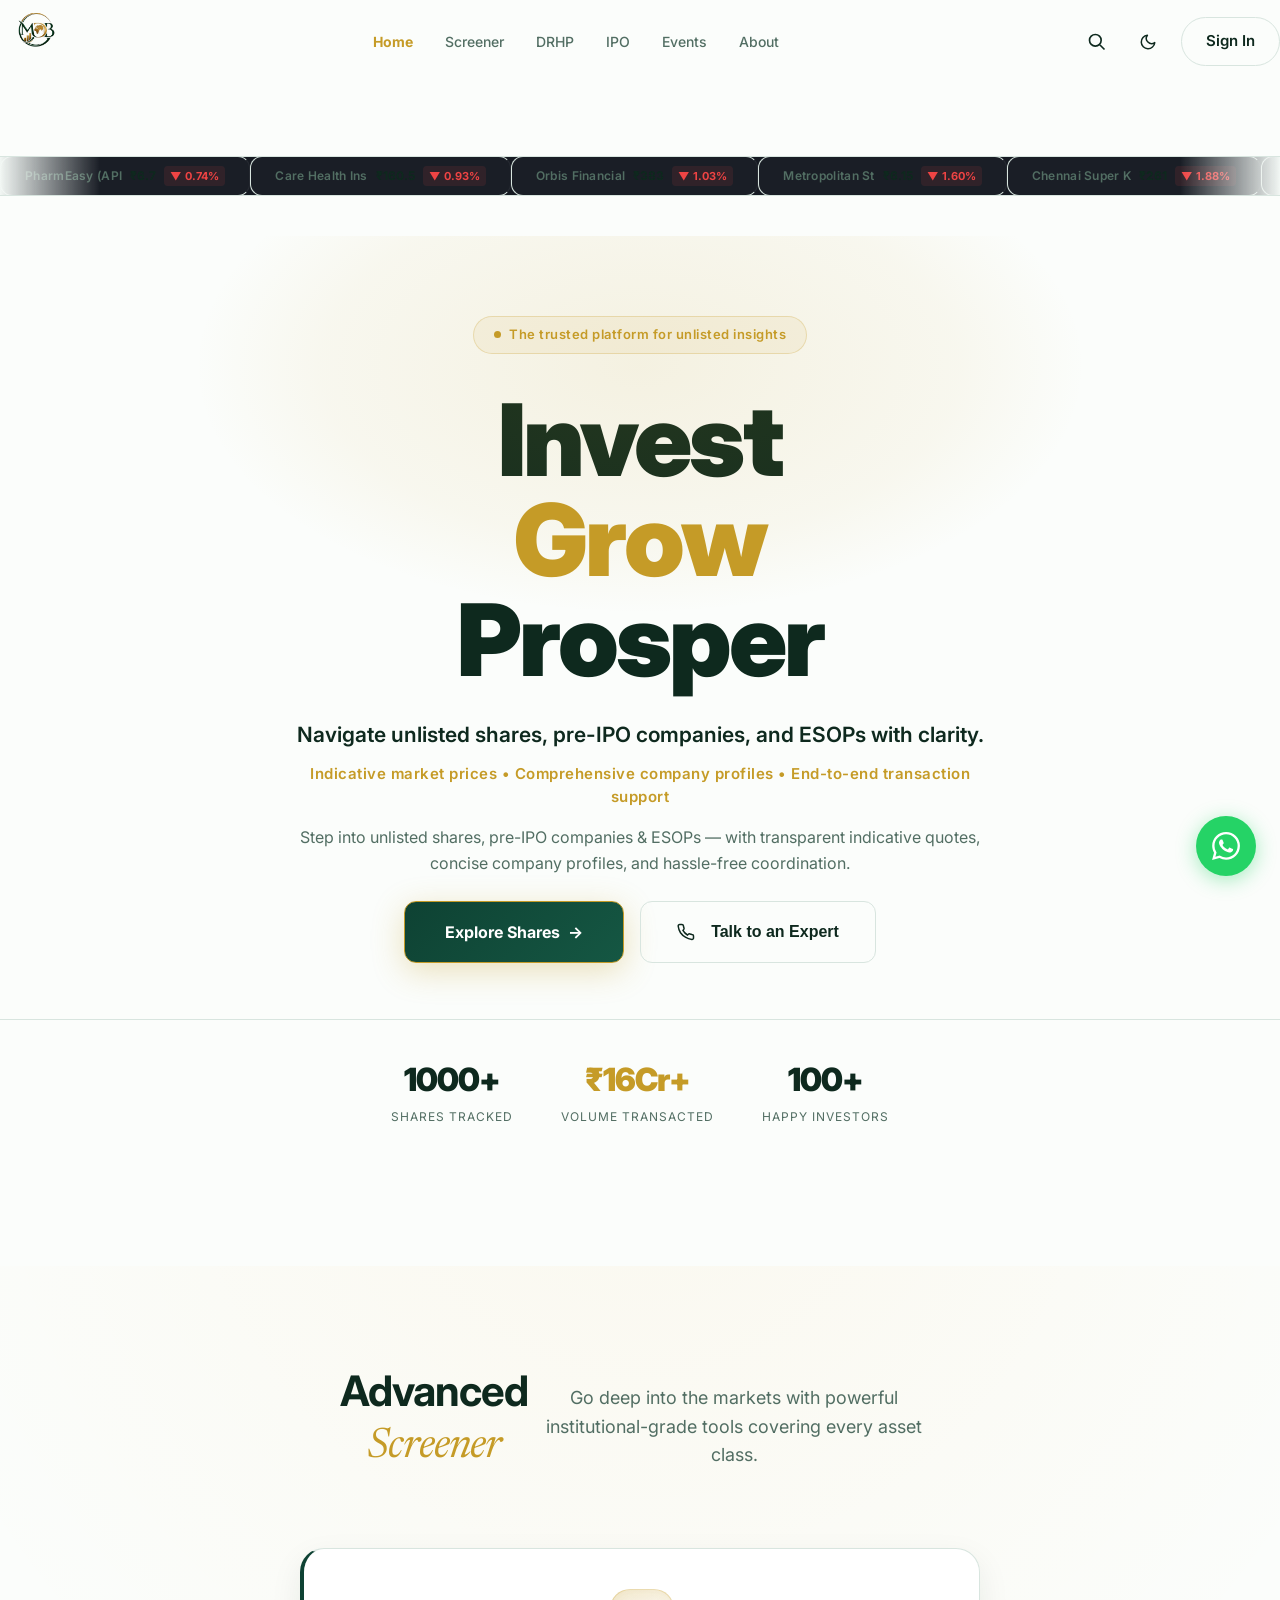
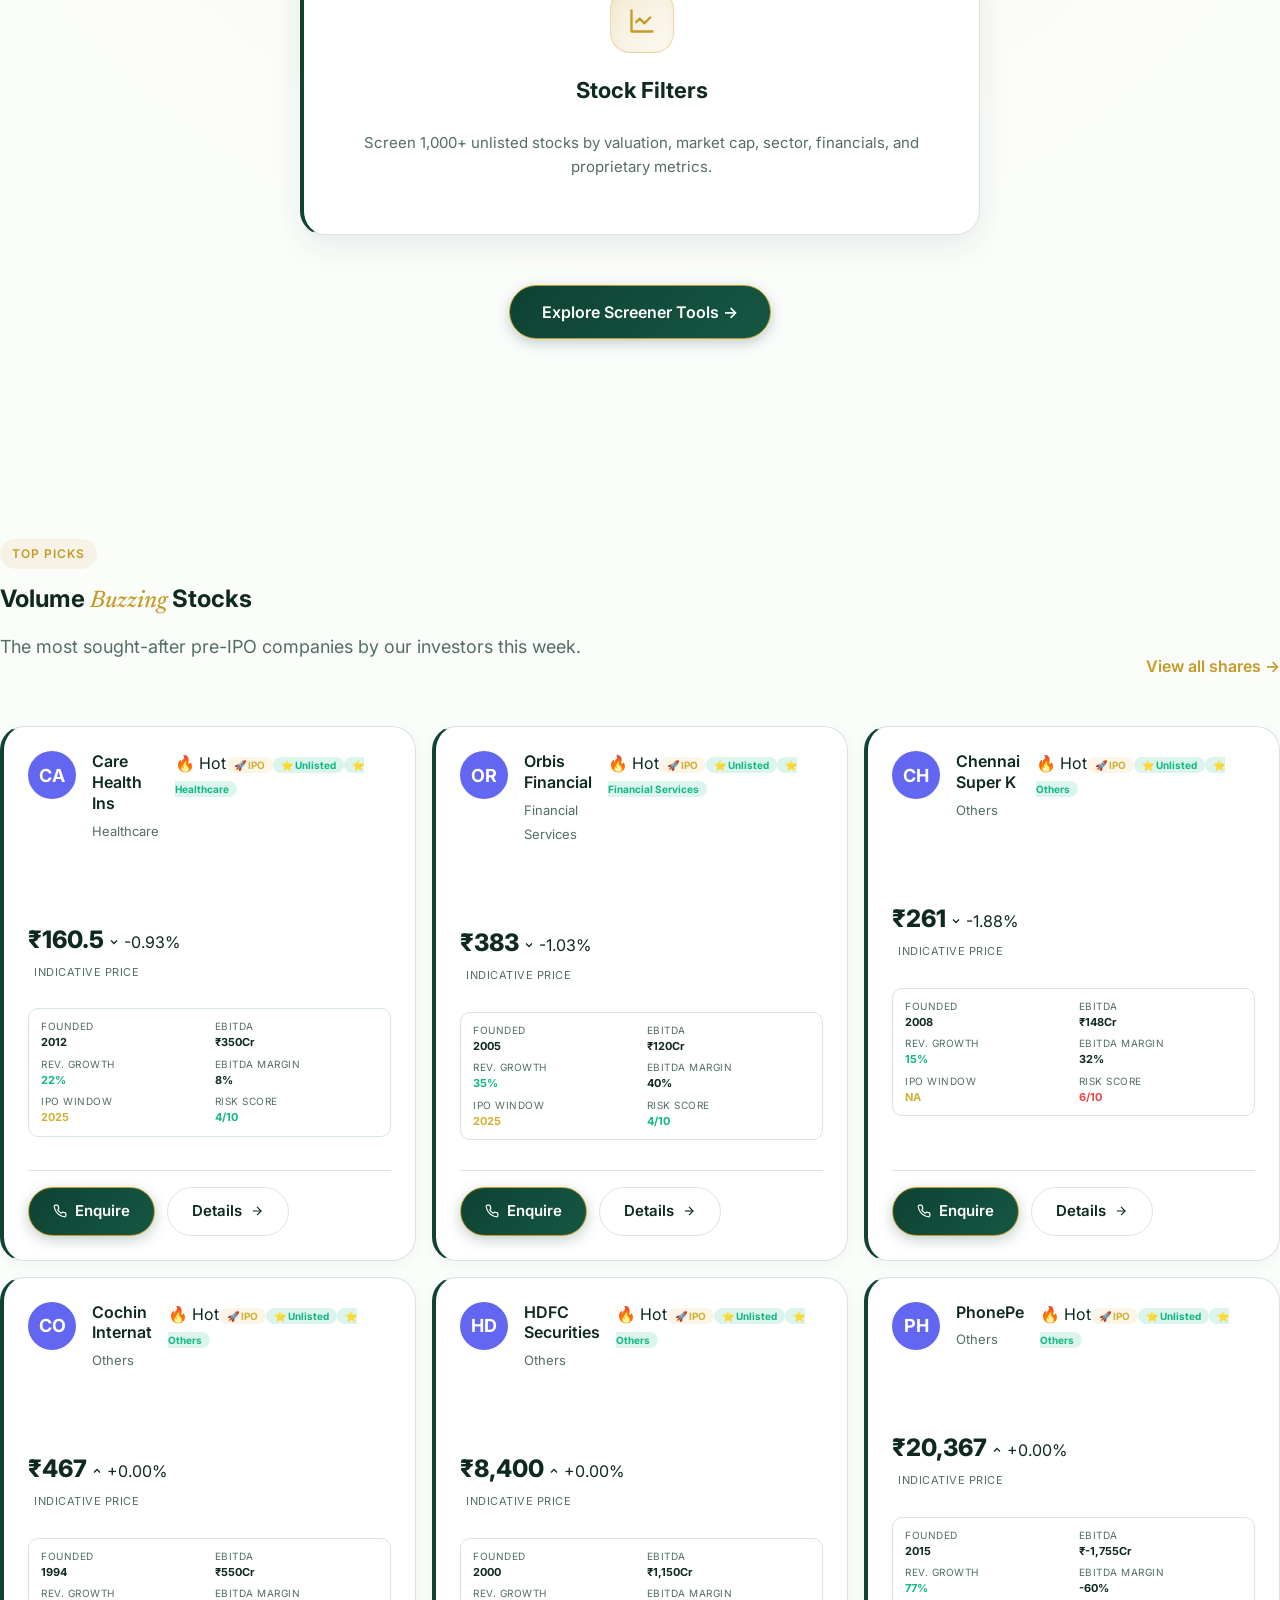
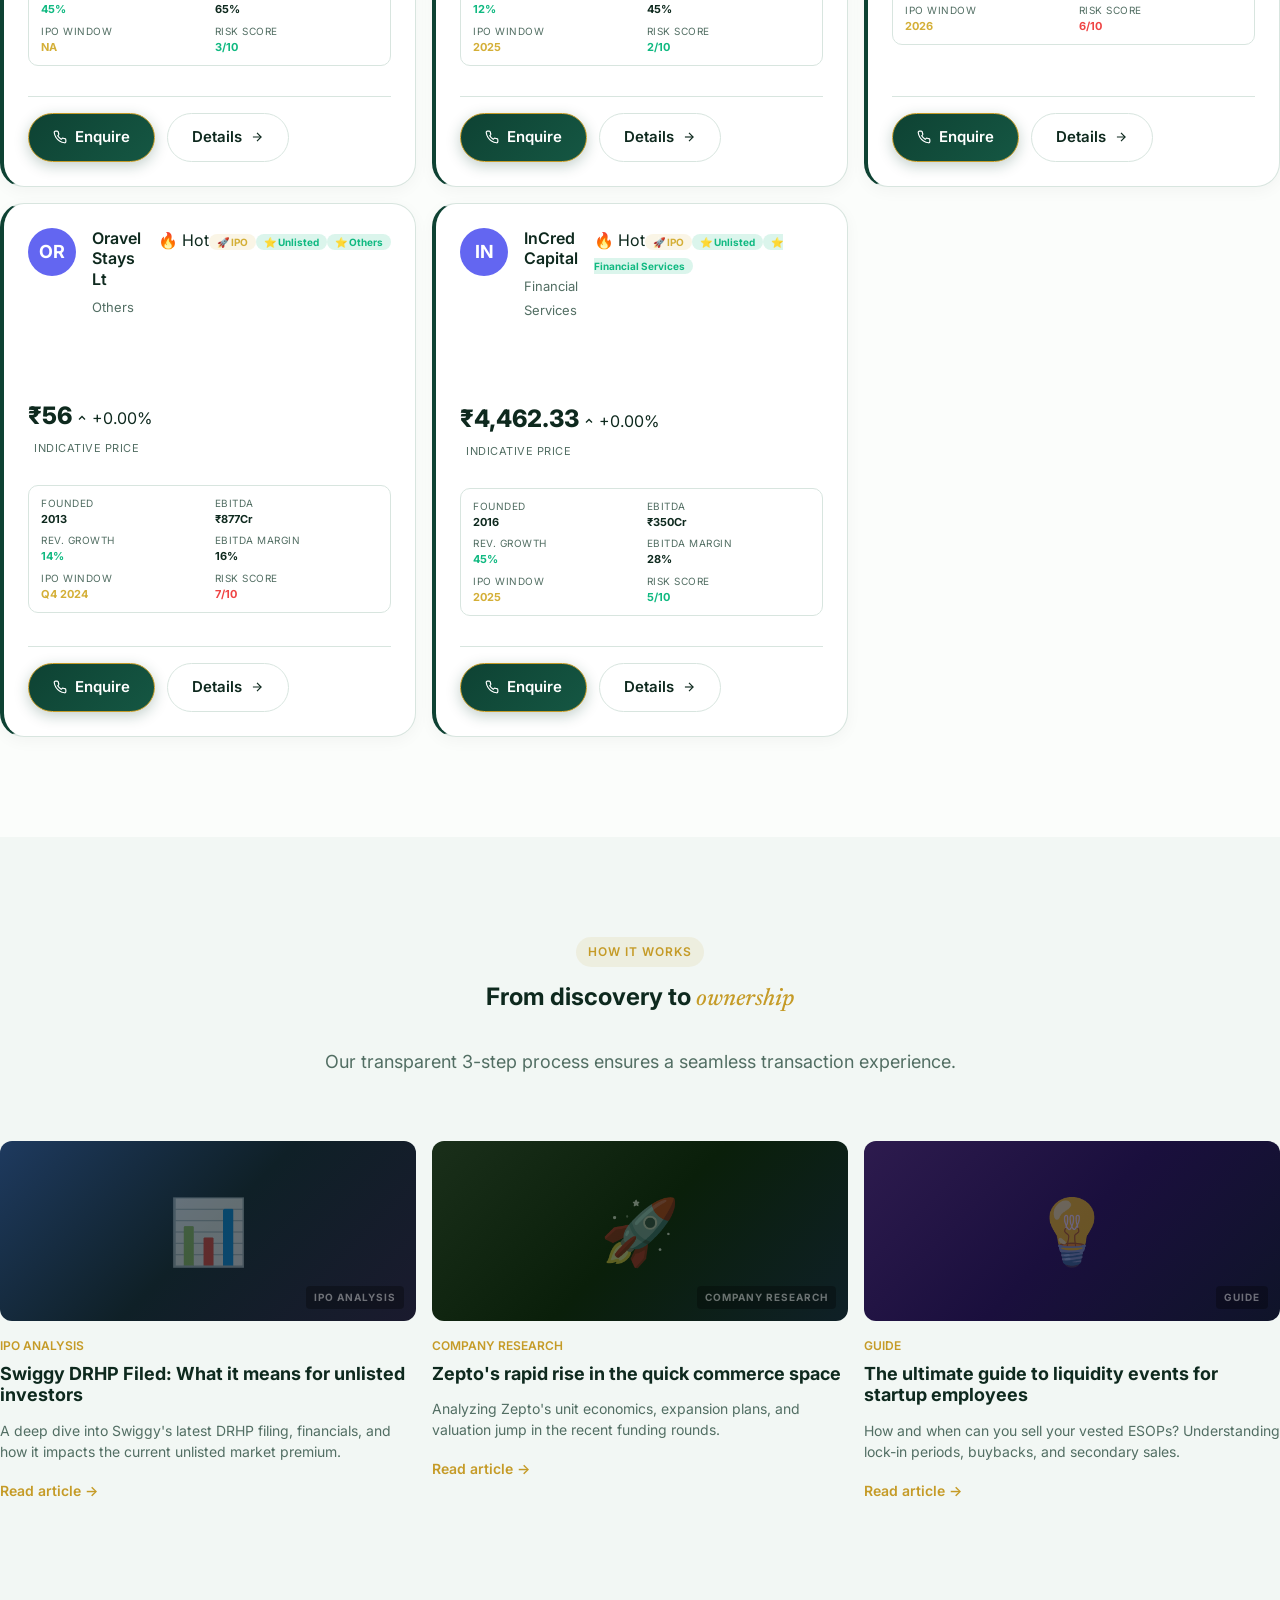
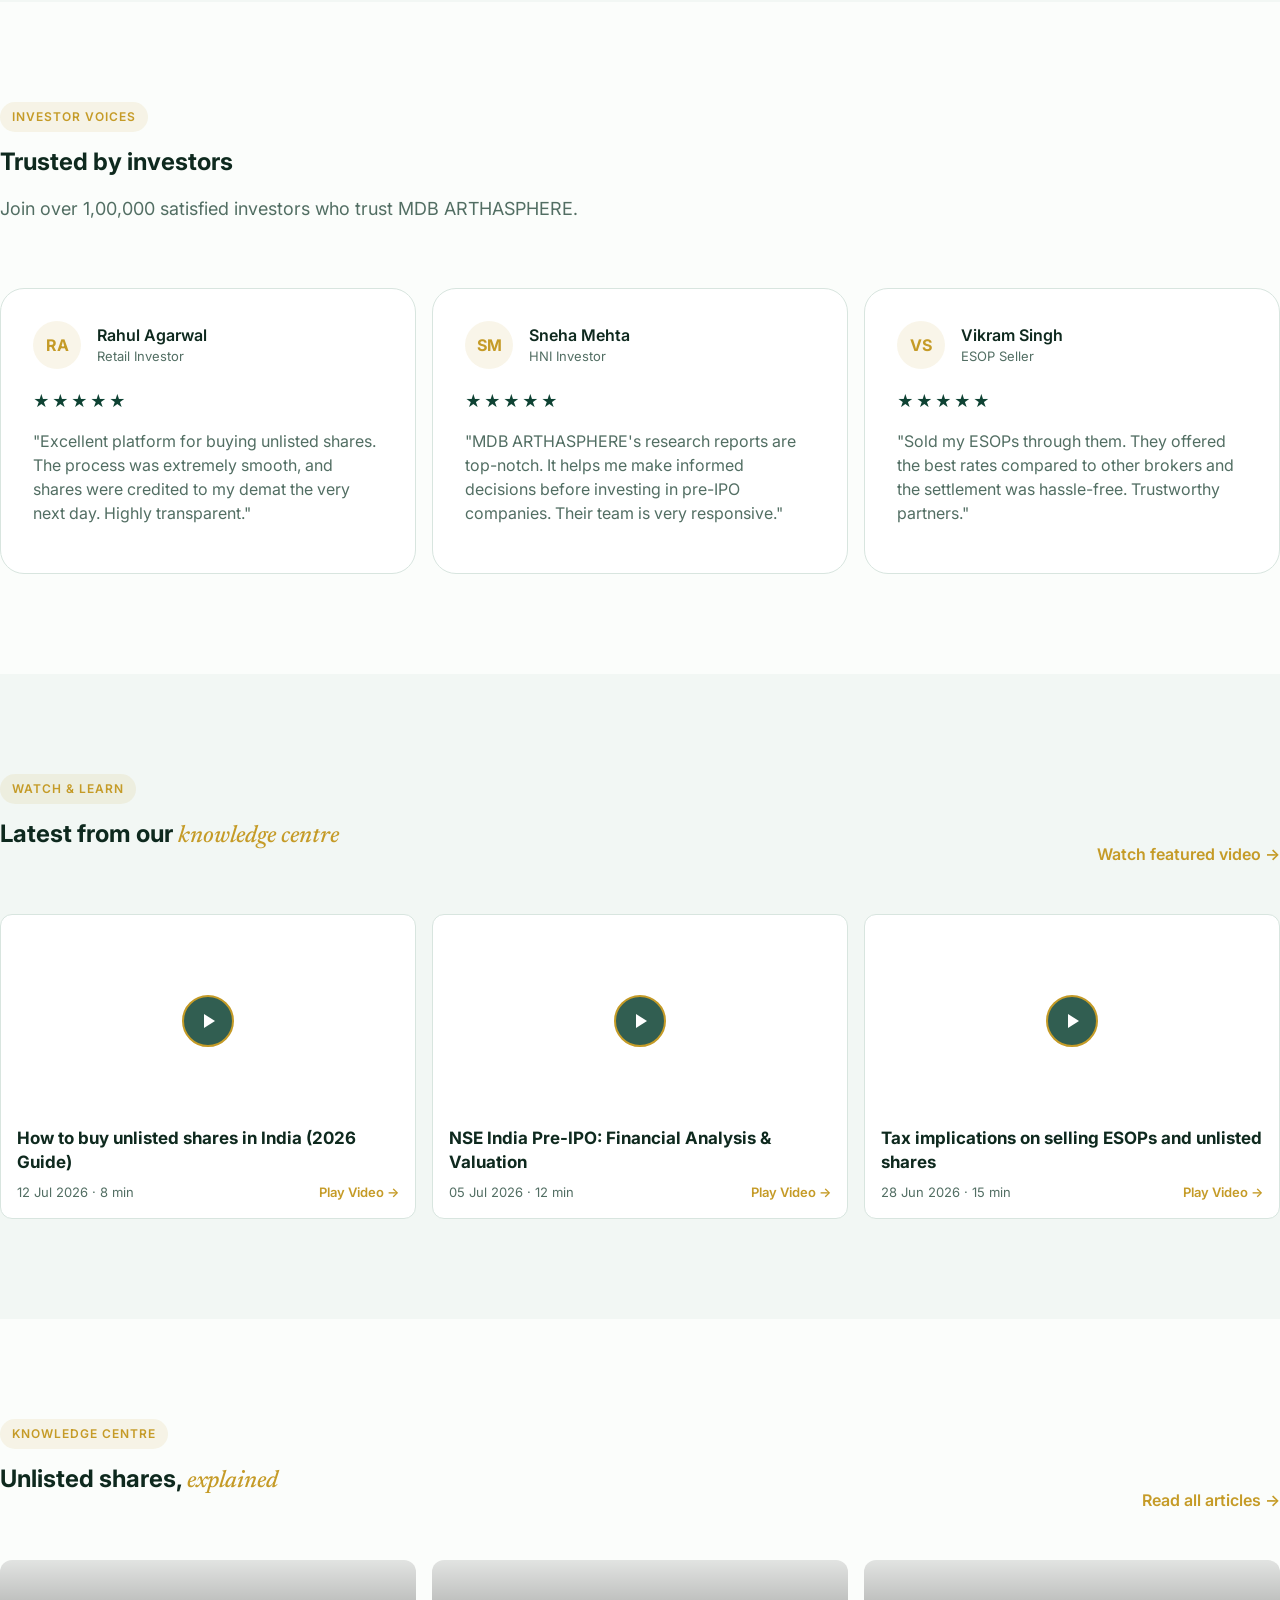
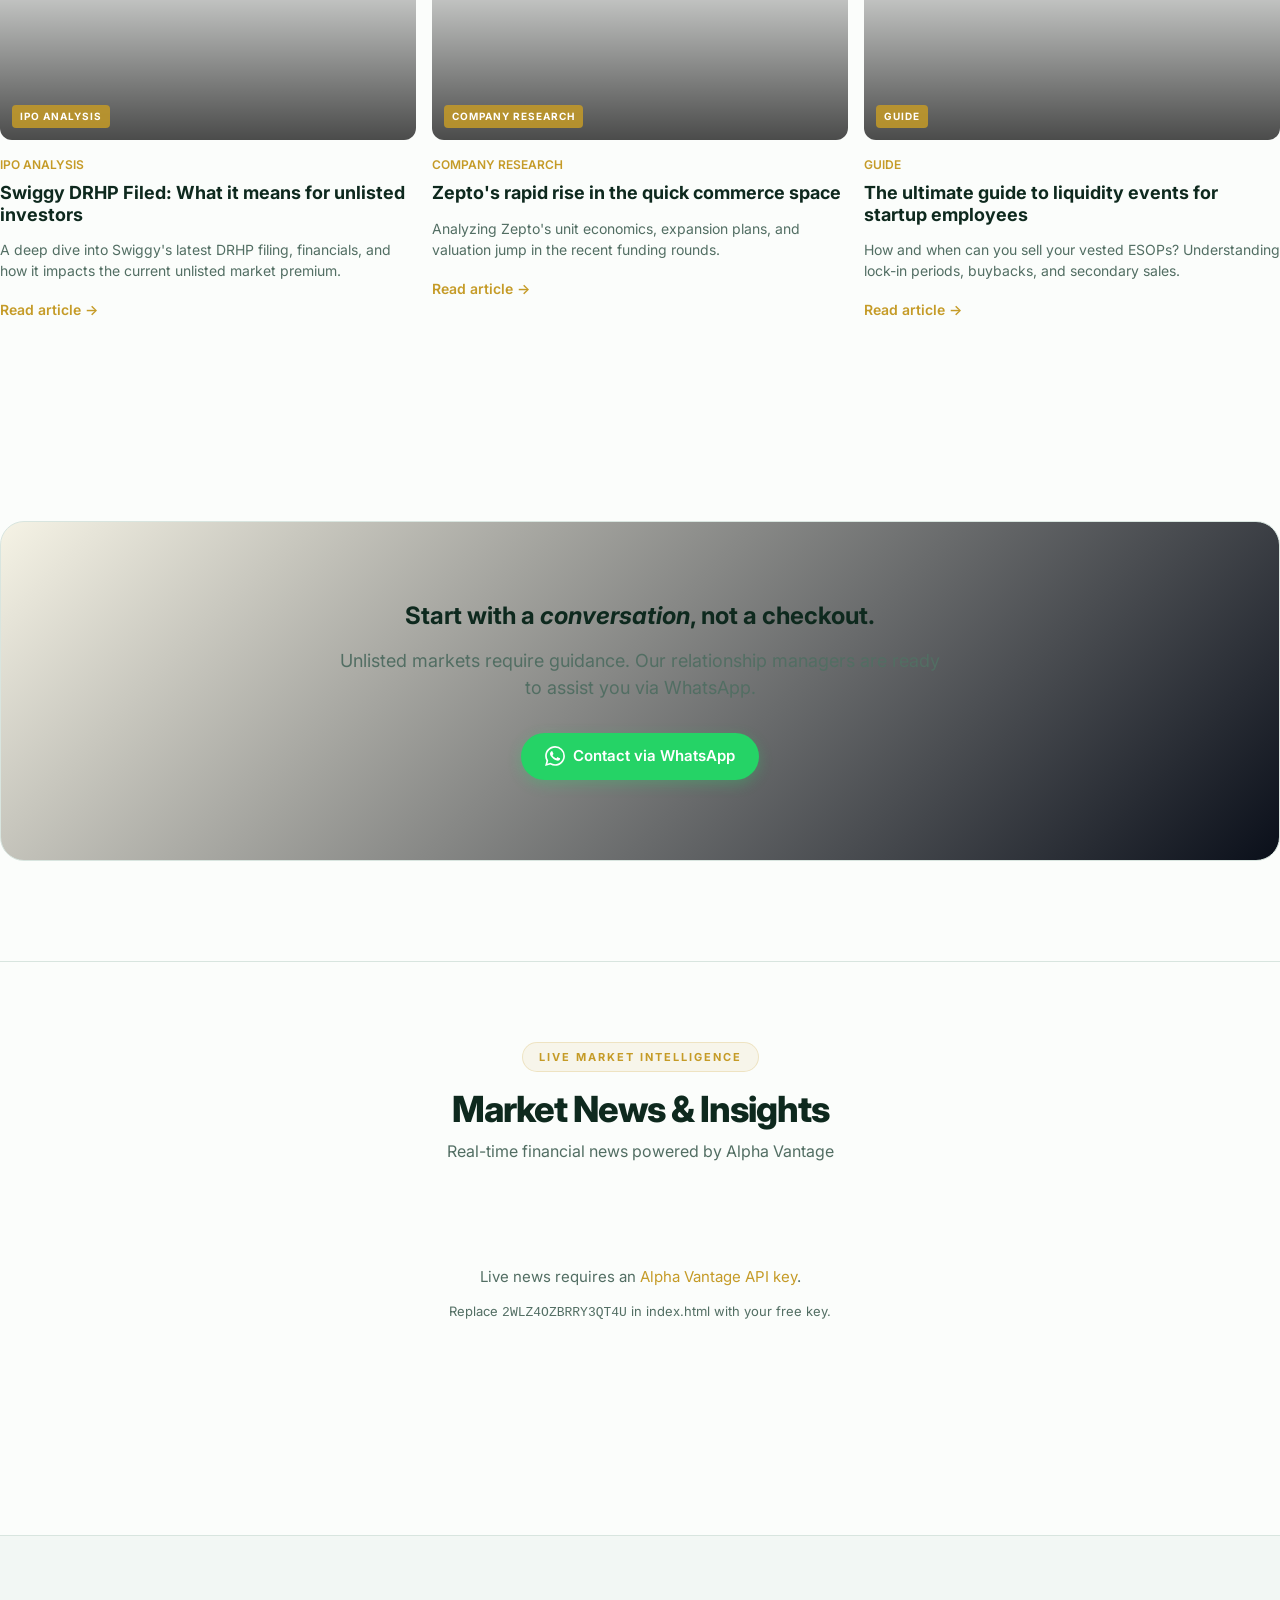
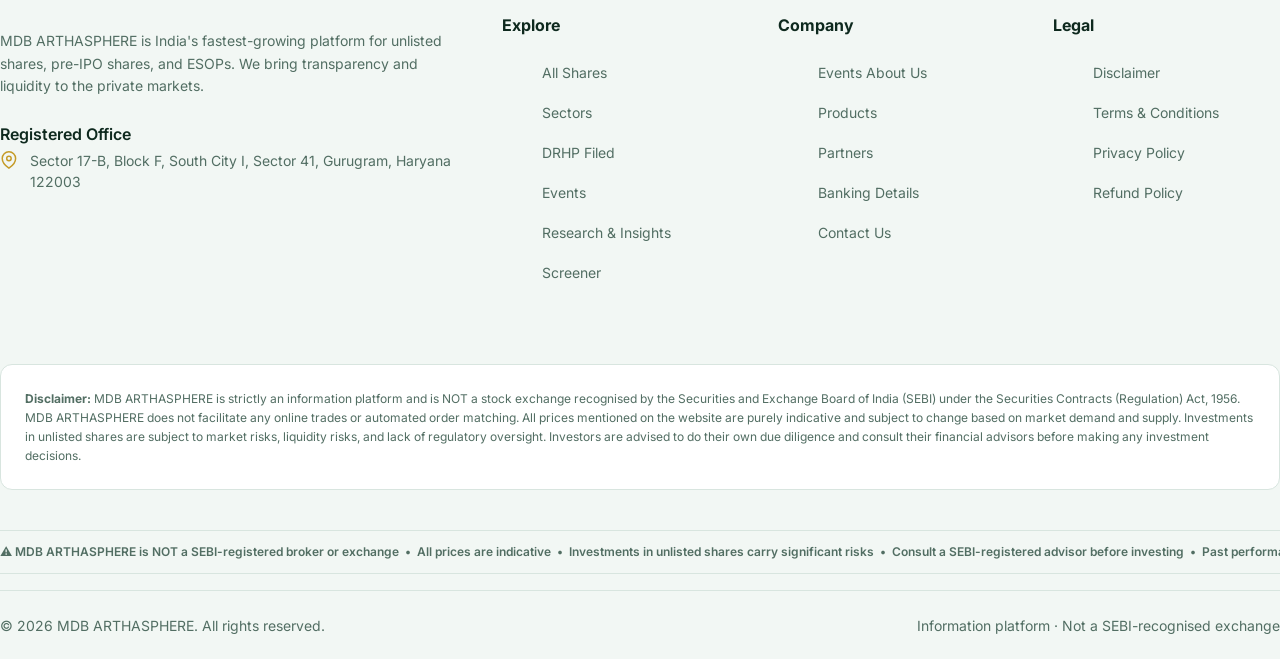
==== index.html @ 998af60c "feat: Color palette update (Emerald, Gold, White), revised taglines, video modal fix, about copy, re" ====
<!DOCTYPE html>
<html lang="en">
<head>
  
  
  <meta charset="UTF-8">
  <meta name="viewport" content="width=device-width, initial-scale=1.0">
  <title>MDB ARTHASPHERE | India's home for unlisted, pre-IPO & ESOP shares</title>
  <meta name="description" content="Track indicative prices, research, and buy/sell unlisted shares, pre-IPO shares, and ESOPs in India.">
  
  <link rel="preconnect" href="https://fonts.googleapis.com">
  <link rel="preconnect" href="https://fonts.gstatic.com" crossorigin>
  <link href="https://fonts.googleapis.com/css2?family=Inter:wght@300;400;500;600;700;800&family=Newsreader:ital,opsz,wght@0,6..72,400;0,6..72,500;0,6..72,600;0,6..72,700;1,6..72,400;1,6..72,500;1,6..72,600&display=swap" rel="stylesheet">
  
  <link rel="stylesheet" href="css/design-system.css?v=17">
  <link rel="stylesheet" href="css/layout.css?v=17">
  <link rel="stylesheet" href="css/components.css?v=17">
  <link rel="stylesheet" href="css/pages.css?v=17">
  <link rel="stylesheet" href="css/animations.css?v=17">
  <link rel="stylesheet" href="css/ticker.css?v=17">
</head>
<body>

  <!-- 2. Header -->
  <header class="header">
    <div class="wrap">
      <a href="index.html" class="brand" style="display:flex; align-items:center; text-decoration:none;">
        <img src="images/logo.png" alt="MDB Arthasphere" style="height:72px; width:auto; object-fit:contain;" />
      </a>
      
                  <nav class="nav-links" id="nav-links">
        <a href="index.html" style="color: var(--primary); font-weight: 700;">Home</a>
        <a href="screener.html">Screener</a>
        <a href="drhp.html">DRHP</a>
        <a href="ipo-gmp.html">IPO</a>
        <a href="events.html">Events</a>
        <a href="about.html">About</a>
      </nav>
      
      <div class="header-actions">
        <button class="search-trigger" aria-label="Search" title="Search (Ctrl+K)">
          <svg width="20" height="20" fill="none" stroke="currentColor" stroke-width="2" viewBox="0 0 24 24"><path d="M21 21l-6-6m2-5a7 7 0 11-14 0 7 7 0 0114 0z"></path></svg>
        </button>
        <button class="theme-toggle" id="theme-toggle" aria-label="Toggle Dark Mode">
          <svg width="20" height="20" fill="none" stroke="currentColor" stroke-width="2" viewBox="0 0 24 24"><path d="M20.354 15.354A9 9 0 018.646 3.646 9.003 9.003 0 0012 21a9.003 9.003 0 008.354-5.646z"></path></svg>
        </button>
        <a href="login.html" class="btn btn-ghost hide-sm" style="text-decoration:none;display:inline-flex;align-items:center;">Sign In</a>
        <button class="nav-toggle" id="nav-toggle">
          <span></span><span></span><span></span>
        </button>
      </div>
    </div>
  </header>

  <!-- Stock Ticker Ribbon — sits immediately below the fixed nav -->
  <div id="stock-ticker-ribbon" class="stock-ticker modern-ticker" style="margin-top: 72px; position: sticky; top: 72px; z-index: 99;"></div>

  <!-- MDB ARTHASPHERE Intro + Market Movers -->
  <section id="market-movers" class="market-movers-section">
    <div class="wrap">

      <!-- ── BIG HERO TYPOGRAPHY ─────────────────────────────── -->
      <div style="text-align:center; padding: 80px 0 60px; position:relative; overflow:hidden;">

        <!-- Ambient glow -->
        <div style="position:absolute;top:-120px;left:50%;transform:translateX(-50%);width:900px;height:500px;background:radial-gradient(ellipse at center,rgba(var(--primary-rgb),0.12) 0%,rgba(var(--primary-rgb),0.06) 50%,transparent 70%);pointer-events:none;"></div>

        <!-- Trust pill -->
        <div style="display:inline-flex;align-items:center;gap:8px;background:rgba(var(--primary-rgb),0.08);border:1px solid rgba(var(--primary-rgb),0.25);border-radius:99px;padding:8px 20px;font-size:13px;font-weight:600;color:var(--primary);margin-bottom:36px;letter-spacing:0.5px;">
          <span style="width:7px;height:7px;border-radius:50%;background:var(--primary);display:inline-block;animation:pulse 2s infinite;"></span>
          The trusted platform for unlisted insights
        </div>

        <!-- Main headline -->
        <h1 style="font-size:clamp(48px,8vw,100px);font-weight:900;line-height:1.0;letter-spacing:-3px;margin:0 auto 28px;max-width:900px;">
          <span style="display:block;color:var(--text);">Invest</span>
          <span style="display:block;background:linear-gradient(135deg,var(--primary) 0%,var(--primary) 50%,var(--primary) 100%);background-size:200% auto;-webkit-background-clip:text;-webkit-text-fill-color:transparent;background-clip:text;animation:shimmer 4s linear infinite;">Grow</span>
          <span style="display:block;color:var(--text);">Prosper</span>
        </h1>

        <!-- Sub headline -->
        <p style="font-size:clamp(17px,2.2vw,21px);color:var(--text);line-height:1.6;max-width:760px;margin:0 auto 12px;font-weight:600;">
          Navigate unlisted shares, pre-IPO companies, and ESOPs with clarity.
        </p>
        <p style="font-size:15px;color:var(--primary);letter-spacing:0.5px;font-weight:600;margin:0 auto 16px;max-width:720px;">
          Indicative market prices &bull; Comprehensive company profiles &bull; End-to-end transaction support
        </p>
        <p style="font-size:16px;color:var(--text-muted);line-height:1.65;max-width:720px;margin:0 auto 24px;font-weight:400;">
          Step into unlisted shares, pre-IPO companies &amp; ESOPs &mdash; with transparent indicative quotes, concise company profiles, and hassle-free coordination.
        </p>

        <!-- Gold tagline -->
        

        <!-- CTA Buttons -->
        <div style="display:flex;gap:16px;justify-content:center;flex-wrap:wrap;margin-bottom:56px;">
          <a href="shares.html" class="btn btn-primary" style="padding:18px 40px;font-size:16px;font-weight:700;border-radius:12px;box-shadow:0 8px 32px rgba(var(--primary-rgb),0.3);">
            Explore Shares &nbsp;&rarr;
          </a>
          <button onclick="document.getElementById('contact-modal').style.display='flex'" class="btn btn-ghost" style="padding:18px 36px;font-size:16px;font-weight:600;border-radius:12px;">
            <svg width="18" height="18" fill="none" stroke="currentColor" stroke-width="2" viewBox="0 0 24 24" style="margin-right:8px;"><path d="M22 16.92v3a2 2 0 0 1-2.18 2 19.79 19.79 0 0 1-8.63-3.07A19.5 19.5 0 0 1 4.69 13a19.79 19.79 0 0 1-3.07-8.67A2 2 0 0 1 3.6 2h3a2 2 0 0 1 2 1.72c.127.96.361 1.903.7 2.81a2 2 0 0 1-.45 2.11L7.91 9.91a16 16 0 0 0 6.08 6.08l1.08-.92a2 2 0 0 1 2.11-.45c.907.339 1.85.573 2.81.7A2 2 0 0 1 22 17.18z"/></svg>
            Talk to an Expert
          </button>

  <!-- ── Contact Modal ── -->
  <div id="contact-modal" style="display:none;position:fixed;inset:0;z-index:9999;background:rgba(0,0,0,0.6);backdrop-filter:blur(6px);align-items:center;justify-content:center;" onclick="if(event.target===this)this.style.display='none'">
    <div style="background:var(--bg-card);border:1px solid var(--border);border-radius:20px;padding:40px;max-width:520px;width:90%;position:relative;box-shadow:0 24px 64px rgba(0,0,0,0.4);">
      <button onclick="document.getElementById('contact-modal').style.display='none'" style="position:absolute;top:16px;right:16px;background:none;border:none;color:var(--text-muted);cursor:pointer;font-size:22px;line-height:1;">✕</button>
      <div style="text-align:center;margin-bottom:32px;">
        <div style="font-size:12px;font-weight:700;text-transform:uppercase;letter-spacing:2px;color:var(--primary);margin-bottom:12px;">Get in Touch</div>
        <h2 style="font-size:26px;font-weight:800;letter-spacing:-0.5px;margin:0;">Let's Connect</h2>
        <p style="color:var(--text-muted);margin-top:8px;font-size:15px;">Our team is ready to guide you.</p>
      </div>
      <div style="display:grid;grid-template-columns:1fr 1fr;gap:16px;">
        <a href="tel:+919891222800" style="display:flex;flex-direction:column;align-items:center;gap:10px;background:rgba(var(--primary-rgb),0.07);border:1px solid rgba(var(--primary-rgb),0.2);border-radius:14px;padding:24px 16px;text-decoration:none;transition:all 0.2s;" onmouseover="this.style.background='rgba(var(--primary-rgb),0.14)';this.style.transform='translateY(-2px)'" onmouseout="this.style.background='rgba(var(--primary-rgb),0.07)';this.style.transform=''">
          <div style="width:48px;height:48px;background:rgba(var(--primary-rgb),0.15);border-radius:50%;display:flex;align-items:center;justify-content:center;color:var(--primary);">
            <svg width="22" height="22" fill="none" stroke="currentColor" stroke-width="2" viewBox="0 0 24 24"><path d="M22 16.92v3a2 2 0 0 1-2.18 2 19.79 19.79 0 0 1-8.63-3.07A19.5 19.5 0 0 1 4.69 13a19.79 19.79 0 0 1-3.07-8.67A2 2 0 0 1 3.6 2h3a2 2 0 0 1 2 1.72c.127.96.361 1.903.7 2.81a2 2 0 0 1-.45 2.11L7.91 9.91a16 16 0 0 0 6.08 6.08l1.08-.92a2 2 0 0 1 2.11-.45c.907.339 1.85.573 2.81.7A2 2 0 0 1 22 17.18z"/></svg>
          </div>
          <div style="text-align:center;">
            <div style="font-size:11px;font-weight:700;text-transform:uppercase;letter-spacing:1px;color:var(--text-muted);margin-bottom:4px;">PHONE</div>
            <div style="font-size:14px;font-weight:700;color:var(--text);">+91 98912 22800</div>
          </div>
        </a>
        <a href="mailto:mdbarthasphere@gmail.com" style="display:flex;flex-direction:column;align-items:center;gap:10px;background:rgba(var(--primary-rgb),0.07);border:1px solid rgba(var(--primary-rgb),0.2);border-radius:14px;padding:24px 16px;text-decoration:none;transition:all 0.2s;" onmouseover="this.style.background='rgba(var(--primary-rgb),0.14)';this.style.transform='translateY(-2px)'" onmouseout="this.style.background='rgba(var(--primary-rgb),0.07)';this.style.transform=''">
          <div style="width:48px;height:48px;background:rgba(var(--primary-rgb),0.15);border-radius:50%;display:flex;align-items:center;justify-content:center;color:var(--primary);">
            <svg width="22" height="22" fill="none" stroke="currentColor" stroke-width="2" viewBox="0 0 24 24"><path d="M4 4h16c1.1 0 2 .9 2 2v12c0 1.1-.9 2-2 2H4c-1.1 0-2-.9-2-2V6c0-1.1.9-2 2-2z"/><polyline points="22,6 12,13 2,6"/></svg>
          </div>
          <div style="text-align:center;">
            <div style="font-size:11px;font-weight:700;text-transform:uppercase;letter-spacing:1px;color:var(--text-muted);margin-bottom:4px;">EMAIL</div>
            <div style="font-size:13px;font-weight:700;color:var(--text);">mdbarthasphere<br>@gmail.com</div>
          </div>
        </a>
      </div>
    </div>
  </div>
        </div>

        <!-- Trust stats bar -->
        <div style="display:flex;justify-content:center;gap:48px;flex-wrap:wrap;border-top:1px solid var(--border);padding-top:36px;position:relative;z-index:1;">
          <div style="text-align:center;">
            <div style="font-size:32px;font-weight:900;color:var(--text);letter-spacing:-1px;">1000+</div>
            <div style="font-size:12px;color:var(--text-muted);margin-top:4px;text-transform:uppercase;letter-spacing:1px;">Shares Tracked</div>
          </div>
          <div style="text-align:center;">
            <div style="font-size:32px;font-weight:900;color:var(--primary);letter-spacing:-1px;">&#8377;16Cr+</div>
            <div style="font-size:12px;color:var(--text-muted);margin-top:4px;text-transform:uppercase;letter-spacing:1px;">Volume Transacted</div>
          </div>
          <div style="text-align:center;">
            <div style="font-size:32px;font-weight:900;color:var(--text);letter-spacing:-1px;">100+</div>
            <div style="font-size:12px;color:var(--text-muted);margin-top:4px;text-transform:uppercase;letter-spacing:1px;">Happy Investors</div>
          </div>
          
        </div>

      </div>

    </div>

  <style>
    @keyframes shimmer { 0%{background-position:0% center} 100%{background-position:200% center} }
    @keyframes pulse { 0%,100%{opacity:1} 50%{opacity:0.4} }
  </style>

  </section>

    <!-- Screener Section on Homepage -->
  <section class="section" style="padding: 100px 0; background: radial-gradient(circle at 50% -20%, rgba(245,158,11,0.05), transparent 70%); position: relative;">
    <div class="wrap">
      <div class="section-header" style="text-align: center; max-width: 600px; margin: 0 auto 60px;">
        <h2 style="font-size: 42px; letter-spacing: -1px; margin-bottom: 16px;">Advanced <em style="color: var(--primary); font-family: var(--font-serif); font-style: italic; font-weight: 400;">Screener</em></h2>
        <p style="font-size: 18px; color: var(--text-muted); line-height: 1.6;">Go deep into the markets with powerful institutional-grade tools covering every asset class.</p>
      </div>
      
      <div style="display: grid; grid-template-columns: repeat(auto-fit, minmax(320px, 1fr)); max-width: 680px; margin: 0 auto; gap: 32px;">
        <!-- Card 1: Stock Filters -->
        <a href="screener.html" style="background: var(--bg-card); border: 1.5px solid var(--border); border-left: 4px solid var(--accent); border-radius: 24px; padding: 40px; text-decoration: none; backdrop-filter: blur(12px); -webkit-backdrop-filter: blur(12px); transition: all 0.4s cubic-bezier(0.4, 0, 0.2, 1); display: flex; flex-direction: column; align-items: center; text-align: center; box-shadow: var(--shadow);" onmouseover="this.style.transform='translateY(-8px)'; this.style.borderColor='var(--primary)'; this.style.boxShadow='0 20px 40px -10px rgba(197,155,39,0.2)';" onmouseout="this.style.transform='translateY(0)'; this.style.borderColor='var(--border)'; this.style.boxShadow='var(--shadow)';">
          <div style="width: 64px; height: 64px; background: linear-gradient(135deg, rgba(var(--primary-rgb),0.2), rgba(var(--primary-rgb),0.05)); border: 1px solid rgba(var(--primary-rgb),0.3); border-radius: 20px; display: flex; align-items: center; justify-content: center; color: var(--primary); margin-bottom: 24px; box-shadow: inset 0 2px 10px rgba(var(--primary-rgb),0.1);">
            <svg width="28" height="28" fill="none" stroke="currentColor" stroke-width="2" viewBox="0 0 24 24" stroke-linecap="round" stroke-linejoin="round"><path d="M3 3v18h18"/><path d="m19 9-5 5-4-4-3 3"/></svg>
          </div>
          <h3 style="font-size: 22px; font-weight: 700; margin-bottom: 12px; color: var(--text);">Stock Filters</h3>
          <p style="color: var(--text-muted); font-size: 15px; line-height: 1.6;">Screen 1,000+ unlisted stocks by valuation, market cap, sector, financials, and proprietary metrics.</p>
        </a>
      </div>
      
      <div style="text-align: center; margin-top: 50px;">
          <a href="screener.html" class="btn btn-primary" style="padding: 14px 32px; font-size: 16px; border-radius: 99px;">Explore Screener Tools &rarr;</a>
      </div>
    </div>
  </section>

  <main>
        
    
    <!-- 5. Volume Buzzing Stocks -->
    <section class="section">
      <div class="wrap">
        <div class="section-header reveal">
          <div class="l">
            <span class="pill">Top Picks</span>
            <h2>Volume <em>Buzzing</em> Stocks</h2>
            <p>The most sought-after pre-IPO companies by our investors this week.</p>
          </div>
          <a href="shares.html" class="more-link">View all shares &rarr;</a>
        </div>
        <div class="grid-4" id="popular-shares">
          <!-- JS will populate -->
        </div>
      </div>
    </section>

    <!-- 6. New Arrivals -->


    <!-- 8. How It Works -->
    <section class="section tint">
      <div class="wrap">
        <div class="section-header text-center reveal" style="align-items: center; justify-content: center; flex-direction: column;">
          <span class="pill">How It Works</span>
          <h2>From discovery to <em>ownership</em></h2>
          <p style="text-align: center;">Our transparent 3-step process ensures a seamless transaction experience.</p>
        </div>
                <div class="grid-3">
          <div class="blog-card reveal ">
            <div style="height: 180px; background: linear-gradient(135deg, #1e3a5f 0%, #0f2027 50%, #1a1a2e 100%); border-radius: var(--radius-md); margin-bottom: 16px; display:flex; align-items:center; justify-content:center; position:relative; overflow:hidden;">
              <span style="font-size:64px; opacity:0.35; user-select:none;">📊</span>
              <div style="position:absolute; bottom:12px; right:12px; font-size:10px; font-weight:700; text-transform:uppercase; letter-spacing:1px; color:rgba(255,255,255,0.4); background:rgba(0,0,0,0.3); padding:4px 8px; border-radius:4px;">IPO ANALYSIS</div>
            </div>
            <div style="font-size: 12px; color: var(--primary); font-weight: 600; margin-bottom: 8px;">IPO ANALYSIS</div>
            <h4 style="margin-bottom: 12px; font-size: 18px;">Swiggy DRHP Filed: What it means for unlisted investors</h4>
            <p class="text-muted" style="font-size: 14px; margin-bottom: 16px;">A deep dive into Swiggy's latest DRHP filing, financials, and how it impacts the current unlisted market premium.</p>
            <a href="#" class="more-link" style="font-size: 14px;">Read article &rarr;</a>
          </div>
          <div class="blog-card reveal reveal-delay-1">
            <div style="height: 180px; background: linear-gradient(135deg, #1a2f1a 0%, #0a1f0a 50%, #0f2027 100%); border-radius: var(--radius-md); margin-bottom: 16px; display:flex; align-items:center; justify-content:center; position:relative; overflow:hidden;">
              <span style="font-size:64px; opacity:0.35; user-select:none;">🚀</span>
              <div style="position:absolute; bottom:12px; right:12px; font-size:10px; font-weight:700; text-transform:uppercase; letter-spacing:1px; color:rgba(255,255,255,0.4); background:rgba(0,0,0,0.3); padding:4px 8px; border-radius:4px;">COMPANY RESEARCH</div>
            </div>
            <div style="font-size: 12px; color: var(--primary); font-weight: 600; margin-bottom: 8px;">COMPANY RESEARCH</div>
            <h4 style="margin-bottom: 12px; font-size: 18px;">Zepto's rapid rise in the quick commerce space</h4>
            <p class="text-muted" style="font-size: 14px; margin-bottom: 16px;">Analyzing Zepto's unit economics, expansion plans, and valuation jump in the recent funding rounds.</p>
            <a href="#" class="more-link" style="font-size: 14px;">Read article &rarr;</a>
          </div>
          <div class="blog-card reveal reveal-delay-2">
            <div style="height: 180px; background: linear-gradient(135deg, #2d1b4e 0%, #1a0f3d 50%, #0f1429 100%); border-radius: var(--radius-md); margin-bottom: 16px; display:flex; align-items:center; justify-content:center; position:relative; overflow:hidden;">
              <span style="font-size:64px; opacity:0.35; user-select:none;">💡</span>
              <div style="position:absolute; bottom:12px; right:12px; font-size:10px; font-weight:700; text-transform:uppercase; letter-spacing:1px; color:rgba(255,255,255,0.4); background:rgba(0,0,0,0.3); padding:4px 8px; border-radius:4px;">GUIDE</div>
            </div>
            <div style="font-size: 12px; color: var(--primary); font-weight: 600; margin-bottom: 8px;">GUIDE</div>
            <h4 style="margin-bottom: 12px; font-size: 18px;">The ultimate guide to liquidity events for startup employees</h4>
            <p class="text-muted" style="font-size: 14px; margin-bottom: 16px;">How and when can you sell your vested ESOPs? Understanding lock-in periods, buybacks, and secondary sales.</p>
            <a href="#" class="more-link" style="font-size: 14px;">Read article &rarr;</a>
          </div>
        </div>
      </div>
    </section>

    <!-- 9. Investor Reviews -->
    <section class="section">
      <div class="wrap">
        <div class="section-header reveal">
          <div class="l">
            <span class="pill">Investor Voices</span>
            <h2>Trusted by investors</h2>
            <p>Join over 1,00,000 satisfied investors who trust MDB ARTHASPHERE.</p>
          </div>
          
        </div>
        <div class="grid-3">
          <div class="review-card reveal">
            <div class="review-header">
              <div class="reviewer">
                <div class="avatar">RA</div>
                <div>
                  <div class="r-name">Rahul Agarwal</div>
                  <div class="r-role">Retail Investor</div>
                </div>
              </div>
            </div>
            <div class="stars">★★★★★</div>
            <p class="text-muted">"Excellent platform for buying unlisted shares. The process was extremely smooth, and shares were credited to my demat the very next day. Highly transparent."</p>
          </div>
          <div class="review-card reveal reveal-delay-1">
            <div class="review-header">
              <div class="reviewer">
                <div class="avatar">SM</div>
                <div>
                  <div class="r-name">Sneha Mehta</div>
                  <div class="r-role">HNI Investor</div>
                </div>
              </div>
            </div>
            <div class="stars">★★★★★</div>
            <p class="text-muted">"MDB ARTHASPHERE's research reports are top-notch. It helps me make informed decisions before investing in pre-IPO companies. Their team is very responsive."</p>
          </div>
          <div class="review-card reveal reveal-delay-2">
            <div class="review-header">
              <div class="reviewer">
                <div class="avatar">VS</div>
                <div>
                  <div class="r-name">Vikram Singh</div>
                  <div class="r-role">ESOP Seller</div>
                </div>
              </div>
            </div>
            <div class="stars">★★★★★</div>
            <p class="text-muted">"Sold my ESOPs through them. They offered the best rates compared to other brokers and the settlement was hassle-free. Trustworthy partners."</p>
          </div>
        </div>
      </div>
    </section>

    <!-- 10. Videos -->
    <section class="section tint" id="knowledge-centre">
      <div class="wrap">
        <div class="section-header reveal">
          <div class="l">
            <span class="pill">Watch & Learn</span>
            <h2>Latest from our <em>knowledge centre</em></h2>
          </div>
          <a href="#knowledge-centre" onclick="playVideoModal('s53B-3u8Z9g'); return false;" class="more-link">Watch featured video &rarr;</a>
        </div>
        <div class="grid-3">
          <!-- Video Card 1 -->
          <div class="video-card reveal" style="background: var(--bg-card); border: 1px solid var(--border); border-radius: var(--radius-md); padding: 16px; cursor: pointer; transition: transform 0.25s ease, box-shadow 0.25s ease;" onmouseover="this.style.transform='translateY(-4px)'; this.style.boxShadow='var(--shadow)';" onmouseout="this.style.transform='translateY(0)'; this.style.boxShadow='none';" onclick="playVideoModal('s53B-3u8Z9g')">
            <div style="background: url('https://images.unsplash.com/photo-1611974789855-9c2a0a7236a3?auto=format&fit=crop&q=80&w=800') center/cover; height: 180px; border-radius: var(--radius-sm); position: relative; display: flex; align-items: center; justify-content: center; margin-bottom: 16px;">
              <div style="width: 52px; height: 52px; background: rgba(14,66,51,0.85); border: 2px solid var(--primary); border-radius: 50%; display: flex; align-items: center; justify-content: center; color: white; backdrop-filter: blur(4px); transition: transform 0.2s;" onmouseover="this.style.transform='scale(1.1)'" onmouseout="this.style.transform='scale(1)'">
                <svg width="24" height="24" fill="currentColor" viewBox="0 0 24 24"><path d="M8 5v14l11-7z"></path></svg>
              </div>
            </div>
            <h4 style="margin-bottom: 8px; font-size: 17px; line-height: 1.4; color: var(--text);">How to buy unlisted shares in India (2026 Guide)</h4>
            <div style="display:flex; justify-content:space-between; align-items:center; font-size: 13px; color: var(--text-muted);">
              <span>12 Jul 2026 &middot; 8 min</span>
              <span style="color:var(--primary); font-weight:600;">Play Video &rarr;</span>
            </div>
          </div>
          
          <!-- Video Card 2 -->
          <div class="video-card reveal reveal-delay-1" style="background: var(--bg-card); border: 1px solid var(--border); border-radius: var(--radius-md); padding: 16px; cursor: pointer; transition: transform 0.25s ease, box-shadow 0.25s ease;" onmouseover="this.style.transform='translateY(-4px)'; this.style.boxShadow='var(--shadow)';" onmouseout="this.style.transform='translateY(0)'; this.style.boxShadow='none';" onclick="playVideoModal('R9_1k-sQc68')">
            <div style="background: url('https://images.unsplash.com/photo-1590283603385-17ffb3a7f29f?auto=format&fit=crop&q=80&w=800') center/cover; height: 180px; border-radius: var(--radius-sm); position: relative; display: flex; align-items: center; justify-content: center; margin-bottom: 16px;">
              <div style="width: 52px; height: 52px; background: rgba(14,66,51,0.85); border: 2px solid var(--primary); border-radius: 50%; display: flex; align-items: center; justify-content: center; color: white; backdrop-filter: blur(4px); transition: transform 0.2s;" onmouseover="this.style.transform='scale(1.1)'" onmouseout="this.style.transform='scale(1)'">
                <svg width="24" height="24" fill="currentColor" viewBox="0 0 24 24"><path d="M8 5v14l11-7z"></path></svg>
              </div>
            </div>
            <h4 style="margin-bottom: 8px; font-size: 17px; line-height: 1.4; color: var(--text);">NSE India Pre-IPO: Financial Analysis &amp; Valuation</h4>
            <div style="display:flex; justify-content:space-between; align-items:center; font-size: 13px; color: var(--text-muted);">
              <span>05 Jul 2026 &middot; 12 min</span>
              <span style="color:var(--primary); font-weight:600;">Play Video &rarr;</span>
            </div>
          </div>
          
          <!-- Video Card 3 -->
          <div class="video-card reveal reveal-delay-2" style="background: var(--bg-card); border: 1px solid var(--border); border-radius: var(--radius-md); padding: 16px; cursor: pointer; transition: transform 0.25s ease, box-shadow 0.25s ease;" onmouseover="this.style.transform='translateY(-4px)'; this.style.boxShadow='var(--shadow)';" onmouseout="this.style.transform='translateY(0)'; this.style.boxShadow='none';" onclick="playVideoModal('p49LwD6dJFs')">
            <div style="background: url('https://images.unsplash.com/photo-1551288049-bebda4e38f71?auto=format&fit=crop&q=80&w=800') center/cover; height: 180px; border-radius: var(--radius-sm); position: relative; display: flex; align-items: center; justify-content: center; margin-bottom: 16px;">
              <div style="width: 52px; height: 52px; background: rgba(14,66,51,0.85); border: 2px solid var(--primary); border-radius: 50%; display: flex; align-items: center; justify-content: center; color: white; backdrop-filter: blur(4px); transition: transform 0.2s;" onmouseover="this.style.transform='scale(1.1)'" onmouseout="this.style.transform='scale(1)'">
                <svg width="24" height="24" fill="currentColor" viewBox="0 0 24 24"><path d="M8 5v14l11-7z"></path></svg>
              </div>
            </div>
            <h4 style="margin-bottom: 8px; font-size: 17px; line-height: 1.4; color: var(--text);">Tax implications on selling ESOPs and unlisted shares</h4>
            <div style="display:flex; justify-content:space-between; align-items:center; font-size: 13px; color: var(--text-muted);">
              <span>28 Jun 2026 &middot; 15 min</span>
              <span style="color:var(--primary); font-weight:600;">Play Video &rarr;</span>
            </div>
          </div>
        </div>
      </div>
    </section>

    <!-- ── Interactive Video Player Modal ── -->
    <div id="video-modal" style="display:none; position:fixed; inset:0; z-index:99999; background:rgba(0,0,0,0.85); backdrop-filter:blur(8px); align-items:center; justify-content:center; padding:20px;" onclick="if(event.target===this)closeVideoModal()">
      <div style="position:relative; width:100%; max-width:880px; background:#000; border:1px solid var(--primary); border-radius:16px; overflow:hidden; box-shadow:0 24px 64px rgba(0,0,0,0.7);">
        <button onclick="closeVideoModal()" style="position:absolute; top:12px; right:12px; z-index:10; background:rgba(0,0,0,0.6); border:1px solid rgba(255,255,255,0.2); border-radius:50%; width:36px; height:36px; color:#fff; font-size:18px; cursor:pointer; display:flex; align-items:center; justify-content:center;">&times;</button>
        <div style="position:relative; padding-bottom:56.25%; height:0; overflow:hidden;">
          <iframe id="video-iframe" style="position:absolute; top:0; left:0; width:100%; height:100%; border:0;" allow="accelerometer; autoplay; clipboard-write; encrypted-media; gyroscope; picture-in-picture" allowfullscreen></iframe>
        </div>
      </div>
    </div>

    <!-- 11. Blog -->
    <section class="section">
      <div class="wrap">
        <div class="section-header reveal">
          <div class="l">
            <span class="pill">Knowledge Centre</span>
            <h2>Unlisted shares, <em>explained</em></h2>
          </div>
          <a href="#" class="more-link">Read all articles &rarr;</a>
        </div>
        <div class="grid-3">
          <!-- Blog Cards with beautiful images & real links -->
          <div class="blog-card reveal">
            <a href="https://www.moneycontrol.com/news/business/ipo/swiggys-ipo-everything-you-need-to-know-about-the-drhp-12830231.html" target="_blank" rel="noopener" style="text-decoration:none; color:inherit;">
              <div style="background: linear-gradient(to bottom, rgba(0,0,0,0.1), rgba(0,0,0,0.7)), url('https://images.unsplash.com/photo-1543002588-bfa74002ed7e?auto=format&fit=crop&q=80&w=800') center/cover; height: 180px; border-radius: var(--radius-md); margin-bottom: 16px; position:relative; overflow:hidden;">
                <div style="position:absolute; bottom:12px; left:12px; font-size:10px; font-weight:700; text-transform:uppercase; letter-spacing:1px; color:#fff; background:rgba(var(--primary-rgb),0.85); padding:4px 8px; border-radius:4px;">IPO ANALYSIS</div>
              </div>
            </a>
            <div style="font-size: 12px; color: var(--primary); font-weight: 600; margin-bottom: 8px;">IPO ANALYSIS</div>
            <h4 style="margin-bottom: 12px; font-size: 18px;"><a href="https://www.moneycontrol.com/news/business/ipo/swiggys-ipo-everything-you-need-to-know-about-the-drhp-12830231.html" target="_blank" rel="noopener" style="text-decoration:none; color:inherit; transition:color 0.2s;" onmouseover="this.style.color='var(--primary)'" onmouseout="this.style.color=''">Swiggy DRHP Filed: What it means for unlisted investors</a></h4>
            <p class="text-muted" style="font-size: 14px; margin-bottom: 16px;">A deep dive into Swiggy's latest DRHP filing, financials, and how it impacts the current unlisted market premium.</p>
            <a href="https://www.moneycontrol.com/news/business/ipo/swiggys-ipo-everything-you-need-to-know-about-the-drhp-12830231.html" target="_blank" rel="noopener" class="more-link" style="font-size: 14px;">Read article &rarr;</a>
          </div>
          
          <div class="blog-card reveal reveal-delay-1">
            <a href="https://inc42.com/features/zepto-quick-commerce-playbook-decoding-the-path-to-profitability/" target="_blank" rel="noopener" style="text-decoration:none; color:inherit;">
              <div style="background: linear-gradient(to bottom, rgba(0,0,0,0.1), rgba(0,0,0,0.7)), url('https://images.unsplash.com/photo-1579621970563-ebec7560ff3e?auto=format&fit=crop&q=80&w=800') center/cover; height: 180px; border-radius: var(--radius-md); margin-bottom: 16px; position:relative; overflow:hidden;">
                <div style="position:absolute; bottom:12px; left:12px; font-size:10px; font-weight:700; text-transform:uppercase; letter-spacing:1px; color:#fff; background:rgba(var(--primary-rgb),0.85); padding:4px 8px; border-radius:4px;">COMPANY RESEARCH</div>
              </div>
            </a>
            <div style="font-size: 12px; color: var(--primary); font-weight: 600; margin-bottom: 8px;">COMPANY RESEARCH</div>
            <h4 style="margin-bottom: 12px; font-size: 18px;"><a href="https://inc42.com/features/zepto-quick-commerce-playbook-decoding-the-path-to-profitability/" target="_blank" rel="noopener" style="text-decoration:none; color:inherit; transition:color 0.2s;" onmouseover="this.style.color='var(--primary)'" onmouseout="this.style.color=''">Zepto's rapid rise in the quick commerce space</a></h4>
            <p class="text-muted" style="font-size: 14px; margin-bottom: 16px;">Analyzing Zepto's unit economics, expansion plans, and valuation jump in the recent funding rounds.</p>
            <a href="https://inc42.com/features/zepto-quick-commerce-playbook-decoding-the-path-to-profitability/" target="_blank" rel="noopener" class="more-link" style="font-size: 14px;">Read article &rarr;</a>
          </div>
          
          <div class="blog-card reveal reveal-delay-2">
            <a href="https://www.livemint.com/money/personal-finance/esop-liquidity-events-how-employees-can-cash-out-of-startups-11681283629471.html" target="_blank" rel="noopener" style="text-decoration:none; color:inherit;">
              <div style="background: linear-gradient(to bottom, rgba(0,0,0,0.1), rgba(0,0,0,0.7)), url('https://images.unsplash.com/photo-1454165804606-c3d57bc86b40?auto=format&fit=crop&q=80&w=800') center/cover; height: 180px; border-radius: var(--radius-md); margin-bottom: 16px; position:relative; overflow:hidden;">
                <div style="position:absolute; bottom:12px; left:12px; font-size:10px; font-weight:700; text-transform:uppercase; letter-spacing:1px; color:#fff; background:rgba(var(--primary-rgb),0.85); padding:4px 8px; border-radius:4px;">GUIDE</div>
              </div>
            </a>
            <div style="font-size: 12px; color: var(--primary); font-weight: 600; margin-bottom: 8px;">GUIDE</div>
            <h4 style="margin-bottom: 12px; font-size: 18px;"><a href="https://www.livemint.com/money/personal-finance/esop-liquidity-events-how-employees-can-cash-out-of-startups-11681283629471.html" target="_blank" rel="noopener" style="text-decoration:none; color:inherit; transition:color 0.2s;" onmouseover="this.style.color='var(--primary)'" onmouseout="this.style.color=''">The ultimate guide to liquidity events for startup employees</a></h4>
            <p class="text-muted" style="font-size: 14px; margin-bottom: 16px;">How and when can you sell your vested ESOPs? Understanding lock-in periods, buybacks, and secondary sales.</p>
            <a href="https://www.livemint.com/money/personal-finance/esop-liquidity-events-how-employees-can-cash-out-of-startups-11681283629471.html" target="_blank" rel="noopener" class="more-link" style="font-size: 14px;">Read article &rarr;</a>
          </div>
        </div>
      </div>
    </section>

    <!-- 12. CTA Band -->
    <section class="section padding-0">
      <div class="wrap">
        <div class="cta-band reveal" style="background: linear-gradient(135deg, rgba(var(--primary-rgb),0.1), rgba(10,15,26,1)); border: 1px solid var(--border); border-radius: var(--radius-lg); padding: 80px 40px; text-align: center;">
          <h2 style="margin-bottom: 16px;">Start with a <em>conversation</em>, not a checkout.</h2>
          <p class="text-muted" style="font-size: 18px; max-width: 600px; margin: 0 auto 32px;">Unlisted markets require guidance. Our relationship managers are ready to assist you via WhatsApp.</p>
          <a href="https://wa.me/919354082477" class="btn btn-wa" target="_blank">
            <svg width="20" height="20" fill="currentColor" viewBox="0 0 24 24"><path d="M17.472 14.382c-.297-.149-1.758-.867-2.03-.967-.273-.099-.471-.148-.67.15-.197.297-.767.966-.94 1.164-.173.199-.347.223-.644.075-.297-.15-1.255-.463-2.39-1.475-.883-.788-1.48-1.761-1.653-2.059-.173-.297-.018-.458.13-.606.134-.133.298-.347.446-.52.149-.174.198-.298.298-.497.099-.198.05-.371-.025-.52-.075-.149-.669-1.612-.916-2.207-.242-.579-.487-.5-.669-.51a12.8 12.8 0 00-.57-.01c-.198 0-.52.074-.792.372-.272.297-1.04 1.016-1.04 2.479 0 1.462 1.065 2.875 1.213 3.074.149.198 2.096 3.2 5.077 4.487.709.306 1.262.489 1.694.625.712.227 1.36.195 1.871.118.571-.085 1.758-.719 2.006-1.413.248-.694.248-1.289.173-1.413-.074-.124-.272-.198-.57-.347m-5.421 7.403h-.004a9.87 9.87 0 01-5.031-1.378l-.361-.214-3.741.982.998-3.648-.235-.374a9.86 9.86 0 01-1.51-5.26c.001-5.45 4.436-9.884 9.888-9.884 2.64 0 5.122 1.03 6.988 2.898a9.825 9.825 0 012.893 6.994c-.003 5.45-4.437 9.884-9.885 9.884m8.413-18.297A11.815 11.815 0 0012.05 0C5.495 0 .16 5.335.157 11.892c0 2.096.547 4.142 1.588 5.945L.057 24l6.305-1.654a11.882 11.882 0 005.683 1.448h.005c6.554 0 11.89-5.335 11.893-11.893a11.821 11.821 0 00-3.48-8.413z"></path></svg>
            Contact via WhatsApp
          </a>
        </div>
      </div>
    </section>

    
    

  </main>

  <!-- 14. Footer -->
  

  <!-- ── Live Market News (Alpha Vantage) ──────────────────── -->
  <section id="market-news" style="padding: 80px 0; background: rgba(255,255,255,0.015); border-top: 1px solid var(--border);">
    <div class="wrap">
      <div style="text-align:center; margin-bottom: 48px;">
        <div style="display:inline-block; font-size:11px; font-weight:700; letter-spacing:2px; text-transform:uppercase; color:var(--primary); background:rgba(var(--primary-rgb),0.08); border:1px solid rgba(var(--primary-rgb),0.2); border-radius:99px; padding:6px 16px; margin-bottom:16px;">
          Live Market Intelligence
        </div>
        <h2 style="font-size:36px; font-weight:800; letter-spacing:-1px;">Market News & Insights</h2>
        <p style="color:var(--text-muted); margin-top:8px;">Real-time financial news powered by Alpha Vantage</p>
      </div>

      <div id="news-grid" style="display:grid; grid-template-columns: repeat(auto-fit, minmax(300px, 1fr)); gap:24px;">
        <!-- Loading skeleton -->
        <div class="news-skeleton" style="background:var(--bg-surface); border:1px solid var(--border); border-radius:12px; padding:24px; animation: pulse 2s infinite;">
          <div style="height:12px; background:var(--border); border-radius:4px; width:60%; margin-bottom:12px;"></div>
          <div style="height:18px; background:var(--border); border-radius:4px; width:100%; margin-bottom:8px;"></div>
          <div style="height:18px; background:var(--border); border-radius:4px; width:80%;"></div>
        </div>
        <div class="news-skeleton" style="background:var(--bg-surface); border:1px solid var(--border); border-radius:12px; padding:24px; animation: pulse 2s infinite;">
          <div style="height:12px; background:var(--border); border-radius:4px; width:60%; margin-bottom:12px;"></div>
          <div style="height:18px; background:var(--border); border-radius:4px; width:100%; margin-bottom:8px;"></div>
          <div style="height:18px; background:var(--border); border-radius:4px; width:80%;"></div>
        </div>
        <div class="news-skeleton" style="background:var(--bg-surface); border:1px solid var(--border); border-radius:12px; padding:24px; animation: pulse 2s infinite;">
          <div style="height:12px; background:var(--border); border-radius:4px; width:60%; margin-bottom:12px;"></div>
          <div style="height:18px; background:var(--border); border-radius:4px; width:100%; margin-bottom:8px;"></div>
          <div style="height:18px; background:var(--border); border-radius:4px; width:80%;"></div>
        </div>
      </div>
    </div>
  </section>

  <script>
    // ── Alpha Vantage News Loader ──────────────────────────────────
    (function() {
      const AV_KEY = '2WLZ4OZBRRY3QT4U'; // Replace with real key from alphavantage.co
      const newsGrid = document.getElementById('news-grid');

      const topics = 'ipo,financial_markets,mergers_and_acquisitions,economy_fiscal';
      const url = 'https://www.alphavantage.co/query?function=NEWS_SENTIMENT&topics=' + topics + '&limit=6&apikey=' + AV_KEY;

      function renderNews(articles) {
        if (!articles || articles.length === 0) {
          newsGrid.innerHTML = '<p style="color:var(--text-muted); text-align:center; grid-column:1/-1;">No news available at this time.</p>';
          return;
        }

        const sentimentColor = (score) => {
          if (score >= 0.35) return 'var(--primary)';
          if (score <= -0.35) return '#ef4444';
          return '#f59e0b';
        };

        const sentimentLabel = (score) => {
          if (score >= 0.35) return 'Bullish';
          if (score <= -0.35) return 'Bearish';
          return 'Neutral';
        };

        newsGrid.innerHTML = articles.slice(0, 6).map(a => {
          const score = parseFloat(a.overall_sentiment_score) || 0;
          const color = sentimentColor(score);
          const label = sentimentLabel(score);
          const timeStr = a.time_published ? a.time_published.slice(0,4) + '-' + a.time_published.slice(4,6) + '-' + a.time_published.slice(6,8) : '';

          return `<a href="${a.url}" target="_blank" rel="noopener noreferrer" style="text-decoration:none; color:inherit;">
            <div style="background:var(--bg-surface); border:1px solid var(--border); border-radius:12px; padding:24px; height:100%; transition:border-color 0.2s, transform 0.2s; cursor:pointer;" onmouseover="this.style.borderColor=color;this.style.transform='translateY(-2px)'" onmouseout="this.style.borderColor='';this.style.transform=''">
              <div style="display:flex; justify-content:space-between; align-items:center; margin-bottom:12px;">
                <span style="font-size:11px; font-weight:700; text-transform:uppercase; letter-spacing:1px; color:var(--text-muted);">${a.source || ''}</span>
                <span style="font-size:11px; font-weight:700; padding:3px 8px; border-radius:99px; background:${color}22; color:${color};">${label}</span>
              </div>
              <h3 style="font-size:15px; font-weight:600; line-height:1.4; margin-bottom:12px; color:var(--text);">${a.title}</h3>
              <p style="font-size:13px; color:var(--text-muted); line-height:1.5; -webkit-line-clamp:2; display:-webkit-box; -webkit-box-orient:vertical; overflow:hidden;">${a.summary || ''}</p>
              <div style="margin-top:12px; font-size:11px; color:var(--text-muted);">${timeStr}</div>
            </div>
          </a>`;
        }).join('');
      }

      // Try to load news (will fail gracefully if no API key or rate limited)
      fetch(url)
        .then(r => r.json())
        .then(data => {
          if (data.feed && data.feed.length > 0) {
            renderNews(data.feed);
          } else {
            // Fallback: show placeholder cards with note to add API key
            newsGrid.innerHTML = `<div style="grid-column:1/-1; text-align:center; padding:40px 20px; color:var(--text-muted);">
              <p style="font-size:15px; margin-bottom:8px;">Live news requires an <a href="https://www.alphavantage.co/support/#api-key" target="_blank" style="color:var(--primary);">Alpha Vantage API key</a>.</p>
              <p style="font-size:13px;">Replace <code>2WLZ4OZBRRY3QT4U</code> in index.html with your free key.</p>
            </div>`;
          }
        })
        .catch(() => {
          newsGrid.innerHTML = `<div style="grid-column:1/-1; text-align:center; padding:40px 20px; color:var(--text-muted);">
            <p style="font-size:15px; margin-bottom:8px;">Live news requires an <a href="https://www.alphavantage.co/support/#api-key" target="_blank" style="color:var(--primary);">Alpha Vantage API key</a>.</p>
            <p style="font-size:13px;">Replace <code>2WLZ4OZBRRY3QT4U</code> in index.html with your free key.</p>
          </div>`;
        });
    })();
  </script>

  <footer>
    <div class="wrap">
      <div class="footer-cols">
        <div>
          <p class="ab">MDB ARTHASPHERE is India's fastest-growing platform for unlisted shares, pre-IPO shares, and ESOPs. We bring transparency and liquidity to the private markets.</p>
          <div class="fl">Registered Office</div>
          <div class="faddr">
            <svg width="20" height="20" fill="none" stroke="var(--primary)" stroke-width="2" viewBox="0 0 24 24"><path d="M21 10c0 7-9 13-9 13s-9-6-9-13a9 9 0 0118 0z"></path><circle cx="12" cy="10" r="3"></circle></svg>
            <span>Sector 17-B, Block F, South City I, Sector 41, Gurugram, Haryana 122003</span>
          </div>
        </div>
        
        <div>
          <h4>Explore</h4>
          <ul>
            <li><a href="shares.html">All Shares</a></li>
            <li><a href="#sectors">Sectors</a></li>
            <li><a href="#drhp">DRHP Filed</a></li>
            <li><a href="#events">Events</a></li>
            <li><a href="#research">Research & Insights</a></li>
            <li><a href="#screener">Screener</a></li>
          </ul>
        </div>
        
        <div>
          <h4>Company</h4>
          <ul>
            <li><a href="events.html">Events</a>
        <a href="about.html">About Us</a></li>
            <li><a href="#products">Products</a></li>
            <li><a href="#partners">Partners</a></li>
            <li><a href="#banking">Banking Details</a></li>
            <li><a href="contact.html">Contact Us</a></li>
          </ul>
        </div>
        
        <div>
          <h4>Legal</h4>
          <ul>
            <li><a href="#disclaimer">Disclaimer</a></li>
            <li><a href="#terms">Terms & Conditions</a></li>
            <li><a href="#privacy">Privacy Policy</a></li>
            <li><a href="#refund">Refund Policy</a></li>
          </ul>
        </div>
      </div>
      
      <div class="disclaimer">
        <strong>Disclaimer:</strong> MDB ARTHASPHERE is strictly an information platform and is NOT a stock exchange recognised by the Securities and Exchange Board of India (SEBI) under the Securities Contracts (Regulation) Act, 1956. MDB ARTHASPHERE does not facilitate any online trades or automated order matching. All prices mentioned on the website are purely indicative and subject to change based on market demand and supply. Investments in unlisted shares are subject to market risks, liquidity risks, and lack of regulatory oversight. Investors are advised to do their own due diligence and consult their financial advisors before making any investment decisions.
      </div>
      

      <!-- ── Scrolling marquee text above SEBI line ── -->
      <div style="overflow:hidden; padding: 12px 0; border-top: 1px solid var(--border); border-bottom: 1px solid var(--border); margin-bottom: 16px;">
        <div style="display:flex; gap:0; animation: marquee-scroll 30s linear infinite; width: max-content;">
          <span style="white-space:nowrap; font-size:12px; font-weight:600; color:var(--text-muted); padding-right:60px;">
            ⚠️ MDB ARTHASPHERE is NOT a SEBI-registered broker or exchange &nbsp;•&nbsp;
            All prices are indicative &nbsp;•&nbsp;
            Investments in unlisted shares carry significant risks &nbsp;•&nbsp;
            Consult a SEBI-registered advisor before investing &nbsp;•&nbsp;
            Past performance is NOT a guarantee of future returns &nbsp;•&nbsp;
            We are an information platform only &nbsp;•&nbsp;
          </span>
          <span style="white-space:nowrap; font-size:12px; font-weight:600; color:var(--text-muted); padding-right:60px;" aria-hidden="true">
            ⚠️ MDB ARTHASPHERE is NOT a SEBI-registered broker or exchange &nbsp;•&nbsp;
            All prices are indicative &nbsp;•&nbsp;
            Investments in unlisted shares carry significant risks &nbsp;•&nbsp;
            Consult a SEBI-registered advisor before investing &nbsp;•&nbsp;
            Past performance is NOT a guarantee of future returns &nbsp;•&nbsp;
            We are an information platform only &nbsp;•&nbsp;
          </span>
        </div>
      </div>
      <div class="fbottom">
        <div>&copy; 2026 MDB ARTHASPHERE. All rights reserved.</div>
        <div>Information platform &middot; Not a SEBI-recognised exchange</div>
      </div>
    </div>
  </footer>

  <!-- 15. WhatsApp FAB -->
  <a href="https://wa.me/919354082477" class="wa-fab" target="_blank" aria-label="Contact on WhatsApp">
    <svg width="28" height="28" fill="currentColor" viewBox="0 0 24 24"><path d="M17.472 14.382c-.297-.149-1.758-.867-2.03-.967-.273-.099-.471-.148-.67.15-.197.297-.767.966-.94 1.164-.173.199-.347.223-.644.075-.297-.15-1.255-.463-2.39-1.475-.883-.788-1.48-1.761-1.653-2.059-.173-.297-.018-.458.13-.606.134-.133.298-.347.446-.52.149-.174.198-.298.298-.497.099-.198.05-.371-.025-.52-.075-.149-.669-1.612-.916-2.207-.242-.579-.487-.5-.669-.51a12.8 12.8 0 00-.57-.01c-.198 0-.52.074-.792.372-.272.297-1.04 1.016-1.04 2.479 0 1.462 1.065 2.875 1.213 3.074.149.198 2.096 3.2 5.077 4.487.709.306 1.262.489 1.694.625.712.227 1.36.195 1.871.118.571-.085 1.758-.719 2.006-1.413.248-.694.248-1.289.173-1.413-.074-.124-.272-.198-.57-.347m-5.421 7.403h-.004a9.87 9.87 0 01-5.031-1.378l-.361-.214-3.741.982.998-3.648-.235-.374a9.86 9.86 0 01-1.51-5.26c.001-5.45 4.436-9.884 9.888-9.884 2.64 0 5.122 1.03 6.988 2.898a9.825 9.825 0 012.893 6.994c-.003 5.45-4.437 9.884-9.885 9.884m8.413-18.297A11.815 11.815 0 0012.05 0C5.495 0 .16 5.335.157 11.892c0 2.096.547 4.142 1.588 5.945L.057 24l6.305-1.654a11.882 11.882 0 005.683 1.448h.005c6.554 0 11.89-5.335 11.893-11.893a11.821 11.821 0 00-3.48-8.413z"></path></svg>
  </a>

  <!-- 16. Search Overlay -->
  <div class="search-overlay" id="search-overlay">
    <div class="search-container">
      <div class="search-input-wrap">
        <svg fill="none" stroke="currentColor" stroke-width="2" viewBox="0 0 24 24"><path d="M21 21l-6-6m2-5a7 7 0 11-14 0 7 7 0 0114 0z"></path></svg>
        <input type="text" id="search-input" placeholder="Search for shares (e.g. NSE India, Swiggy)..." autocomplete="off">
        <div class="search-hint">ESC to close</div>
      </div>
      <div id="search-results">
        <!-- JS will populate -->
      </div>
    </div>
  </div>

  <script src="js/shares-data.js"></script>
  <script src="js/animations.js"></script>
  <script src="js/search.js"></script>
  <script src="js/components.js"></script>
  <script src="js/app.js"></script>
  <script src="js/ribbon.js"></script>

  <script>
    function playVideoModal(videoId) {
      var modal = document.getElementById('video-modal');
      var iframe = document.getElementById('video-iframe');
      if (modal && iframe) {
        iframe.src = 'https://www.youtube-nocookie.com/embed/' + videoId + '?autoplay=1&rel=0';
        modal.style.display = 'flex';
        document.body.style.overflow = 'hidden';
      }
    }

    function closeVideoModal() {
      var modal = document.getElementById('video-modal');
      var iframe = document.getElementById('video-iframe');
      if (modal && iframe) {
        iframe.src = '';
        modal.style.display = 'none';
        document.body.style.overflow = '';
      }
    }

    document.addEventListener('keydown', function(e) {
      if (e.key === 'Escape') {
        closeVideoModal();
      }
    });
  </script>

  <!-- Schema.org JSON-LD -->
  <script type="application/ld+json">
  {
    "@context": "https://schema.org",
    "@type": "WebSite",
    "name": "MDB ARTHASPHERE",
    "url": "https://unlistedzone.placeholder",
    "potentialAction": {
      "@type": "SearchAction",
      "target": "https://unlistedzone.placeholder/shares.html?q={search_term_string}",
      "query-input": "required name=search_term_string"
    }
  }
  </script>
</body>
</html>
---- css/design-system.css ----
@import url('https://fonts.googleapis.com/css2?family=Inter:wght@300;400;500;600;700;800&family=Newsreader:ital,opsz,wght@0,6..72,400;0,6..72,500;0,6..72,600;0,6..72,700;1,6..72,400;1,6..72,500;1,6..72,600&display=swap');

:root {
  /* Theme: Pearl White, Deep Forest Green & Rich Gold (Based on MDB Arthasphere identity) */
  --bg: #FBFDFB;
  --bg-surface: #F2F7F4;
  --bg-card: #FFFFFF;
  --text: #0E291E;
  --text-muted: #526E63;
  --primary-rgb: 197, 155, 39;
  --primary: #C59B27; /* Rich Gold */
  --primary-dark: #A98218;
  --primary-glow: rgba(197, 155, 39, 0.25);
  --btn-text: #FFFFFF;
  --accent: #0E4233; /* Deep Forest Green */
  --border: #D8E5DF;
  --glass-bg: rgba(251, 253, 251, 0.92);
  --glass-border: rgba(197, 155, 39, 0.25);
  --shadow: 0 12px 32px rgba(14, 41, 30, 0.08);

  /* Typography */
  --font-sans: 'Inter', -apple-system, BlinkMacSystemFont, 'Segoe UI', Roboto, Helvetica, Arial, sans-serif;
  --font-serif: 'Newsreader', serif;

  /* Spacing & Radii */
  --radius-sm: 8px;
  --radius-md: 12px;
  --radius-lg: 24px;
  --radius-full: 9999px;
  
  --nav-height: 72px;
}

[data-theme='dark'] {
  /* Theme 2: Deep Emerald Night & Gold */
  --bg: #071E17;
  --bg-surface: #0C2E24;
  --bg-card: #0F382C;
  --text: #F8FAF9;
  --text-muted: #9BB8AE;
  --primary-rgb: 212, 175, 55;
  --primary: #D4AF37; /* Gold */
  --primary-dark: #B5952F;
  --primary-glow: rgba(212, 175, 55, 0.3);
  --btn-text: #071E17; /* Dark Emerald text on Gold button */
  --accent: #E8CA58;
  --border: rgba(212, 175, 55, 0.22);
  --glass-bg: rgba(7, 30, 23, 0.88);
  --glass-border: rgba(212, 175, 55, 0.3);
  --shadow: 0 12px 32px rgba(0, 0, 0, 0.45);
}

*, *::before, *::after {
  box-sizing: border-box;
}

html, body {
  margin: 0;
  padding: 0;
  font-family: var(--font-sans);
  background-color: var(--bg);
  color: var(--text);
  line-height: 1.5;
  -webkit-font-smoothing: antialiased;
  transition: background-color 0.3s ease, color 0.3s ease;
}

h1, h2, h3, h4, h5, h6 {
  margin: 0;
  color: var(--text);
  line-height: 1.2;
}

a {
  color: var(--primary);
  text-decoration: none;
}

.text-muted {
  color: var(--text-muted);
}
---- css/layout.css ----
/* Layout CSS */

/* Marquee */
.compliance-bar {
  position: fixed;
  top: 0;
  left: 0;
  right: 0;
  height: 36px;
  background-color: rgba(10, 15, 26, 0.95);
  backdrop-filter: blur(8px);
  color: #fff;
  z-index: 1001;
  display: flex;
  align-items: center;
  overflow: hidden;
  font-size: 13px;
  border-bottom: 1px solid var(--border);
}

.marquee-track {
  display: flex;
  white-space: nowrap;
  animation: marquee-scroll 30s linear infinite;
}

.marquee-track span {
  padding: 0 16px;
}

.marquee-track .dot {
  color: var(--primary);
  font-weight: bold;
}

/* Header */
.header {
  position: sticky;
  top: 0;
  z-index: 1000;
  height: 84px;
  background: var(--bg);
  
  border-bottom: 1px solid rgba(255,255,255,0.05);
  transition: all 0.3s ease;
}

.header.scrolled {
  height: 72px;
  background: var(--glass-bg);
  box-shadow: var(--shadow);
}



.header .wrap {
  display: flex;
  align-items: center;
  justify-content: space-between;
  height: 100%;
}

.brand {
  display: flex;
  align-items: center;
  gap: 12px;
  font-weight: 700;
  font-size: 20px;
  letter-spacing: -0.5px;
}

.logo-wrap {
  width: 36px;
  height: 36px;
  background: var(--primary);
  color: white;
  border-radius: 50%;
  display: flex;
  align-items: center;
  justify-content: center;
  font-size: 16px;
  font-weight: 800;
}

.nav-links {
  display: flex;
  gap: 32px;
}

.nav-links a {
  font-size: 14px;
  font-weight: 500;
  color: var(--text-muted);
}

.nav-links a:hover {
  color: var(--primary);
}

.header-actions {
  display: flex;
  align-items: center;
  gap: 16px;
}

.search-trigger, .theme-toggle {
  color: var(--text);
  background: transparent;
  border: none;
  outline: none;
  cursor: pointer;
  display: flex;
  padding: 8px;
  border-radius: var(--radius-full);
  transition: background 0.2s;
}

.search-trigger:hover, .theme-toggle:hover {
  background: var(--border);
}

.nav-toggle {
  display: none;
  flex-direction: column;
  gap: 5px;
  padding: 8px;
}

.nav-toggle span {
  display: block;
  width: 24px;
  height: 2px;
  background: var(--text);
  transition: 0.3s;
}

main {
  min-height: calc(100vh - 108px);
}

/* Footer */
footer {
  background-color: var(--bg-surface);
  padding: 80px 0 24px;
  border-top: 1px solid var(--border);
  margin-top: 80px;
}

.ftop {
  display: flex;
  justify-content: space-between;
  align-items: center;
  margin-bottom: 64px;
}

.fbrand {
  display: flex;
  align-items: center;
  gap: 16px;
}

.fmono-img {
  width: 48px;
  height: 48px;
  background: var(--primary);
  border-radius: 50%;
  color: white;
  display: flex;
  align-items: center;
  justify-content: center;
  font-weight: 800;
  font-size: 20px;
}

.fbn {
  font-weight: 700;
  font-size: 24px;
}

.ftag {
  color: var(--text-muted);
  font-size: 14px;
}

.fcta {
  display: flex;
  gap: 16px;
}

.footer-cols {
  display: grid;
  grid-template-columns: 2fr 1fr 1fr 1fr;
  gap: 48px;
  margin-bottom: 64px;
}

.footer-cols h4 {
  font-size: 16px;
  margin-bottom: 24px;
  color: var(--text);
}

.footer-cols ul {
  list-style: none;
  display: flex;
  flex-direction: column;
  gap: 16px;
}

.footer-cols a {
  color: var(--text-muted);
  font-size: 14px;
}

.footer-cols a:hover {
  color: var(--primary);
}

.ab {
  color: var(--text-muted);
  font-size: 14px;
  margin-bottom: 24px;
  line-height: 1.6;
}

.faddr {
  display: flex;
  gap: 12px;
  color: var(--text-muted);
  font-size: 14px;
}

.fpin {
  color: var(--primary);
}

.fl {
  font-weight: 600;
  color: var(--text);
  margin-bottom: 4px;
}

.disclaimer {
  font-size: 12px;
  color: var(--text-muted);
  line-height: 1.6;
  margin-bottom: 40px;
  padding: 24px;
  background: var(--bg-card);
  border-radius: var(--radius-md);
  border: 1px solid var(--border);
}

.fbottom {
  display: flex;
  justify-content: space-between;
  padding-top: 24px;
  border-top: 1px solid var(--border);
  font-size: 14px;
  color: var(--text-muted);
}

/* Responsive */
@media (max-width: 1024px) {
  .nav-links { display: none; }
  .nav-toggle { display: flex; }
  .hide-sm { display: none; }
  .footer-cols { grid-template-columns: 1fr 1fr; }
}

@media (max-width: 640px) {
  .ftop { flex-direction: column; align-items: flex-start; gap: 24px; }
  .footer-cols { grid-template-columns: 1fr; }
  .fbottom { flex-direction: column; gap: 16px; align-items: center; text-align: center; }
}
---- css/components.css ----
/* Components CSS */

/* Buttons */
.btn {
  display: inline-flex;
  align-items: center;
  justify-content: center;
  gap: 8px;
  padding: 12px 24px;
  border-radius: var(--radius-full);
  font-size: 15px;
  font-weight: 600;
  transition: all 0.2s ease;
  white-space: nowrap;
}

.btn-primary {
  background: linear-gradient(135deg, var(--accent) 0%, #155743 100%);
  color: #FFFFFF;
  border: 1px solid var(--primary);
  box-shadow: 0 4px 14px rgba(14, 66, 51, 0.25);
}

.btn-primary:hover {
  transform: translateY(-2px);
  box-shadow: 0 8px 24px rgba(197, 155, 39, 0.35);
  background: linear-gradient(135deg, #155743 0%, var(--primary-dark) 100%);
  border-color: var(--primary);
  color: #FFFFFF;
}

.btn-ghost {
  background: transparent;
  color: var(--text);
  border: 1px solid var(--border);
}

.btn-ghost:hover {
  background: var(--bg-card);
  border-color: var(--text-muted);
}

.btn-wa {
  background: #25D366;
  color: white;
  box-shadow: 0 4px 14px rgba(37, 211, 102, 0.3);
}

.btn-wa:hover {
  transform: translateY(-2px);
  background: #1ebc5a;
}

/* Share Cards */
.share-card {
  background: var(--bg-card);
  border: 1.5px solid var(--border);
  border-left: 4px solid var(--accent);
  border-radius: var(--radius-lg);
  padding: 24px;
  display: flex;
  flex-direction: column;
  gap: 16px;
  transition: all 0.3s ease;
  position: relative;
  overflow: hidden;
  box-shadow: 0 4px 16px rgba(0, 0, 0, 0.04);
}

.share-card:hover {
  transform: translateY(-4px);
  border-color: var(--primary);
  border-left-color: var(--primary);
  box-shadow: 0 12px 36px rgba(var(--primary-rgb), 0.2);
}

.card-top {
  display: flex;
  gap: 16px;
  align-items: flex-start;
}

.logo-circle {
  width: 48px;
  height: 48px;
  border-radius: 50%;
  display: flex;
  align-items: center;
  justify-content: center;
  font-weight: 700;
  font-size: 18px;
  color: white;
  flex-shrink: 0;
}

.card-info {
  flex: 1;
}

.card-name {
  font-weight: 600;
  font-size: 16px;
  line-height: 1.3;
  margin-bottom: 4px;
  color: var(--text);
}

.card-sector {
  font-size: 13px;
  color: var(--text-muted);
}

.card-price {
  display: flex;
  flex-direction: column;
}

.price-value {
  font-size: 24px;
  font-weight: 800;
  font-family: var(--font-sans);
}

.rupee {
  font-size: 18px;
  margin-right: 2px;
  color: var(--text-muted);
}

.tag-indicative {
  font-size: 11px;
  text-transform: uppercase;
  letter-spacing: 0.5px;
  color: var(--text-muted);
  background: rgba(255,255,255,0.05);
  padding: 2px 6px;
  border-radius: 4px;
  display: inline-block;
  width: fit-content;
  margin-top: 4px;
}

.card-sparkline {
  height: 40px;
  width: 100%;
  margin-top: 8px;
}

.card-actions {
  display: flex;
  gap: 12px;
  margin-top: auto;
  padding-top: 16px;
  border-top: 1px solid var(--border);
}

.card-actions .enq {
  flex: 1;
  background: rgba(var(--primary-rgb), 0.1);
  color: var(--primary);
  border: none;
  padding: 10px;
  border-radius: var(--radius-md);
  font-weight: 600;
  transition: 0.2s;
}

.card-actions .enq:hover {
  background: var(--primary);
  color: white;
}

.card-actions .det {
  padding: 10px 16px;
  color: var(--text-muted);
  font-size: 14px;
  font-weight: 500;
}

.card-actions .det:hover {
  color: var(--text);
}

/* Badges */
.pill {
  display: inline-block;
  padding: 6px 12px;
  background: rgba(var(--primary-rgb), 0.1);
  color: var(--primary);
  border-radius: var(--radius-full);
  font-size: 12px;
  font-weight: 600;
  text-transform: uppercase;
  letter-spacing: 1px;
  margin-bottom: 16px;
}

/* Sector Card */
.sector-card {
  display: flex;
  align-items: center;
  justify-content: space-between;
  padding: 24px;
  background: var(--bg-card);
  border: 1px solid var(--glass-border);
  border-radius: var(--radius-md);
  transition: 0.3s;
}

.sector-card:hover {
  border-color: var(--text-muted);
  transform: translateX(4px);
}

.sector-info {
  display: flex;
  align-items: center;
  gap: 16px;
}

.sector-icon {
  color: var(--primary);
  padding: 12px;
  background: rgba(var(--primary-rgb), 0.1);
  border-radius: var(--radius-md);
}

.sector-name {
  font-weight: 600;
  font-size: 16px;
  margin-bottom: 4px;
}

.sector-count {
  font-size: 13px;
  color: var(--text-muted);
}

.sector-arrow {
  color: var(--text-muted);
  transition: 0.2s;
}

.sector-card:hover .sector-arrow {
  color: var(--primary);
  transform: translateX(4px);
}

/* Step Card */
.step-card {
  text-align: center;
  padding: 32px 24px;
  position: relative;
}

.step-icon {
  width: 64px;
  height: 64px;
  background: var(--bg-card);
  border: 1px solid var(--border);
  border-radius: 50%;
  display: flex;
  align-items: center;
  justify-content: center;
  margin: 0 auto 24px;
  color: var(--primary);
  position: relative;
}

.step-num {
  position: absolute;
  top: -4px;
  right: -4px;
  width: 24px;
  height: 24px;
  background: var(--primary);
  color: white;
  border-radius: 50%;
  font-size: 12px;
  font-weight: 700;
  display: flex;
  align-items: center;
  justify-content: center;
}

.step-card h3 {
  font-size: 20px;
  margin-bottom: 12px;
}

.step-card p {
  color: var(--text-muted);
  font-size: 15px;
}

/* Review Card */
.review-card {
  background: var(--bg-card);
  border: 1px solid var(--border);
  border-radius: var(--radius-lg);
  padding: 32px;
}

.review-header {
  display: flex;
  align-items: center;
  justify-content: space-between;
  margin-bottom: 20px;
}

.reviewer {
  display: flex;
  align-items: center;
  gap: 16px;
}

.avatar {
  width: 48px;
  height: 48px;
  background: rgba(var(--primary-rgb), 0.1);
  color: var(--primary);
  border-radius: 50%;
  display: flex;
  align-items: center;
  justify-content: center;
  font-weight: 700;
}

.r-name {
  font-weight: 600;
  font-size: 16px;
}

.r-role {
  font-size: 13px;
  color: var(--text-muted);
}

.stars {
  color: var(--accent);
  margin-bottom: 16px;
  letter-spacing: 2px;
}

/* Search Overlay */
.search-overlay {
  position: fixed;
  inset: 0;
  background: rgba(10, 15, 26, 0.95);
  backdrop-filter: blur(16px);
  z-index: 9999;
  display: flex;
  flex-direction: column;
  padding: 10vh 24px 24px;
  opacity: 0;
  visibility: hidden;
  transition: 0.3s ease;
}

.search-overlay.active {
  opacity: 1;
  visibility: visible;
}

.search-container {
  width: 100%;
  max-width: 680px;
  margin: 0 auto;
}

.search-input-wrap {
  position: relative;
  margin-bottom: 24px;
}

.search-input-wrap svg {
  position: absolute;
  left: 20px;
  top: 50%;
  transform: translateY(-50%);
  color: var(--text-muted);
  width: 24px;
  height: 24px;
}

#search-input {
  width: 100%;
  height: 64px;
  background: var(--bg-surface);
  border: 1px solid var(--primary);
  border-radius: var(--radius-lg);
  padding: 0 60px;
  font-size: 20px;
  color: var(--text);
  box-shadow: 0 0 0 4px rgba(var(--primary-rgb), 0.1);
  outline: none;
}

.search-hint {
  position: absolute;
  right: 20px;
  top: 50%;
  transform: translateY(-50%);
  font-size: 12px;
  color: var(--text-muted);
  background: var(--bg);
  padding: 4px 8px;
  border-radius: 4px;
  border: 1px solid var(--border);
}

#search-results {
  background: var(--bg-surface);
  border: 1px solid var(--border);
  border-radius: var(--radius-lg);
  overflow: hidden;
}

.search-result-item {
  display: flex;
  align-items: center;
  justify-content: space-between;
  padding: 16px 20px;
  border-bottom: 1px solid var(--border);
  cursor: pointer;
  transition: 0.2s;
}

.search-result-item:hover, .search-result-item.active {
  background: var(--bg-card);
}

.search-result-item:last-child {
  border-bottom: none;
}

.sr-info {
  display: flex;
  align-items: center;
  gap: 16px;
}

.sr-name {
  font-weight: 600;
}

.sr-sector {
  font-size: 13px;
  color: var(--text-muted);
}

.sr-price {
  font-weight: 600;
  color: var(--primary);
}

/* FAB */
.wa-fab {
  position: fixed;
  bottom: 24px;
  right: 24px;
  width: 60px;
  height: 60px;
  background: #25D366;
  border-radius: 50%;
  display: flex;
  align-items: center;
  justify-content: center;
  color: white;
  box-shadow: 0 4px 20px rgba(37, 211, 102, 0.4);
  z-index: 900;
  transition: 0.3s;
  animation: pulse-glow 2s infinite;
}

.wa-fab:hover {
  transform: scale(1.1);
}

/* Skeleton */
.skeleton {
  background: linear-gradient(90deg, var(--bg-card) 25%, var(--border) 50%, var(--bg-card) 75%);
  background-size: 200% 100%;
  animation: shimmer 1.5s infinite;
  border-radius: 4px;
}
---- css/pages.css ----
/* Pages CSS */

.section {
  padding: 100px 0;
}

.section.tint {
  background-color: var(--bg-surface);
}

.section-header {
  display: flex;
  justify-content: space-between;
  align-items: flex-end;
  margin-bottom: 48px;
}

.section-header .l {
  max-width: 650px;
}

.section-header h2 {
  margin-bottom: 16px;
}

.section-header h2 em {
  font-family: var(--font-serif);
  font-style: italic;
  font-weight: 500;
  color: var(--primary);
}

.section-header p {
  color: var(--text-muted);
  font-size: 18px;
}

.more-link {
  color: var(--primary);
  font-weight: 600;
  display: inline-flex;
  align-items: center;
  gap: 4px;
}

.more-link:hover {
  text-decoration: underline;
}

/* Hero Section */
.hero {
  position: relative;
  padding: 120px 0 60px;
  overflow: hidden;
  min-height: 90vh;
  display: flex;
  flex-direction: column;
}

.hero-gradient {
  position: absolute;
  inset: 0;
  background: linear-gradient(120deg, rgba(var(--primary-rgb), 0.15) 0%, rgba(10, 15, 26, 0) 50%, rgba(212, 168, 83, 0.05) 100%);
  z-index: -2;
  animation: gradient-shift 15s ease infinite;
  background-size: 200% 200%;
}

#hero-particles {
  position: absolute;
  inset: 0;
  z-index: -1;
  opacity: 0.5;
}

.hero-content {
  flex: 1;
  display: flex;
  flex-direction: column;
}

.hero-top {
  max-width: 800px;
  margin-bottom: 80px;
}

.hero-eyebrow {
  display: inline-flex;
  align-items: center;
  gap: 12px;
  color: var(--text-muted);
  font-size: 14px;
  text-transform: uppercase;
  letter-spacing: 1px;
  margin-bottom: 32px;
}

.hero-eyebrow::before {
  content: '';
  width: 40px;
  height: 2px;
  background: var(--primary);
}

.hero h1 {
  margin-bottom: 24px;
  letter-spacing: -1px;
}

.hero h1 em {
  font-family: var(--font-serif);
  font-style: italic;
  font-weight: 500;
  color: var(--primary);
}

.typewriter-text {
  display: inline-block;
  border-right: 2px solid var(--primary);
  padding-right: 4px;
  animation: typewriter-blink 0.8s infinite;
}

.hero .lede {
  font-size: 20px;
  color: var(--text-muted);
  line-height: 1.6;
  margin-bottom: 48px;
  max-width: 650px;
}

.hero-cta {
  display: flex;
  gap: 16px;
  margin-bottom: 64px;
}

.hero-stats {
  display: flex;
  gap: 48px;
}

.stat-item .num {
  font-size: 36px;
  font-weight: 800;
  margin-bottom: 4px;
  display: flex;
  align-items: baseline;
}

.stat-item .num em {
  font-style: normal;
  color: var(--primary);
  font-size: 24px;
}

.stat-item .label {
  color: var(--text-muted);
  font-size: 14px;
  text-transform: uppercase;
  letter-spacing: 1px;
}

.hero-ticker {
  background: var(--bg-card);
  backdrop-filter: blur(12px);
  border: 1px solid var(--glass-border);
  border-radius: var(--radius-lg);
  padding: 24px;
  margin-top: auto;
}

.ticker-header {
  display: flex;
  justify-content: space-between;
  margin-bottom: 24px;
  font-size: 14px;
  color: var(--text-muted);
}

.live-dot {
  display: inline-block;
  width: 8px;
  height: 8px;
  background: #ef4444;
  border-radius: 50%;
  margin-right: 8px;
  animation: pulse-glow 2s infinite;
}

.ticker-grid {
  display: grid;
  grid-template-columns: repeat(3, 1fr);
  gap: 16px;
}

.ticker-item {
  display: flex;
  align-items: center;
  justify-content: space-between;
  padding: 12px;
  background: rgba(255,255,255,0.02);
  border-radius: var(--radius-md);
  border: 1px solid var(--border);
}

.ticker-item:hover {
  background: var(--bg-card);
  border-color: var(--text-muted);
}

/* Grids */
.grid-4 { display: grid; grid-template-columns: repeat(3, 1fr); gap: 16px; }
.grid-3 { display: grid; grid-template-columns: repeat(3, 1fr); gap: 16px; }
.grid-2 { display: grid; grid-template-columns: repeat(2, 1fr); gap: 16px; }

/* USP */
.usp-strip {
  border-top: 1px solid var(--border);
  border-bottom: 1px solid var(--border);
  padding: 32px 0;
  background: var(--bg-surface);
}

.usp-item {
  display: flex;
  align-items: center;
  gap: 16px;
}

.usp-icon {
  color: var(--primary);
  width: 40px;
  height: 40px;
  display: flex;
  align-items: center;
  justify-content: center;
  background: rgba(var(--primary-rgb), 0.1);
  border-radius: 50%;
}

.usp-title {
  font-weight: 600;
  font-size: 15px;
  margin-bottom: 2px;
}

.usp-desc {
  font-size: 13px;
  color: var(--text-muted);
}

/* Shares Page */
.shares-hero {
  padding: 60px 0;
  text-align: center;
  background: var(--bg-surface);
  border-bottom: 1px solid var(--border);
}

.shares-hero h1 { margin-bottom: 16px; }

.search-bar {
  max-width: 650px;
  margin: 40px auto 0;
  position: relative;
}

.search-bar input {
  width: 100%;
  padding: 16px 24px 16px 56px;
  border-radius: var(--radius-full);
  border: 1px solid var(--border);
  background: var(--bg);
  color: var(--text);
  font-size: 16px;
}

.search-bar input:focus {
  outline: none;
  border-color: var(--primary);
  box-shadow: 0 0 0 3px rgba(var(--primary-rgb), 0.1);
}

.search-bar svg {
  position: absolute;
  left: 20px;
  top: 50%;
  transform: translateY(-50%);
  color: var(--text-muted);
}

.filter-chips {
  display: flex;
  gap: 12px;
  overflow-x: auto;
  padding-bottom: 16px;
  margin-bottom: 32px;
}

.filter-chips::-webkit-scrollbar { height: 4px; }

.chip-btn {
  padding: 8px 16px;
  border-radius: var(--radius-full);
  border: 1px solid var(--border);
  background: var(--bg-card);
  color: var(--text-muted);
  white-space: nowrap;
  font-size: 14px;
  transition: 0.2s;
}

.chip-btn:hover, .chip-btn.active {
  background: var(--primary);
  color: white;
  border-color: var(--primary);
}

.pagination {
  display: flex;
  justify-content: center;
  gap: 8px;
  margin-top: 64px;
}

.page-btn {
  width: 40px;
  height: 40px;
  border-radius: var(--radius-md);
  border: 1px solid var(--border);
  background: var(--bg-card);
  color: var(--text);
  display: flex;
  align-items: center;
  justify-content: center;
  font-weight: 500;
  transition: 0.2s;
}

.page-btn:hover:not(:disabled) {
  background: var(--border);
}

.page-btn.active {
  background: var(--primary);
  color: white;
  border-color: var(--primary);
}

.page-btn:disabled {
  opacity: 0.5;
  cursor: not-allowed;
}

/* About Page */
.story-row {
  display: grid;
  grid-template-columns: 1fr 1fr;
  gap: 64px;
  align-items: center;
  margin-bottom: 100px;
}

.story-row.rev {
  direction: rtl;
}

.story-row.rev > * {
  direction: ltr;
}

.story-year {
  color: var(--primary);
  font-weight: 600;
  margin-bottom: 16px;
  display: block;
}

.story-text h3 {
  font-size: 32px;
  margin-bottom: 24px;
}

.story-text h3 em {
  font-family: var(--font-serif);
  color: var(--primary);
}

.story-text p {
  color: var(--text-muted);
  font-size: 18px;
  margin-bottom: 16px;
}

.story-vis {
  background: var(--bg-surface);
  border: 1px solid var(--border);
  border-radius: var(--radius-lg);
  padding: 40px;
  height: 100%;
}

.founder-card {
  text-align: center;
  padding: 40px 24px;
  background: var(--bg-card);
  border-radius: var(--radius-lg);
  border: 1px solid var(--border);
}

.founder-img {
  width: 120px;
  height: 120px;
  border-radius: 50%;
  margin: 0 auto 24px;
  background: var(--border);
  object-fit: cover;
}

/* Contact Page */
.contact-grid {
  display: grid;
  grid-template-columns: 3fr 2fr;
  gap: 64px;
}

.contact-form {
  background: var(--bg-surface);
  padding: 40px;
  border-radius: var(--radius-lg);
  border: 1px solid var(--border);
}

.form-group {
  margin-bottom: 24px;
}

.form-group label {
  display: block;
  margin-bottom: 8px;
  font-weight: 500;
  font-size: 14px;
}

.form-control {
  width: 100%;
  padding: 12px 16px;
  background: var(--bg);
  border: 1px solid var(--border);
  border-radius: var(--radius-md);
  color: var(--text);
  font-family: inherit;
  font-size: 16px;
  transition: 0.2s;
}

.form-control:focus {
  outline: none;
  border-color: var(--primary);
  box-shadow: 0 0 0 3px rgba(var(--primary-rgb), 0.1);
}

textarea.form-control {
  min-height: 120px;
  resize: vertical;
}

/* App Promo */
.app-promo {
  background: var(--bg-surface);
  border-top: 1px solid var(--border);
  overflow: hidden;
}

.app-band {
  display: grid;
  grid-template-columns: 1fr 1fr;
  gap: 64px;
  align-items: center;
}

.store-badges {
  display: flex;
  gap: 16px;
  margin-top: 32px;
}

.store-badges img {
  height: 40px;
}

.phone-mockup-wrap {
  display: flex;
  justify-content: center;
  position: relative;
  padding-top: 60px;
}

.phone {
  width: 300px;
  height: 600px;
  background: var(--bg);
  border: 12px solid #222;
  border-radius: 40px;
  position: relative;
  overflow: hidden;
  box-shadow: 0 20px 50px rgba(0,0,0,0.5);
  transform: translateY(40px);
}

.notch {
  position: absolute;
  top: 0;
  left: 50%;
  transform: translateX(-50%);
  width: 120px;
  height: 24px;
  background: #222;
  border-bottom-left-radius: 16px;
  border-bottom-right-radius: 16px;
  z-index: 10;
}

.phone-screen {
  padding: 40px 16px 16px;
  height: 100%;
  background: var(--bg-surface);
}

/* Responsive Overrides */
@media (max-width: 1024px) {
  .grid-4 { grid-template-columns: repeat(2, 1fr); }
  .grid-3 { grid-template-columns: repeat(2, 1fr); }
  .hero-stats { gap: 16px; }
  .ticker-grid { grid-template-columns: repeat(2, 1fr); }
  .contact-grid { grid-template-columns: 1fr; }
  .story-row { grid-template-columns: 1fr; gap: 32px; }
  .story-row.rev { direction: ltr; }
  .story-row.rev > * { direction: ltr; }
  .app-band { grid-template-columns: 1fr; text-align: center; }
  .store-badges { justify-content: center; }
}

@media (max-width: 640px) {
  .grid-4, .grid-3, .grid-2 { grid-template-columns: 1fr; }
  .section-header { flex-direction: column; align-items: flex-start; gap: 16px; }
  .hero-stats { flex-direction: column; }
  .ticker-grid { grid-template-columns: 1fr; }
  .hero h1 { font-size: 32px; }
  .usp-strip .grid-4 { grid-template-columns: 1fr; }
}

.hero-split {
  display: flex;
  align-items: center;
  justify-content: space-between;
  min-height: 90vh;
  padding-top: 120px;
  padding-bottom: 60px;
  gap: 40px;
}
.hero-left {
  flex: 1;
  max-width: 650px;
}
.hero-right {
  flex: 1.2;
  position: relative;
  display: flex;
  justify-content: flex-end;
}

.hero-pill {
  display: inline-flex;
  align-items: center;
  gap: 8px;
  padding: 6px 16px;
  border-radius: 999px;
  border: 1px solid rgba(255,255,255,0.1);
  background: rgba(255,255,255,0.03);
  font-size: 13px;
  font-weight: 500;
  margin-bottom: 32px;
}
.hero-pill svg {
  color: var(--primary);
}

.hero-title {
  font-size: clamp(48px, 6vw, 72px);
  line-height: 1.1;
  font-weight: 700;
  margin-bottom: 24px;
}
.hero-title em {
  font-family: var(--font-serif);
  color: var(--primary);
  font-weight: 600;
}

.hero-tags {
  display: flex;
  gap: 16px;
  margin-top: 48px;
}
.hero-tag {
  display: flex;
  align-items: center;
  gap: 12px;
}
.hero-tag-icon {
  width: 32px;
  height: 32px;
  border-radius: 50%;
  border: 1px solid rgba(0, 230, 118, 0.2);
  display: flex;
  align-items: center;
  justify-content: center;
  color: var(--primary);
  font-size: 14px;
}
.hero-tag-text {
  font-size: 14px;
  font-weight: 600;
}
.hero-tag-sub {
  font-size: 12px;
  color: var(--text-muted);
}

.dashboard-card {
  color: #f1f5f9; /* Force white text */
  width: 600px;
  background: #061219;
  border: 1px solid rgba(255,255,255,0.06);
  border-radius: 20px;
  padding: 24px;
  box-shadow: 0 24px 64px rgba(0,0,0,0.4);
}
.dash-header {
  display: flex;
  justify-content: space-between;
  align-items: center;
  margin-bottom: 24px;
}
.dash-stats-grid {
  display: grid;
  grid-template-columns: repeat(4, 1fr);
  gap: 16px;
  margin-bottom: 32px;
}
.dash-stat {
  background: rgba(255,255,255,0.02);
  border: 1px solid rgba(255,255,255,0.05);
  border-radius: 12px;
  padding: 12px;
}
.dash-stat-label {
  font-size: 12px;
  color: var(--text-muted);
  margin-bottom: 8px;
}
.dash-stat-val {
  font-size: 18px;
  font-weight: 700;
  margin-bottom: 4px;
}
.dash-stat-chg {
  font-size: 11px;
  color: var(--primary);
}

.dash-tabs {
  display: flex;
  gap: 16px;
  border-bottom: 1px solid rgba(255,255,255,0.05);
  margin-bottom: 16px;
}
.dash-tab {
  font-size: 14px;
  color: var(--text-muted);
  padding-bottom: 12px;
  cursor: pointer;
}
.dash-tab.active {
  color: var(--text);
  border-bottom: 2px solid var(--primary);
  font-weight: 500;
}

.dash-table-header {
  display: grid;
  grid-template-columns: 2fr 1fr 1fr 1fr;
  font-size: 12px;
  color: var(--text-muted);
  padding-bottom: 12px;
  border-bottom: 1px solid rgba(255,255,255,0.05);
  margin-bottom: 12px;
}
.dash-row {
  display: grid;
  grid-template-columns: 2fr 1fr 1fr 1fr;
  align-items: center;
  padding: 12px 0;
  border-bottom: 1px solid rgba(255,255,255,0.03);
}
.dash-row:last-child {
  border-bottom: none;
}

.mobile-mockup {
  position: absolute;
  right: -30px;
  top: 60px;
  width: 240px;
  height: 480px;
  background: #041016;
  border: 8px solid #1a2228;
  border-radius: 32px;
  box-shadow: -20px 20px 60px rgba(0,0,0,0.5);
  padding: 12px;
  z-index: 10;
  display: flex;
  flex-direction: column;
}

.trusted-strip {
  border-top: 1px solid rgba(255,255,255,0.05);
  border-bottom: 1px solid rgba(255,255,255,0.05);
  padding: 40px 0;
  margin-bottom: 80px;
}
.trusted-grid {
  display: flex;
  align-items: center;
  justify-content: space-between;
  flex-wrap: wrap;
  gap: 32px;
}
.trusted-logos {
  display: flex;
  gap: 32px;
  opacity: 0.5;
  filter: grayscale(100%) brightness(200%);
}

.feature-strip {
  display: grid;
  grid-template-columns: repeat(4, 1fr);
  gap: 16px;
  margin-bottom: 80px;
}
.feature-card-hz {
  background: rgba(255,255,255,0.02);
  border: 1px solid rgba(255,255,255,0.05);
  border-radius: 16px;
  padding: 24px;
  display: flex;
  align-items: center;
  gap: 16px;
}
.feature-card-hz .icon {
  width: 40px;
  height: 40px;
  border-radius: 50%;
  background: rgba(0,230,118,0.1);
  color: var(--primary);
  display: flex;
  align-items: center;
  justify-content: center;
}

.hero {
  min-height: auto;
}

.dashboard-card * {
  --text: #f1f5f9;
  --text-muted: #94a3b8;
}
.mobile-mockup * {
  --text: #f1f5f9;
  --text-muted: #94a3b8;
}

/* BENTO GRID STYLES */
.bento-grid {
  display: grid;
  grid-template-columns: repeat(4, 1fr);
  grid-template-rows: auto auto;
  gap: 24px;
  max-width: 1200px;
  margin: 0 auto;
}

.bento-card {
  background: var(--bg-card);
  border: 1px solid var(--border);
  border-radius: 24px;
  padding: 32px;
  backdrop-filter: blur(16px);
  -webkit-backdrop-filter: blur(16px);
  transition: transform 0.3s cubic-bezier(0.4, 0, 0.2, 1), box-shadow 0.3s cubic-bezier(0.4, 0, 0.2, 1);
  box-shadow: 0 4px 24px rgba(0,0,0,0.1);
}

.bento-card:hover {
  transform: translateY(-4px) scale(1.01);
  box-shadow: 0 12px 48px rgba(0,0,0,0.2), 0 0 0 1px rgba(245, 158, 11, 0.2);
}

.bento-main {
  grid-column: span 2;
  grid-row: span 2;
  display: flex;
  flex-direction: column;
  justify-content: center;
}

.bento-dash {
  grid-column: span 1;
  grid-row: span 2;
}

.bento-stats {
  grid-column: span 1;
  grid-row: span 1;
}

.bento-mobile {
  grid-column: span 1;
  grid-row: span 1;
  padding: 0;
}

@media (max-width: 1024px) {
  .bento-grid {
    grid-template-columns: repeat(2, 1fr);
  }
  .bento-main {
    grid-column: span 2;
    grid-row: span 1;
  }
  .bento-dash {
    grid-column: span 1;
  }
  .bento-stats {
    grid-column: span 1;
  }
  .bento-mobile {
    grid-column: span 1;
  }
}

@media (max-width: 768px) {
  .bento-grid {
    grid-template-columns: 1fr;
  }
  .bento-main, .bento-dash, .bento-stats, .bento-mobile {
    grid-column: span 1;
    grid-row: auto;
  }
}

/* Hero Full Styles */
.hero-full {
  background: var(--bg);
  position: relative;
}
.hero-full::before {
  content: "";
  position: absolute;
  top: 0; left: 0; right: 0; bottom: 0;
  background: radial-gradient(circle at 50% 0%, rgba(245, 158, 11, 0.15) 0%, transparent 60%);
  pointer-events: none;
}

/* Modern Ticker styles */
.modern-ticker {
  background: var(--bg-surface);
  border-bottom: 1px solid var(--border);
  overflow: hidden;
  padding: 12px 0;
  display: flex;
  align-items: center;
  position: relative;
}

.modern-ticker::before, .modern-ticker::after {
  content: '';
  position: absolute;
  top: 0;
  bottom: 0;
  width: 100px;
  z-index: 2;
  pointer-events: none;
}

.modern-ticker::before {
  left: 0;
  background: linear-gradient(to right, var(--bg-surface), transparent);
}

.modern-ticker::after {
  right: 0;
  background: linear-gradient(to left, var(--bg-surface), transparent);
}

.ticker-content {
  display: flex;
  gap: 16px;
  width: max-content;
  animation: modern-marquee 180s linear infinite;
}

.ticker-content:hover {
  animation-play-state: paused;
}

.modern-pill {
  display: flex;
  align-items: center;
  gap: 12px;
  padding: 8px 16px;
  background: var(--bg-card);
  border: 1px solid var(--border);
  border-radius: 999px;
  font-size: 13px;
  white-space: nowrap;
  transition: all 0.2s;
  cursor: pointer;
}

.modern-pill:hover {
  border-color: var(--primary);
  background: rgba(245, 158, 11, 0.05);
}

.modern-pill .symbol {
  font-weight: 600;
  color: var(--text);
}

.modern-pill .price {
  color: var(--text-muted);
}

.modern-pill .change {
  display: flex;
  align-items: center;
  gap: 4px;
  font-weight: 600;
}

.modern-pill.positive .change { color: var(--primary); }
.modern-pill.negative .change { color: #ef4444; }

@keyframes modern-marquee {
  0% { transform: translateX(0); }
  100% { transform: translateX(-50%); }
}

/* Hero Full Styles */
.hero-full {
  background: var(--bg);
  position: relative;
}
.hero-full::before {
  content: '';
  position: absolute;
  top: 0; left: 0; right: 0; bottom: 0;
  background: radial-gradient(circle at 50% 0%, rgba(245, 158, 11, 0.15) 0%, transparent 60%);
  pointer-events: none;
}

/* Market Movers Grid */
.market-movers-section {
  padding: 40px 0 80px;
}
.movers-header {
  display: flex;
  justify-content: space-between;
  align-items: center;
  margin-bottom: 24px;
}
.movers-title {
  font-size: 24px;
  font-weight: 700;
}
.movers-toggle {
  display: flex;
  background: rgba(255,255,255,0.05);
  border-radius: 99px;
  padding: 4px;
}
.mover-tab {
  padding: 6px 16px;
  font-size: 14px;
  font-weight: 600;
  color: var(--text-muted);
  border-radius: 99px;
  transition: 0.3s;
}
.mover-tab.active {
  background: var(--bg-surface);
  color: var(--text);
  box-shadow: var(--shadow);
}
.movers-grid {
  display: grid;
  grid-template-columns: repeat(auto-fill, minmax(280px, 1fr));
  gap: 16px;
}
.mover-card {
  background: var(--bg-card);
  border: 1px solid var(--border);
  border-radius: 16px;
  padding: 20px;
  display: flex;
  flex-direction: column;
  transition: transform 0.2s, border-color 0.2s;
}
.mover-card:hover {
  transform: translateY(-2px);
  border-color: var(--primary);
}
.mover-header-row {
  display: flex;
  justify-content: space-between;
  align-items: flex-start;
  margin-bottom: 12px;
}
.mover-symbol {
  font-weight: 700;
  font-size: 16px;
  color: var(--text);
}
.mover-name {
  font-size: 13px;
  color: var(--text-muted);
  margin-top: 4px;
}
.mover-price-row {
  display: flex;
  justify-content: space-between;
  align-items: flex-end;
}
.mover-price {
  font-size: 18px;
  font-weight: 700;
}
.mover-change {
  font-size: 14px;
  font-weight: 600;
  display: flex;
  align-items: center;
  gap: 4px;
}
.mover-change.positive { color: var(--primary); }
.mover-change.negative { color: #ef4444; }

/* Market Movers Coloring */
.mover-card.gainer {
  background: rgba(var(--primary-rgb),0.08);
  border-color: rgba(var(--primary-rgb),0.3);
}
.mover-card.gainer:hover {
  background: rgba(var(--primary-rgb),0.15);
  border-color: rgba(var(--primary-rgb),0.6);
  box-shadow: 0 8px 24px rgba(var(--primary-rgb),0.1);
}
.mover-card.loser {
  background: rgba(239,68,68,0.08);
  border-color: rgba(239,68,68,0.3);
}
.mover-card.loser:hover {
  background: rgba(239,68,68,0.15);
  border-color: rgba(239,68,68,0.6);
  box-shadow: 0 8px 24px rgba(239,68,68,0.1);
}
.mover-card.gainer .mover-card-symbol, .mover-card.gainer .mover-card-price, .mover-card.gainer .mover-card-change {
  color: var(--primary);
}
.mover-card.loser .mover-card-symbol, .mover-card.loser .mover-card-price, .mover-card.loser .mover-card-change {
  color: #ef4444;
}
.mover-card.gainer .mover-card-bar {
  background: var(--primary);
  height: 4px; border-radius: 2px; margin-top: 12px;
}
.mover-card.loser .mover-card-bar {
  background: #ef4444;
  height: 4px; border-radius: 2px; margin-top: 12px;
}
---- css/animations.css ----
/* Animations CSS */

/* Scroll Reveal */
.reveal {
  opacity: 0;
  transform: translateY(30px);
  transition: all 0.8s cubic-bezier(0.16, 1, 0.3, 1);
}

.reveal.visible {
  opacity: 1;
  transform: translateY(0);
}

.reveal-delay-1 { transition-delay: 0.1s; }
.reveal-delay-2 { transition-delay: 0.2s; }
.reveal-delay-3 { transition-delay: 0.3s; }
.reveal-delay-4 { transition-delay: 0.4s; }

/* Keyframes */
@keyframes marquee-scroll {
  0% { transform: translateX(0); }
  100% { transform: translateX(-50%); }
}

@keyframes fade-in {
  from { opacity: 0; }
  to { opacity: 1; }
}

@keyframes fade-up {
  from { 
    opacity: 0;
    transform: translateY(30px);
  }
  to { 
    opacity: 1;
    transform: translateY(0);
  }
}

@keyframes slide-in-right {
  from { transform: translateX(100%); }
  to { transform: translateX(0); }
}

@keyframes pulse-glow {
  0% { box-shadow: 0 0 0 0 rgba(var(--primary-rgb), 0.4); }
  70% { box-shadow: 0 0 0 15px rgba(var(--primary-rgb), 0); }
  100% { box-shadow: 0 0 0 0 rgba(var(--primary-rgb), 0); }
}

@keyframes shimmer {
  0% { background-position: -200% 0; }
  100% { background-position: 200% 0; }
}

@keyframes gradient-shift {
  0% { background-position: 0% 50%; }
  50% { background-position: 100% 50%; }
  100% { background-position: 0% 50%; }
}

@keyframes float {
  0% { transform: translateY(0px); }
  50% { transform: translateY(-10px); }
  100% { transform: translateY(0px); }
}

@keyframes typewriter-blink {
  0%, 100% { border-color: transparent; }
  50% { border-color: var(--primary); }
}

@keyframes spin {
  from { transform: rotate(0deg); }
  to { transform: rotate(360deg); }
}

/* Reduced Motion Preference */
@media (prefers-reduced-motion: reduce) {
  *, *::before, *::after {
    animation-duration: 0.01ms !important;
    animation-iteration-count: 1 !important;
    transition-duration: 0.01ms !important;
    scroll-behavior: auto !important;
  }
  
  .marquee-track {
    animation: none;
  }
  
  .hero-gradient {
    animation: none;
  }
  
  .reveal {
    opacity: 1;
    transform: none;
    transition: none;
  }
}
---- css/ticker.css ----
/* ── Stock Ticker Ribbon ──────────────────────────────────── */
.stock-ticker {
  width: 100%;
  background: rgba(10, 14, 23, 0.95);
  border-bottom: 1px solid var(--border);
  border-top: 1px solid var(--border);
  padding: 0;
  overflow: hidden;
  height: 40px;
  display: flex;
  align-items: center;
  backdrop-filter: blur(8px);
  -webkit-backdrop-filter: blur(8px);
}

.ticker-track {
  display: flex;
  align-items: center;
  gap: 0;
  animation: ticker-scroll 200s linear infinite; /* JS overrides this dynamically */
  white-space: nowrap;
  will-change: transform;
}

.ticker-track:hover {
  animation-play-state: paused;
}

@keyframes ticker-scroll {
  0%   { transform: translateX(0); }
  100% { transform: translateX(-50%); }
}

.ticker-item {
  display: inline-flex;
  align-items: center;
  gap: 8px;
  padding: 0 24px;
  border-right: 1px solid rgba(255,255,255,0.05);
  font-size: 12px;
  font-weight: 600;
  cursor: default;
  height: 40px;
}

.ticker-name {
  color: var(--text-muted);
  letter-spacing: 0.3px;
}

.ticker-price {
  color: var(--text);
  font-weight: 700;
}

.ticker-chg {
  font-size: 11px;
  font-weight: 700;
  padding: 2px 6px;
  border-radius: 4px;
}

.ticker-chg.up {
  color: var(--primary);
  background: rgba(var(--primary-rgb), 0.1);
}

.ticker-chg.down {
  color: #ef4444;
  background: rgba(239, 68, 68, 0.1);
}
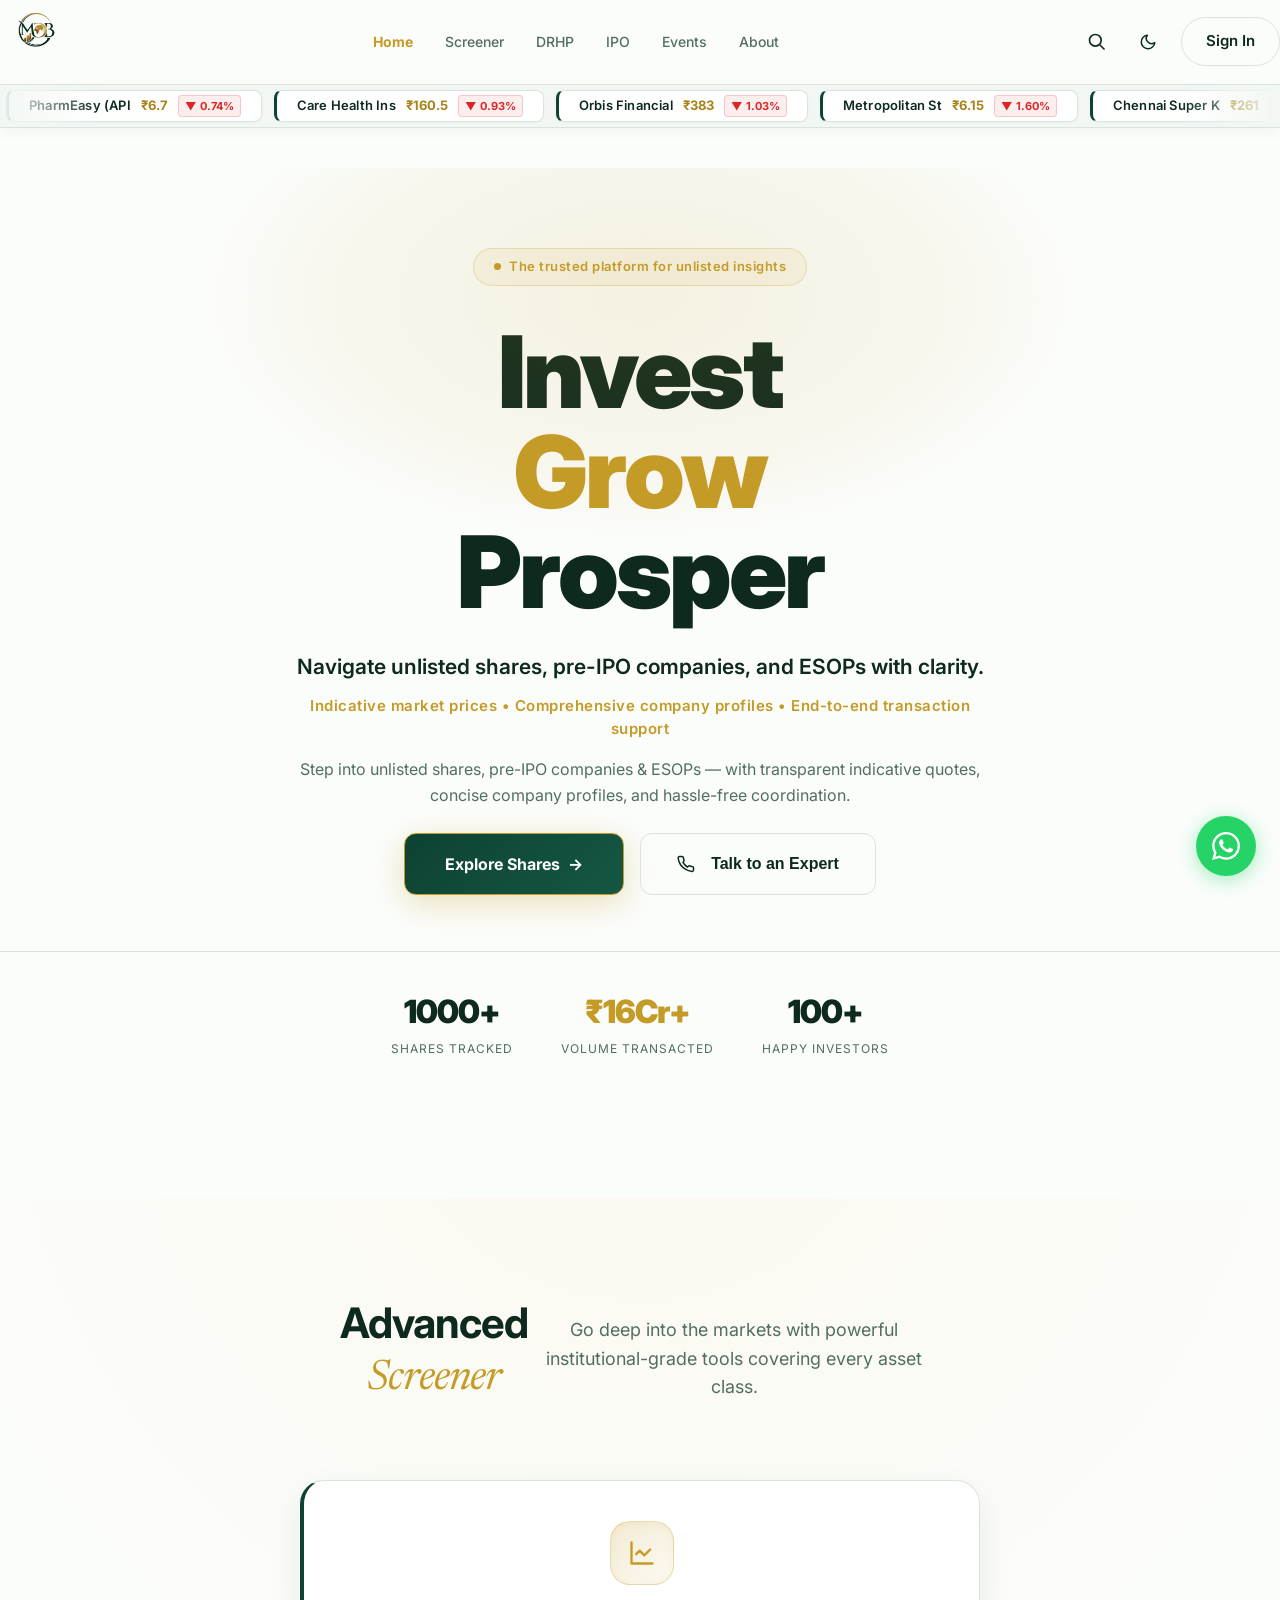
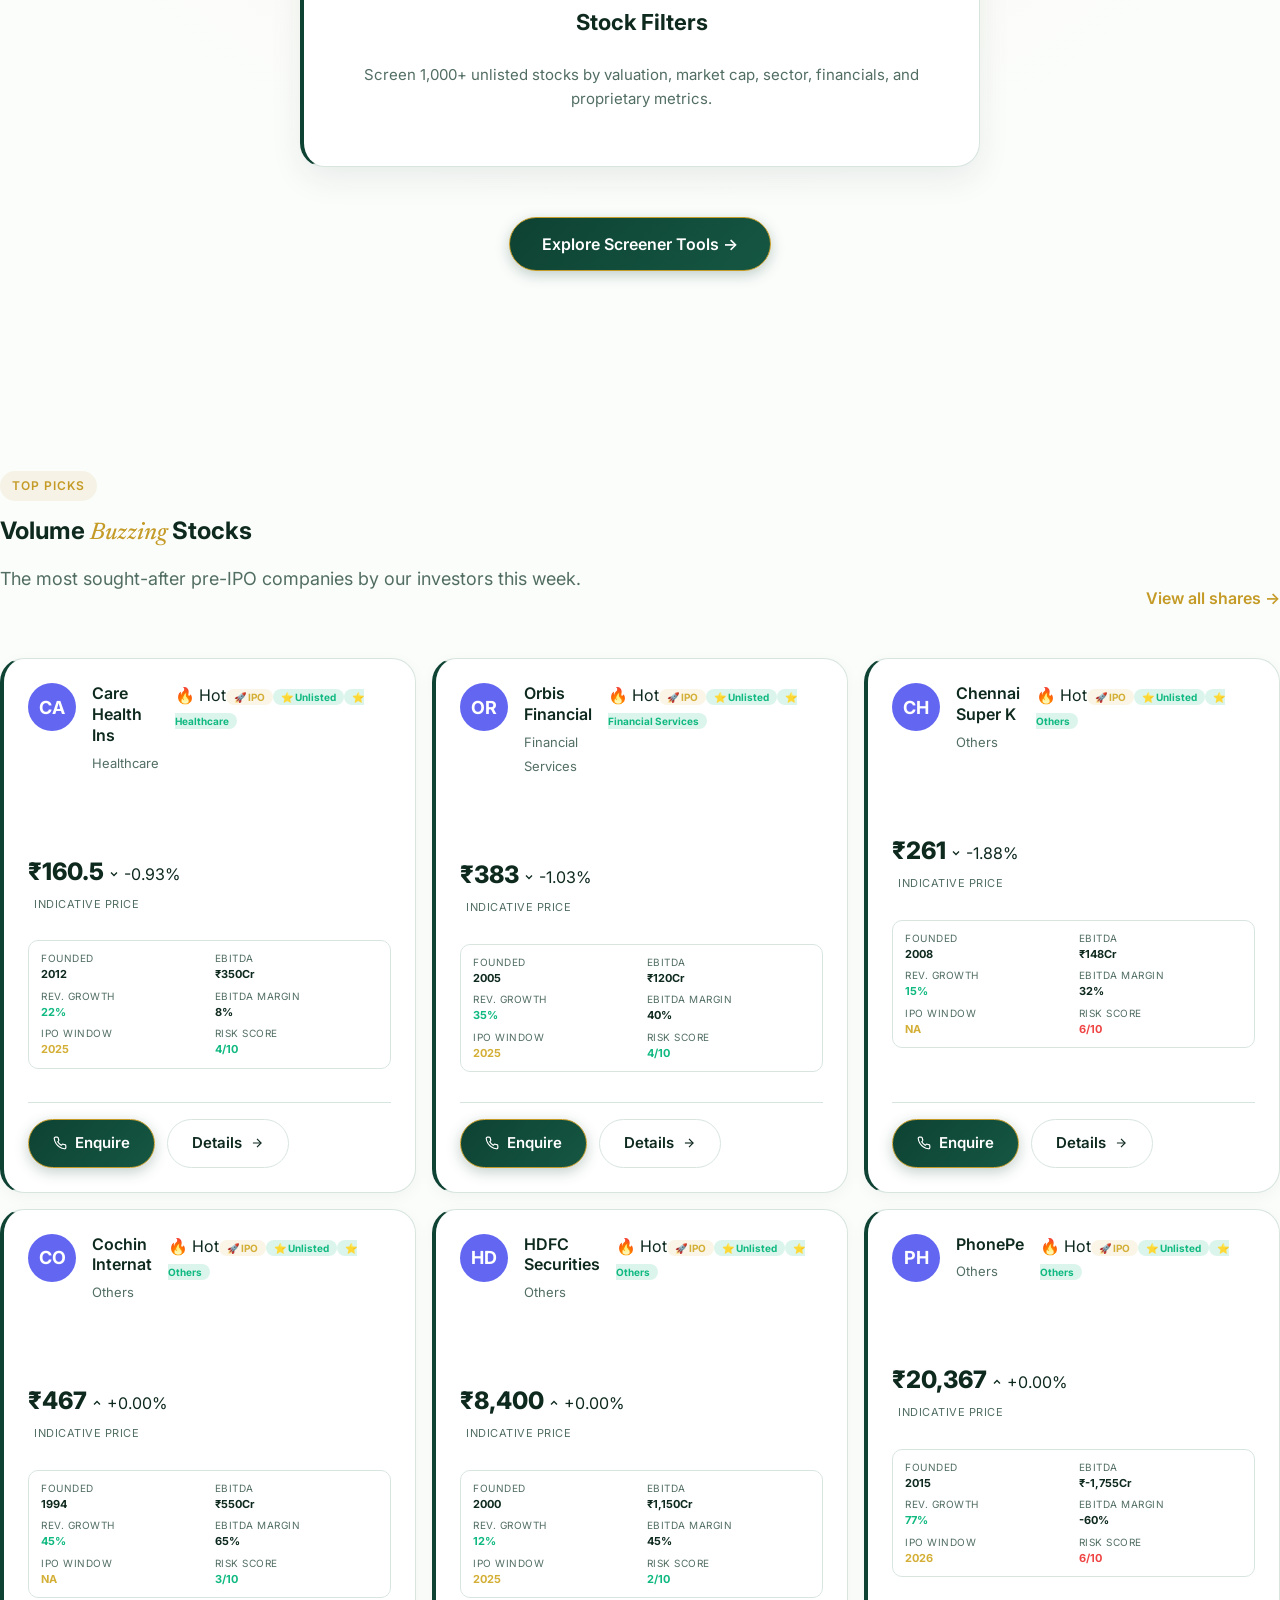
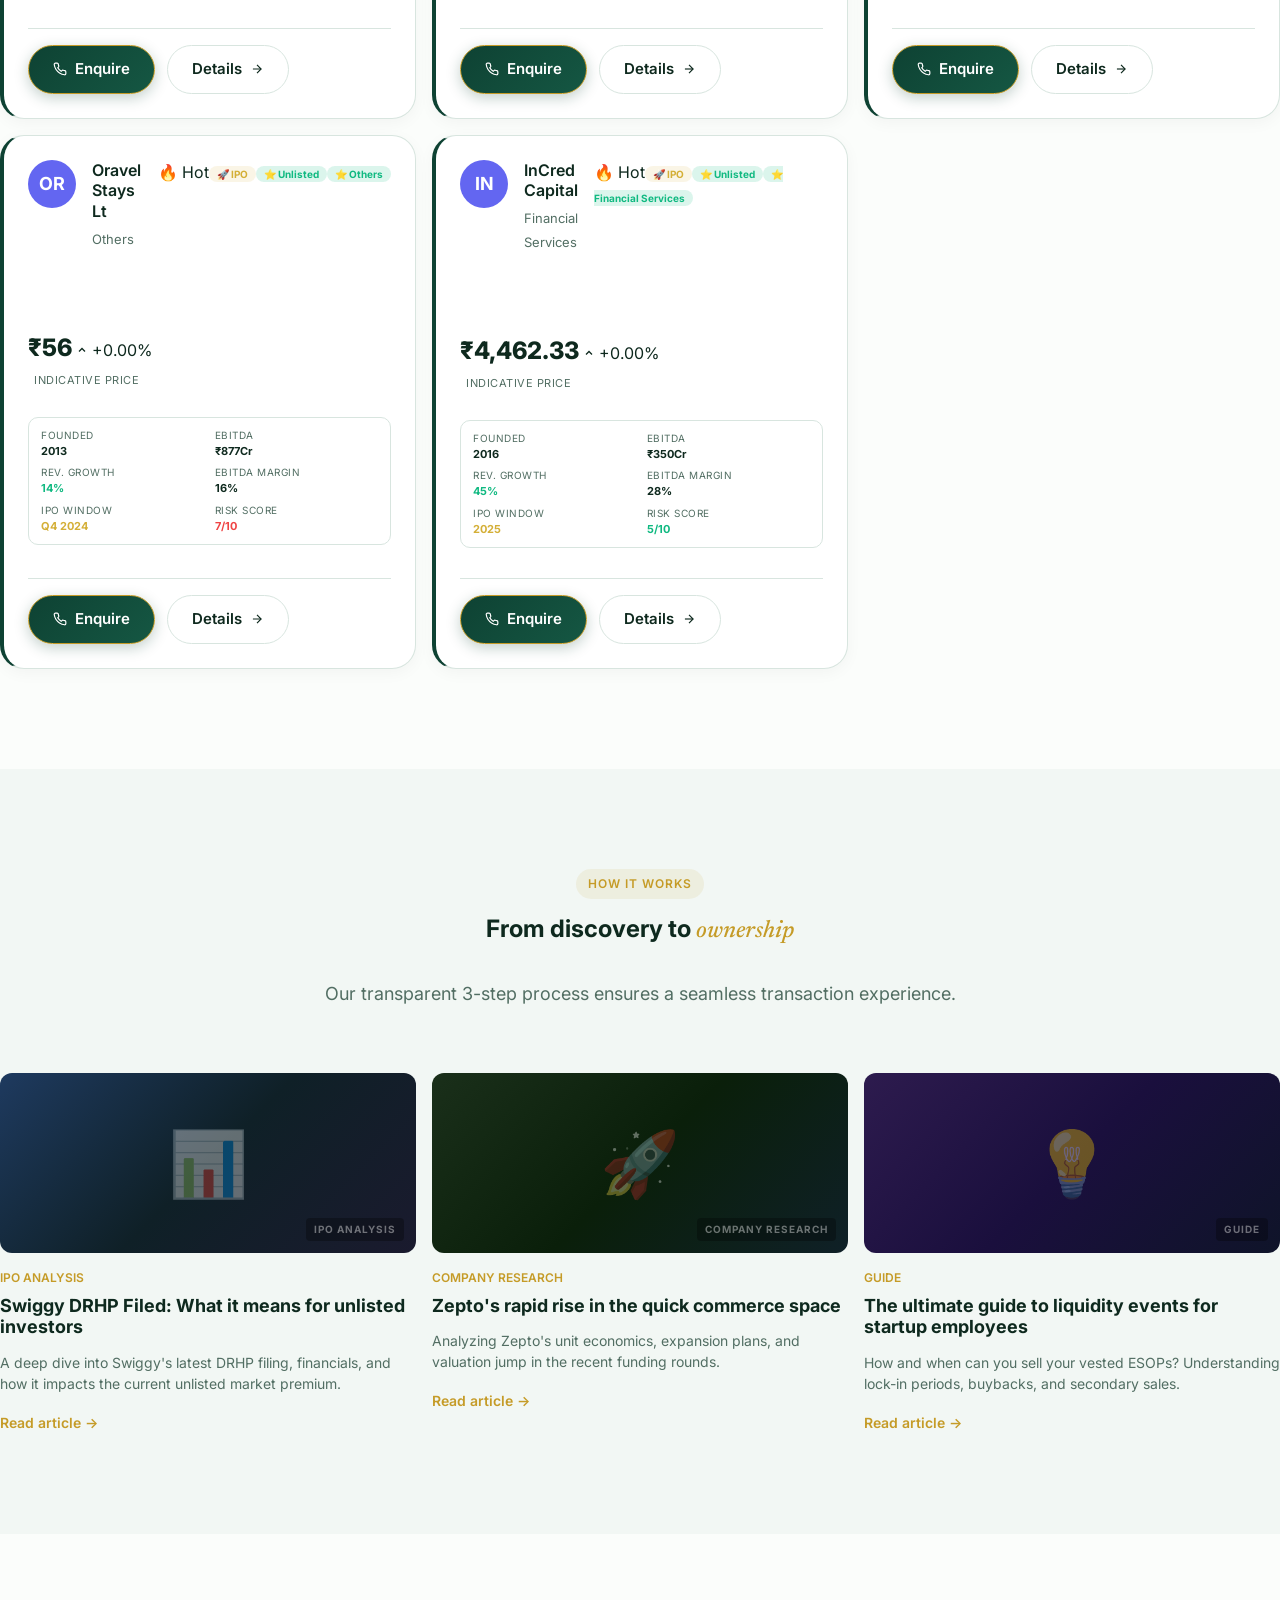
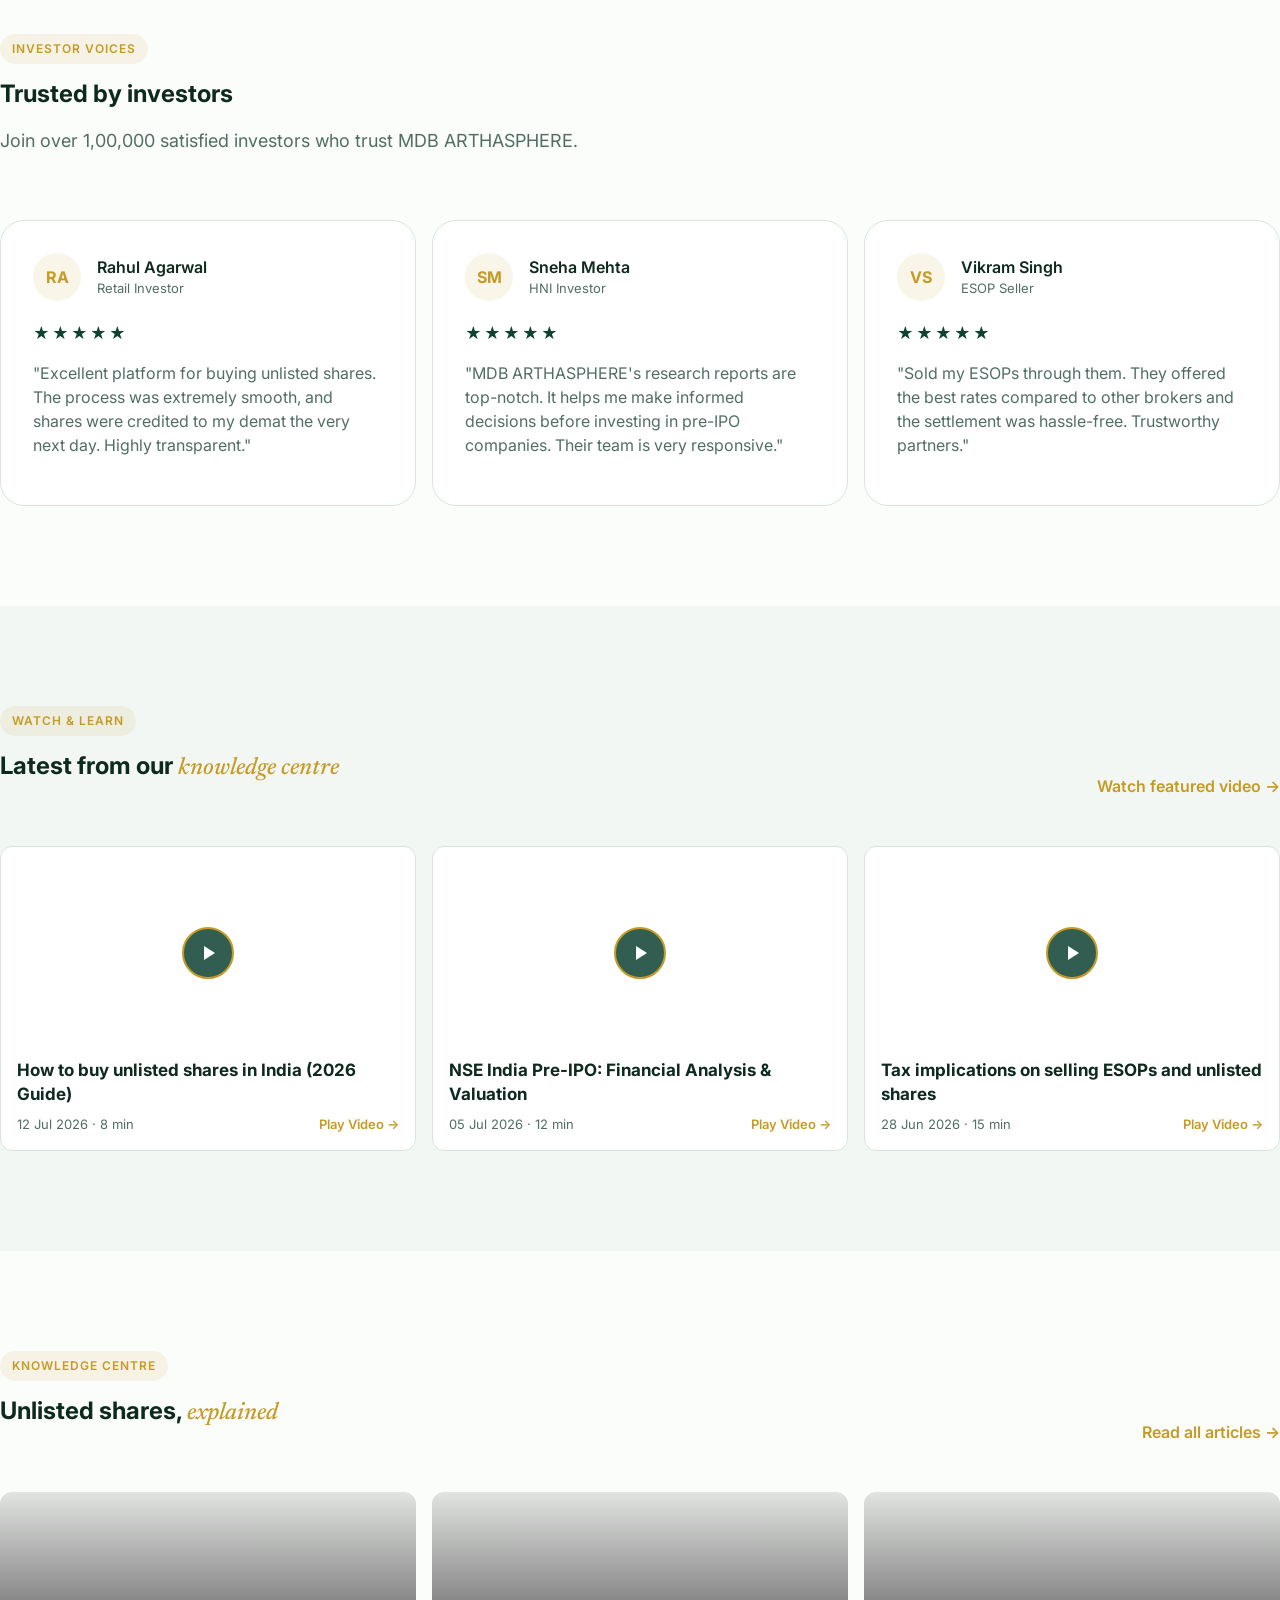
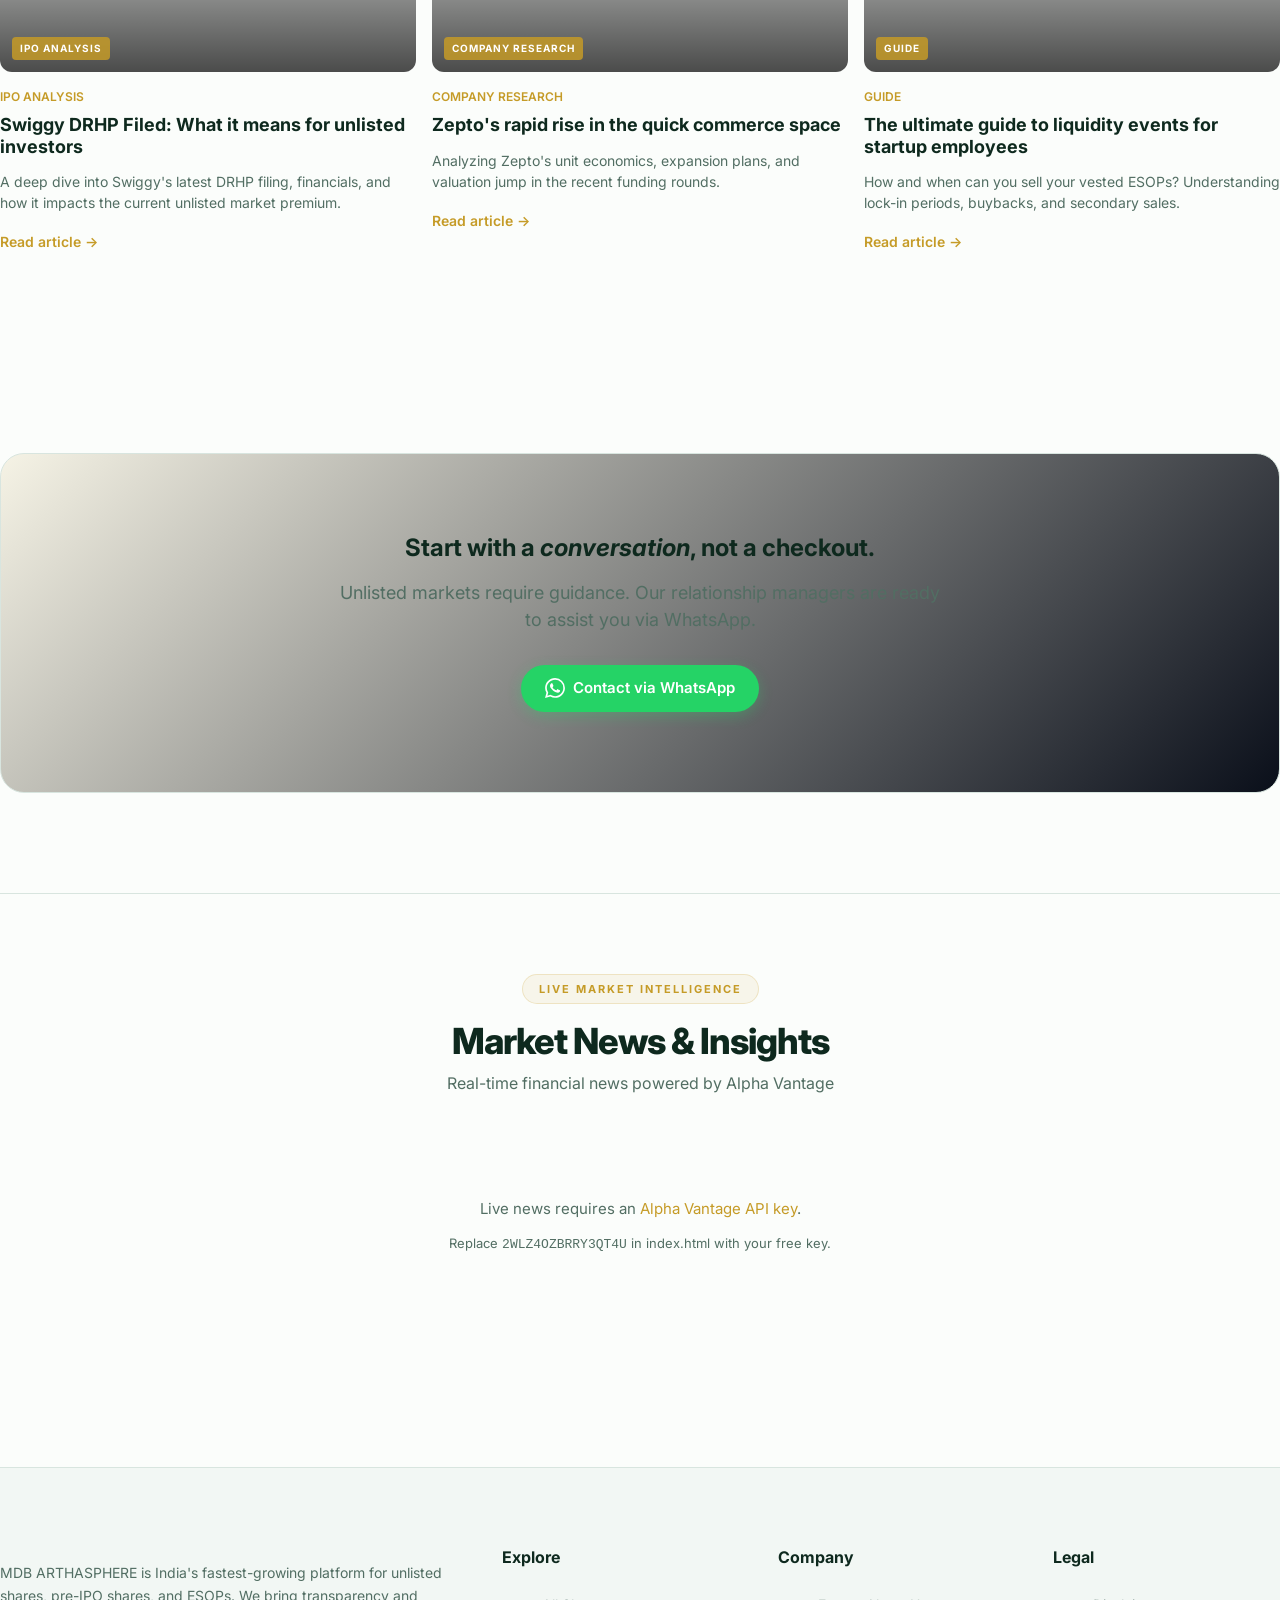
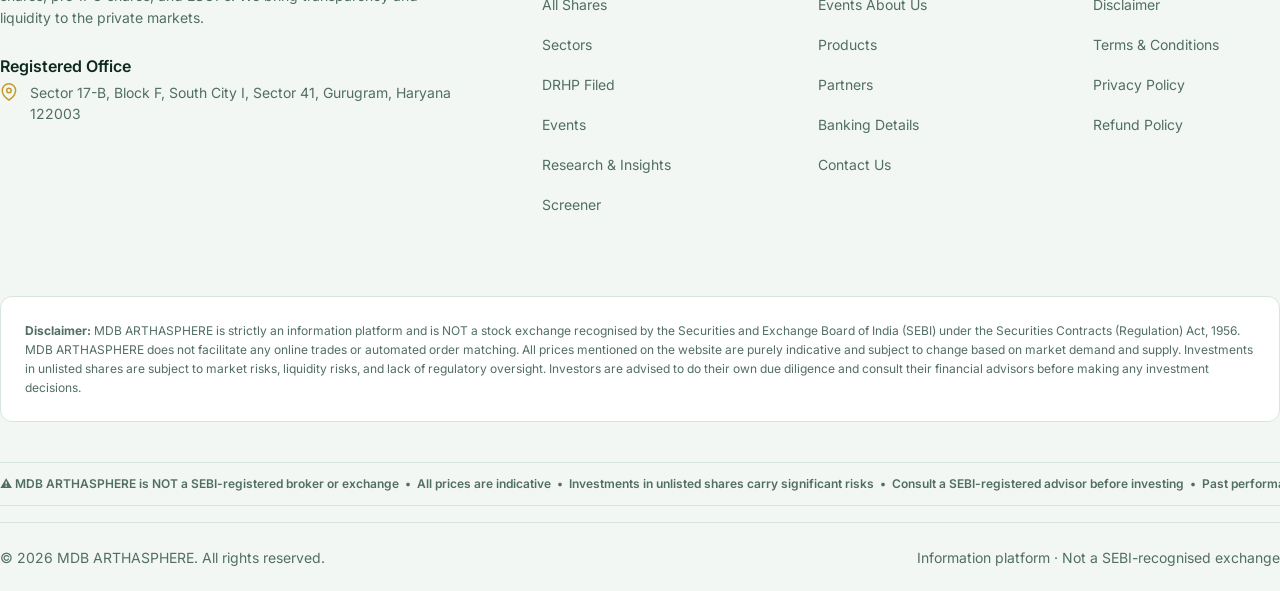
==== commit a31d7da9: "style: Match top stock ticker ribbon to brand pearl white, emerald & gold aesthetic" ====
--- a/index.html
+++ b/index.html
@@ -12,12 +12,12 @@
   <link rel="preconnect" href="https://fonts.gstatic.com" crossorigin>
   <link href="https://fonts.googleapis.com/css2?family=Inter:wght@300;400;500;600;700;800&family=Newsreader:ital,opsz,wght@0,6..72,400;0,6..72,500;0,6..72,600;0,6..72,700;1,6..72,400;1,6..72,500;1,6..72,600&display=swap" rel="stylesheet">
   
-  <link rel="stylesheet" href="css/design-system.css?v=17">
-  <link rel="stylesheet" href="css/layout.css?v=17">
-  <link rel="stylesheet" href="css/components.css?v=17">
-  <link rel="stylesheet" href="css/pages.css?v=17">
-  <link rel="stylesheet" href="css/animations.css?v=17">
-  <link rel="stylesheet" href="css/ticker.css?v=17">
+  <link rel="stylesheet" href="css/design-system.css?v=18">
+  <link rel="stylesheet" href="css/layout.css?v=18">
+  <link rel="stylesheet" href="css/components.css?v=18">
+  <link rel="stylesheet" href="css/pages.css?v=18">
+  <link rel="stylesheet" href="css/animations.css?v=18">
+  <link rel="stylesheet" href="css/ticker.css?v=18">
 </head>
 <body>
 
@@ -53,7 +53,7 @@
   </header>
 
   <!-- Stock Ticker Ribbon — sits immediately below the fixed nav -->
-  <div id="stock-ticker-ribbon" class="stock-ticker modern-ticker" style="margin-top: 72px; position: sticky; top: 72px; z-index: 99;"></div>
+  <div id="stock-ticker-ribbon" class="stock-ticker modern-ticker" style="position: sticky; top: 84px; z-index: 99;"></div>
 
   <!-- MDB ARTHASPHERE Intro + Market Movers -->
   <section id="market-movers" class="market-movers-section">
--- a/css/ticker.css
+++ b/css/ticker.css
@@ -1,16 +1,17 @@
 /* ── Stock Ticker Ribbon ──────────────────────────────────── */
 .stock-ticker {
   width: 100%;
-  background: rgba(10, 14, 23, 0.95);
-  border-bottom: 1px solid var(--border);
+  background: var(--bg-surface);
+  border-bottom: 1.5px solid var(--border);
   border-top: 1px solid var(--border);
   padding: 0;
   overflow: hidden;
-  height: 40px;
+  height: 44px;
   display: flex;
   align-items: center;
-  backdrop-filter: blur(8px);
-  -webkit-backdrop-filter: blur(8px);
+  backdrop-filter: blur(12px);
+  -webkit-backdrop-filter: blur(12px);
+  box-shadow: 0 4px 12px rgba(14, 41, 30, 0.04);
 }
 
 .ticker-track {
@@ -34,22 +35,35 @@
 .ticker-item {
   display: inline-flex;
   align-items: center;
-  gap: 8px;
-  padding: 0 24px;
-  border-right: 1px solid rgba(255,255,255,0.05);
-  font-size: 12px;
+  gap: 10px;
+  padding: 0 20px;
+  margin: 0 6px;
+  border: 1px solid var(--border);
+  border-left: 3px solid var(--accent);
+  background: var(--bg-card);
+  border-radius: var(--radius-sm);
+  font-size: 13px;
   font-weight: 600;
   cursor: default;
-  height: 40px;
+  height: 32px;
+  transition: all 0.2s ease;
+  box-shadow: 0 1px 3px rgba(0, 0, 0, 0.03);
+}
+
+.ticker-item:hover {
+  border-color: var(--primary);
+  border-left-color: var(--primary);
+  transform: translateY(-1px);
 }
 
 .ticker-name {
-  color: var(--text-muted);
-  letter-spacing: 0.3px;
+  color: var(--text);
+  letter-spacing: 0.2px;
+  font-weight: 600;
 }
 
 .ticker-price {
-  color: var(--text);
+  color: var(--primary-dark);
   font-weight: 700;
 }
 
@@ -61,11 +75,23 @@
 }
 
 .ticker-chg.up {
-  color: var(--primary);
-  background: rgba(var(--primary-rgb), 0.1);
+  color: #0E4233;
+  background: rgba(14, 66, 51, 0.1);
+  border: 1px solid rgba(14, 66, 51, 0.2);
 }
 
 .ticker-chg.down {
-  color: #ef4444;
-  background: rgba(239, 68, 68, 0.1);
+  color: #dc2626;
+  background: rgba(220, 38, 38, 0.08);
+  border: 1px solid rgba(220, 38, 38, 0.2);
 }
+
+[data-theme='dark'] .ticker-chg.up {
+  color: #34d399;
+  background: rgba(52, 211, 153, 0.15);
+  border-color: rgba(52, 211, 153, 0.3);
+}
+
+[data-theme='dark'] .ticker-price {
+  color: var(--primary);
+}
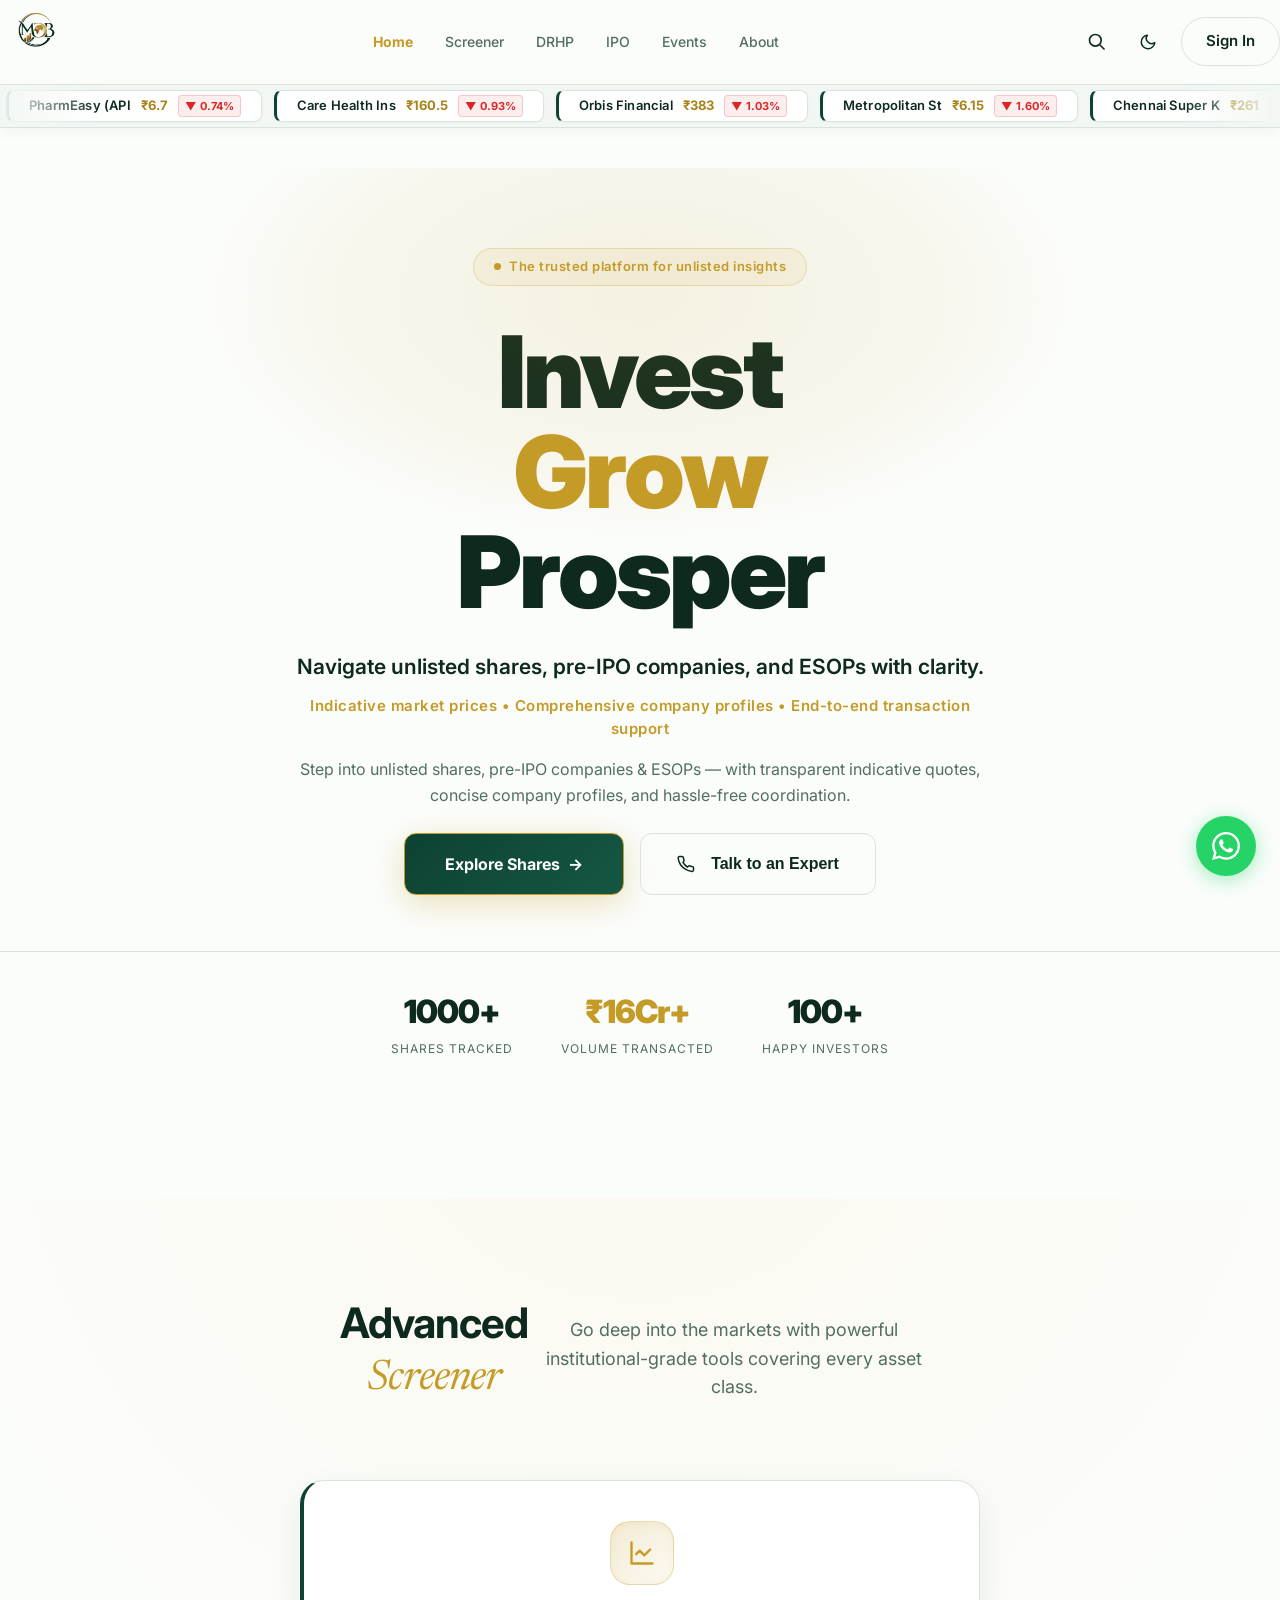
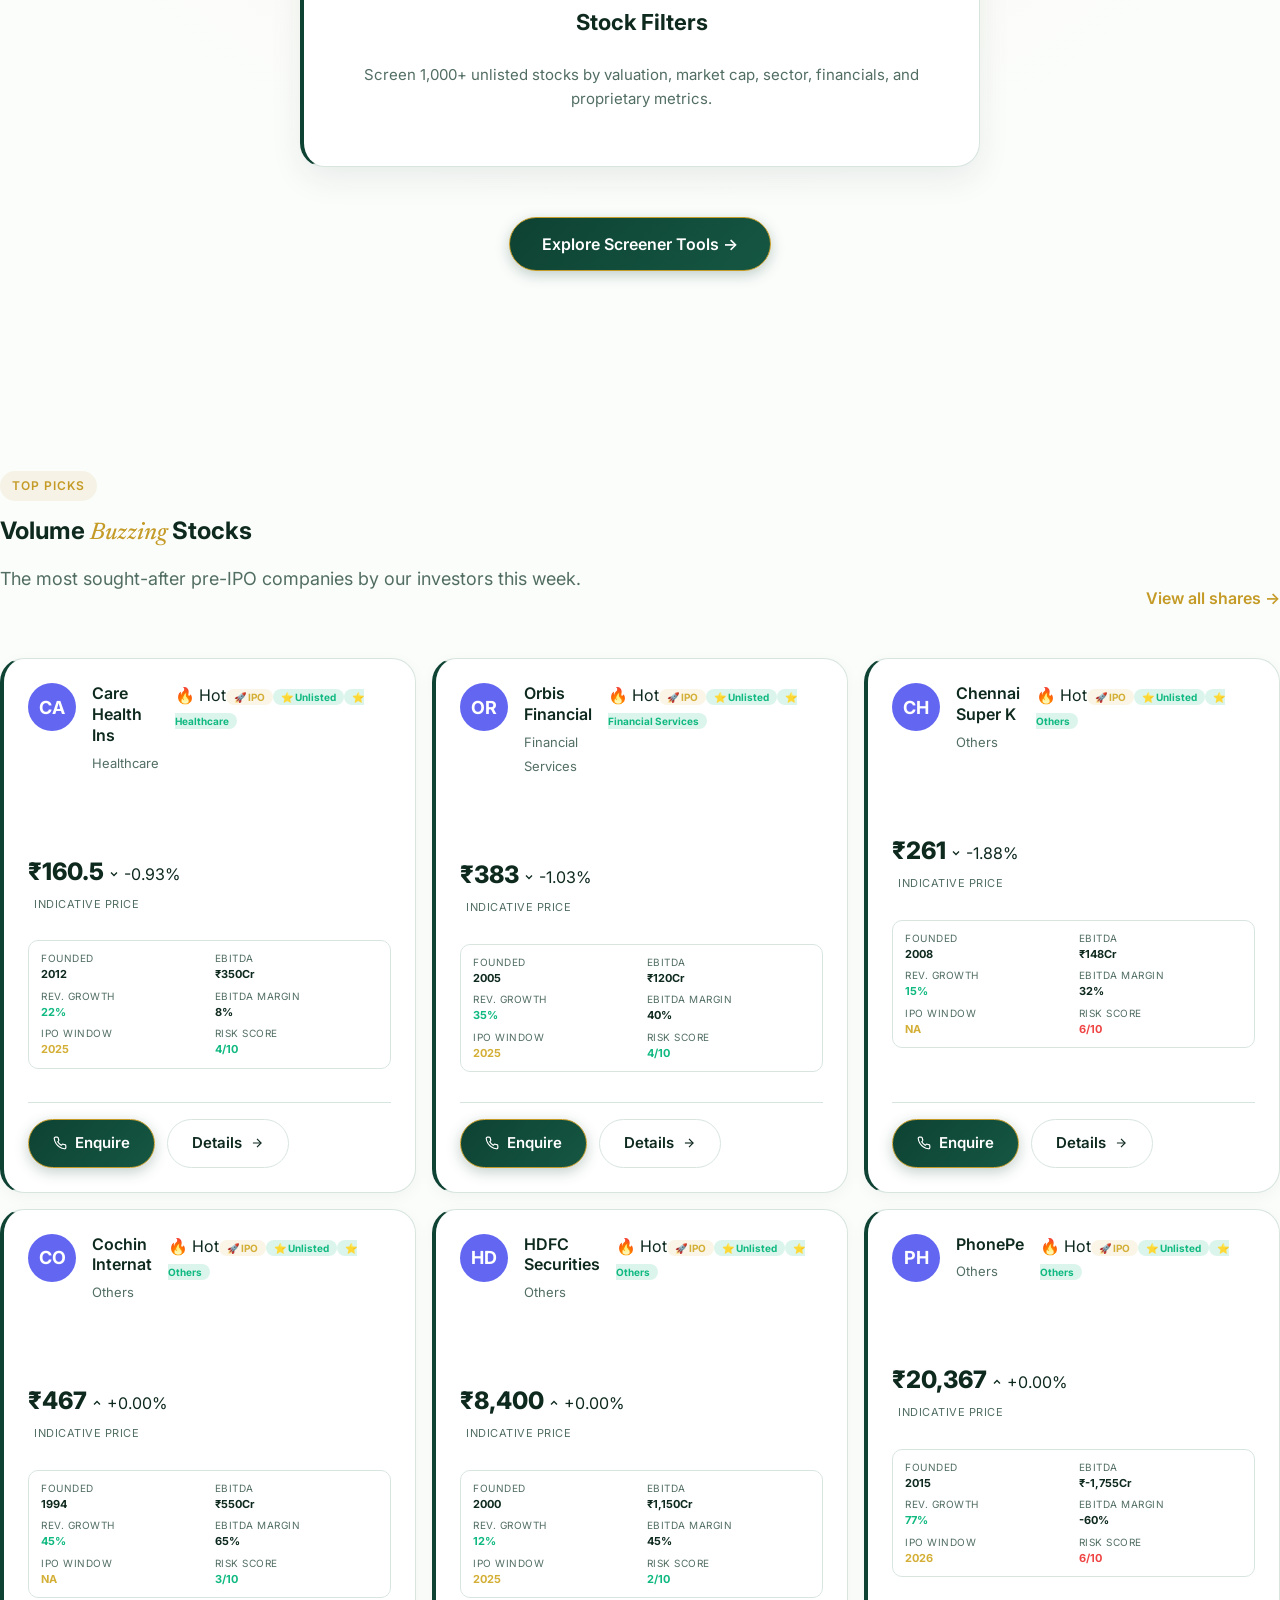
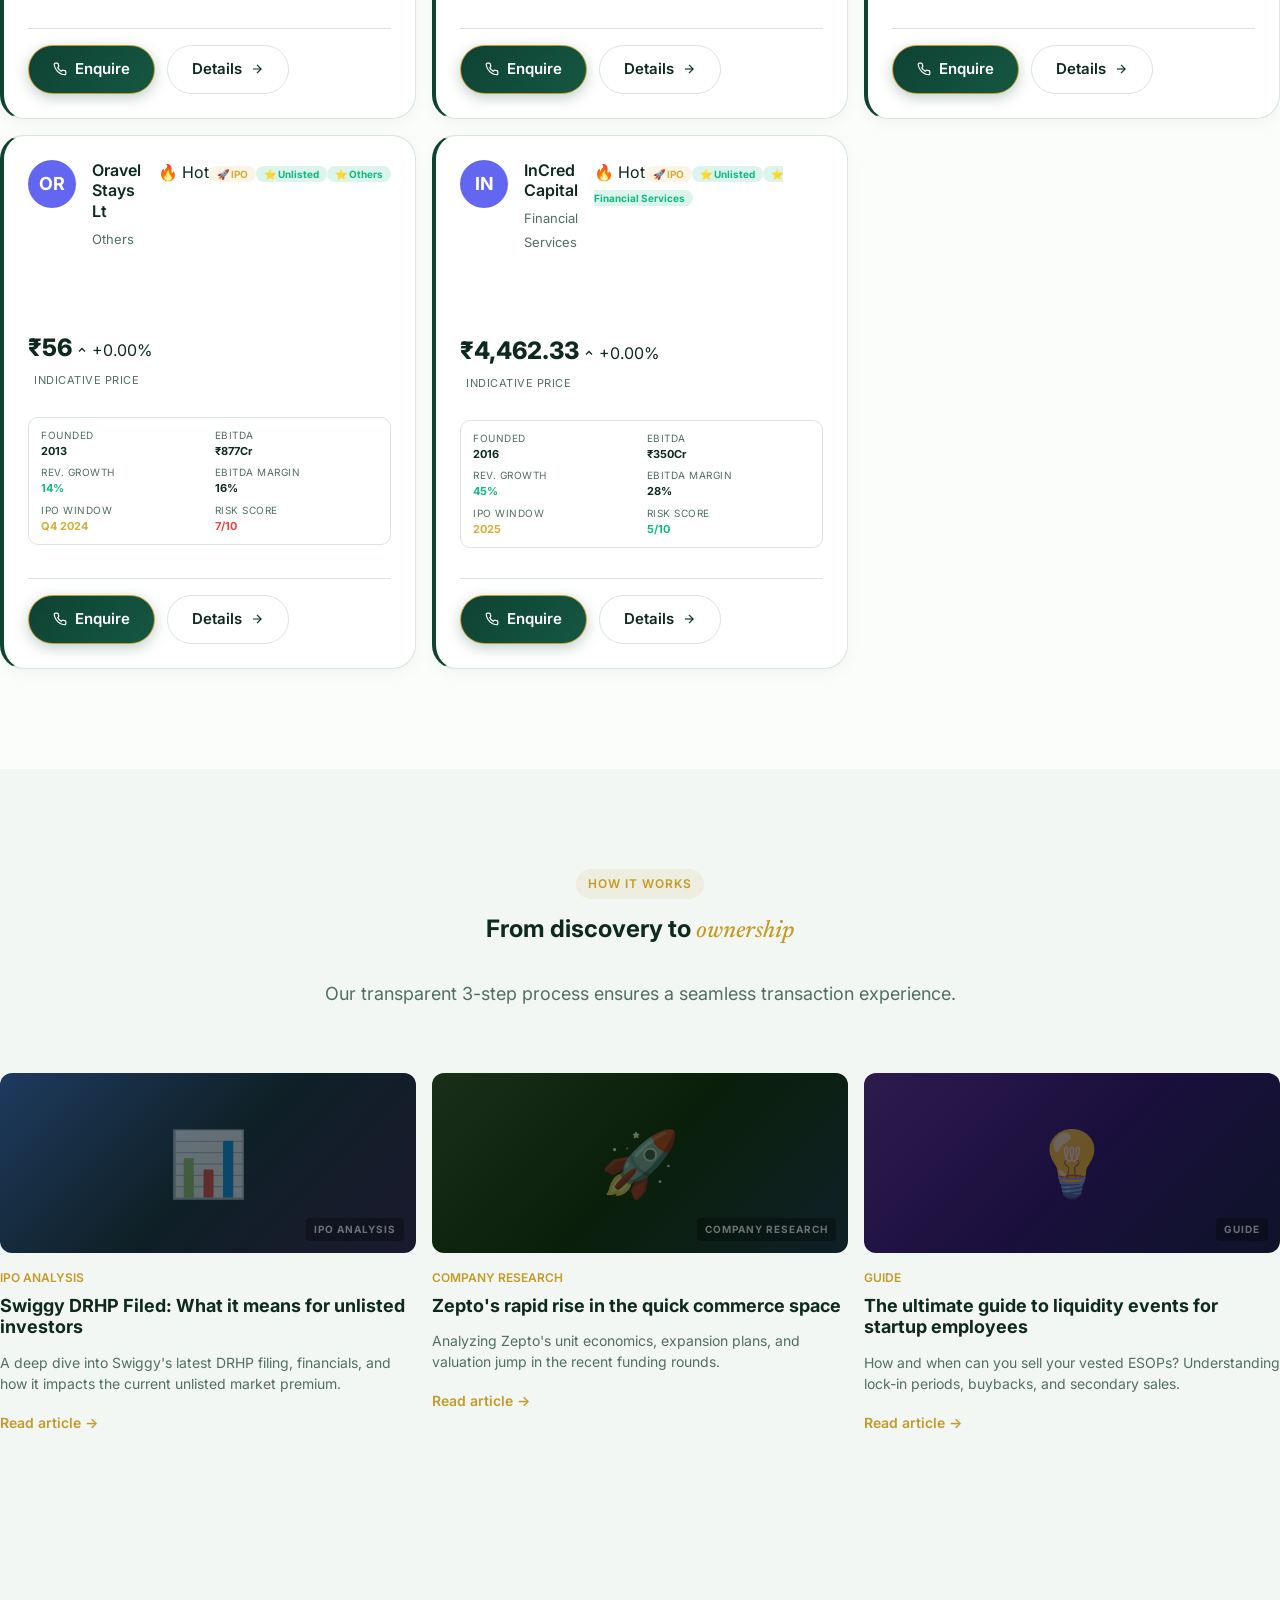
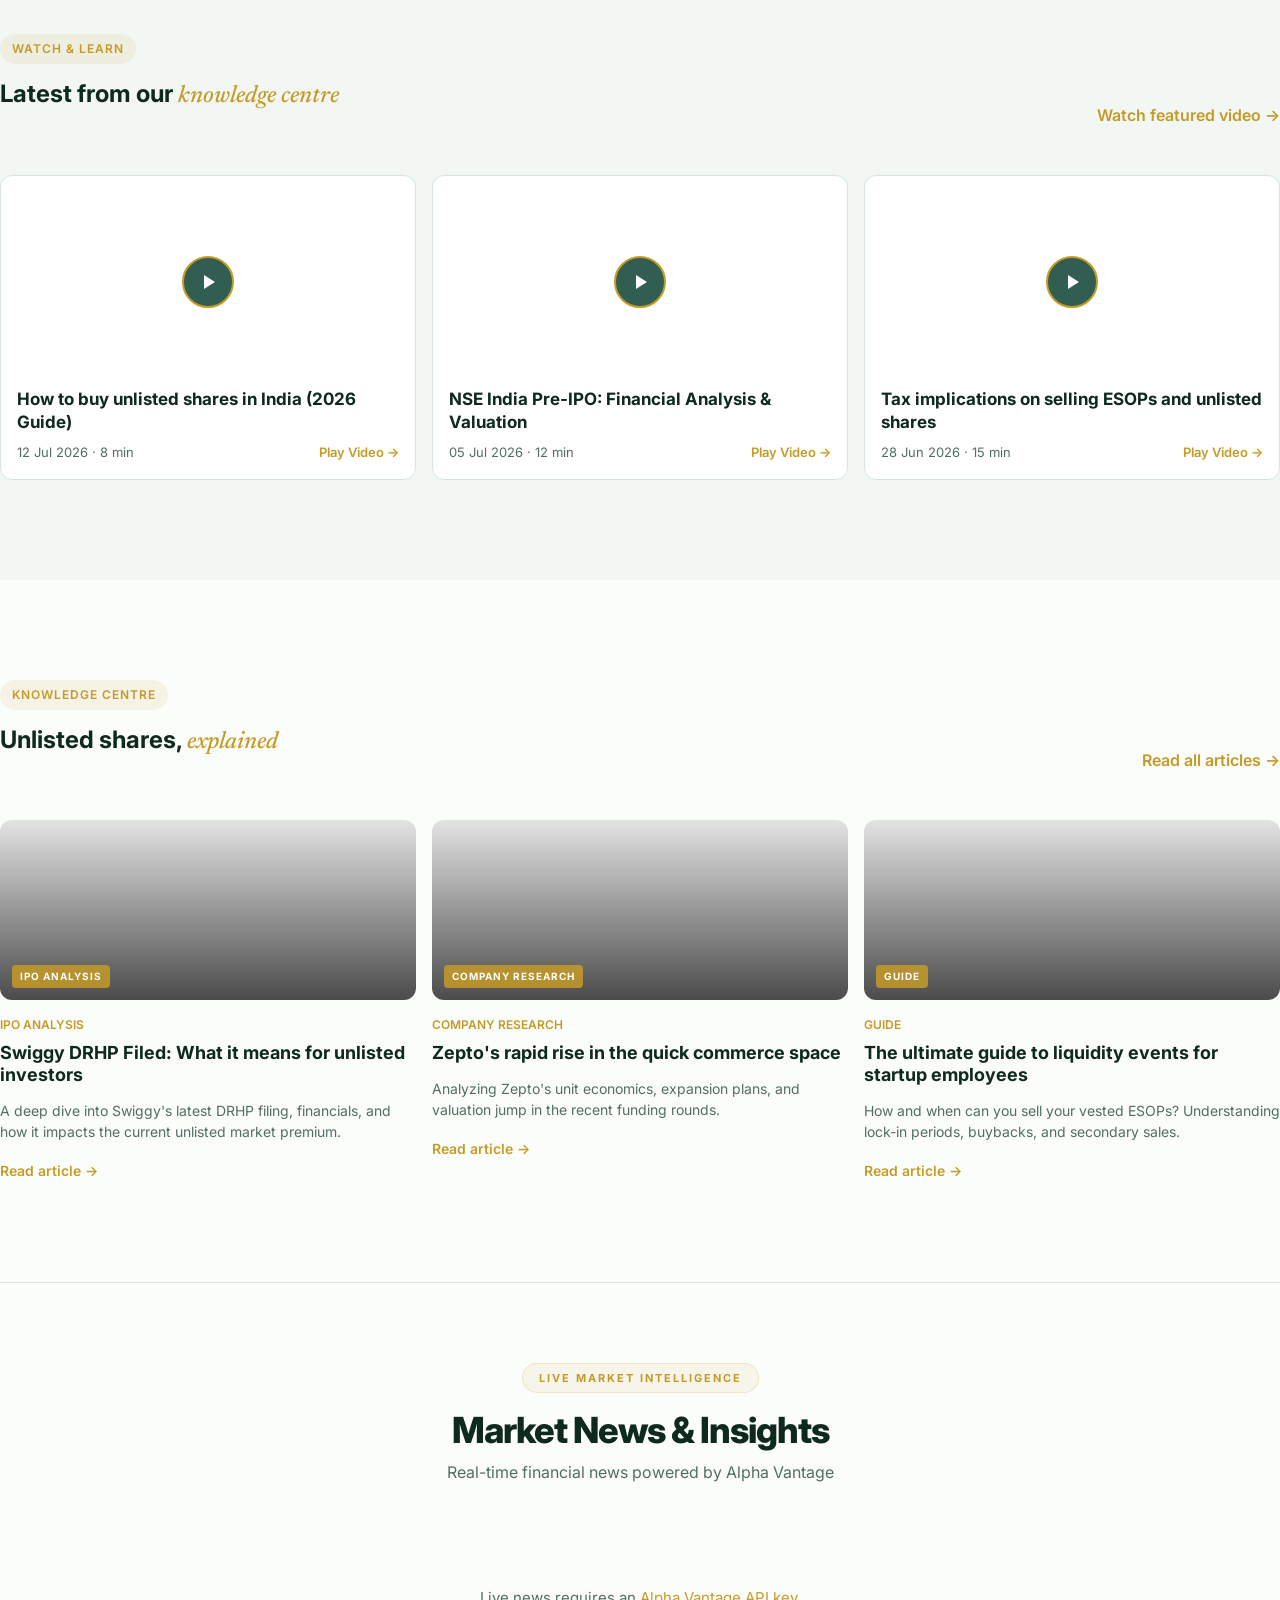
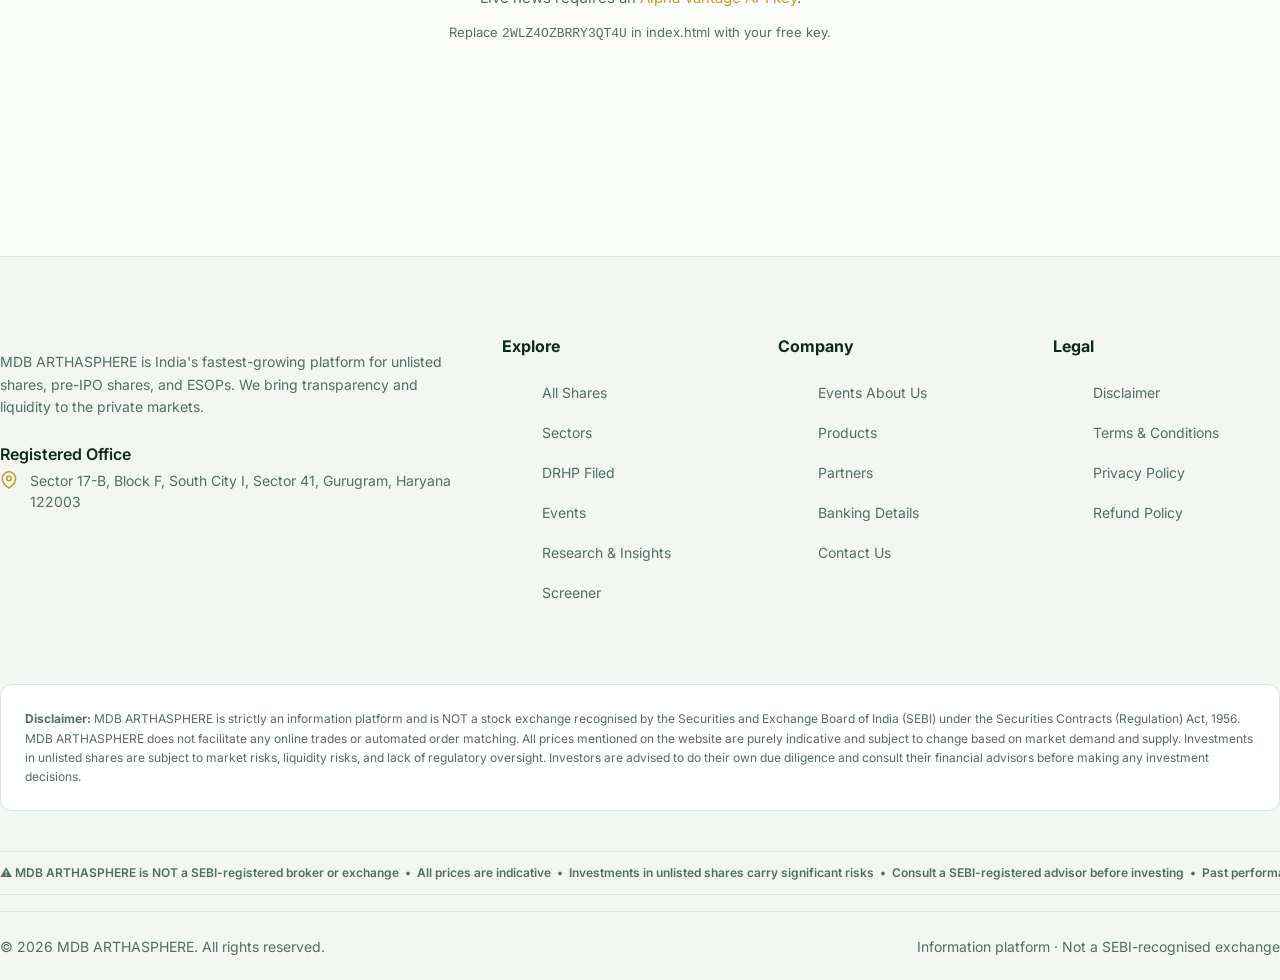
==== commit c5445632: "Remove Investor Reviews and WhatsApp CTA Band sections from homepage" ====
--- a/index.html
+++ b/index.html
@@ -254,61 +254,6 @@
       </div>
     </section>
 
-    <!-- 9. Investor Reviews -->
-    <section class="section">
-      <div class="wrap">
-        <div class="section-header reveal">
-          <div class="l">
-            <span class="pill">Investor Voices</span>
-            <h2>Trusted by investors</h2>
-            <p>Join over 1,00,000 satisfied investors who trust MDB ARTHASPHERE.</p>
-          </div>
-          
-        </div>
-        <div class="grid-3">
-          <div class="review-card reveal">
-            <div class="review-header">
-              <div class="reviewer">
-                <div class="avatar">RA</div>
-                <div>
-                  <div class="r-name">Rahul Agarwal</div>
-                  <div class="r-role">Retail Investor</div>
-                </div>
-              </div>
-            </div>
-            <div class="stars">★★★★★</div>
-            <p class="text-muted">"Excellent platform for buying unlisted shares. The process was extremely smooth, and shares were credited to my demat the very next day. Highly transparent."</p>
-          </div>
-          <div class="review-card reveal reveal-delay-1">
-            <div class="review-header">
-              <div class="reviewer">
-                <div class="avatar">SM</div>
-                <div>
-                  <div class="r-name">Sneha Mehta</div>
-                  <div class="r-role">HNI Investor</div>
-                </div>
-              </div>
-            </div>
-            <div class="stars">★★★★★</div>
-            <p class="text-muted">"MDB ARTHASPHERE's research reports are top-notch. It helps me make informed decisions before investing in pre-IPO companies. Their team is very responsive."</p>
-          </div>
-          <div class="review-card reveal reveal-delay-2">
-            <div class="review-header">
-              <div class="reviewer">
-                <div class="avatar">VS</div>
-                <div>
-                  <div class="r-name">Vikram Singh</div>
-                  <div class="r-role">ESOP Seller</div>
-                </div>
-              </div>
-            </div>
-            <div class="stars">★★★★★</div>
-            <p class="text-muted">"Sold my ESOPs through them. They offered the best rates compared to other brokers and the settlement was hassle-free. Trustworthy partners."</p>
-          </div>
-        </div>
-      </div>
-    </section>
-
     <!-- 10. Videos -->
     <section class="section tint" id="knowledge-centre">
       <div class="wrap">
@@ -426,19 +371,7 @@
       </div>
     </section>
 
-    <!-- 12. CTA Band -->
-    <section class="section padding-0">
-      <div class="wrap">
-        <div class="cta-band reveal" style="background: linear-gradient(135deg, rgba(var(--primary-rgb),0.1), rgba(10,15,26,1)); border: 1px solid var(--border); border-radius: var(--radius-lg); padding: 80px 40px; text-align: center;">
-          <h2 style="margin-bottom: 16px;">Start with a <em>conversation</em>, not a checkout.</h2>
-          <p class="text-muted" style="font-size: 18px; max-width: 600px; margin: 0 auto 32px;">Unlisted markets require guidance. Our relationship managers are ready to assist you via WhatsApp.</p>
-          <a href="https://wa.me/919354082477" class="btn btn-wa" target="_blank">
-            <svg width="20" height="20" fill="currentColor" viewBox="0 0 24 24"><path d="M17.472 14.382c-.297-.149-1.758-.867-2.03-.967-.273-.099-.471-.148-.67.15-.197.297-.767.966-.94 1.164-.173.199-.347.223-.644.075-.297-.15-1.255-.463-2.39-1.475-.883-.788-1.48-1.761-1.653-2.059-.173-.297-.018-.458.13-.606.134-.133.298-.347.446-.52.149-.174.198-.298.298-.497.099-.198.05-.371-.025-.52-.075-.149-.669-1.612-.916-2.207-.242-.579-.487-.5-.669-.51a12.8 12.8 0 00-.57-.01c-.198 0-.52.074-.792.372-.272.297-1.04 1.016-1.04 2.479 0 1.462 1.065 2.875 1.213 3.074.149.198 2.096 3.2 5.077 4.487.709.306 1.262.489 1.694.625.712.227 1.36.195 1.871.118.571-.085 1.758-.719 2.006-1.413.248-.694.248-1.289.173-1.413-.074-.124-.272-.198-.57-.347m-5.421 7.403h-.004a9.87 9.87 0 01-5.031-1.378l-.361-.214-3.741.982.998-3.648-.235-.374a9.86 9.86 0 01-1.51-5.26c.001-5.45 4.436-9.884 9.888-9.884 2.64 0 5.122 1.03 6.988 2.898a9.825 9.825 0 012.893 6.994c-.003 5.45-4.437 9.884-9.885 9.884m8.413-18.297A11.815 11.815 0 0012.05 0C5.495 0 .16 5.335.157 11.892c0 2.096.547 4.142 1.588 5.945L.057 24l6.305-1.654a11.882 11.882 0 005.683 1.448h.005c6.554 0 11.89-5.335 11.893-11.893a11.821 11.821 0 00-3.48-8.413z"></path></svg>
-            Contact via WhatsApp
-          </a>
-        </div>
-      </div>
-    </section>
+
 
     
     
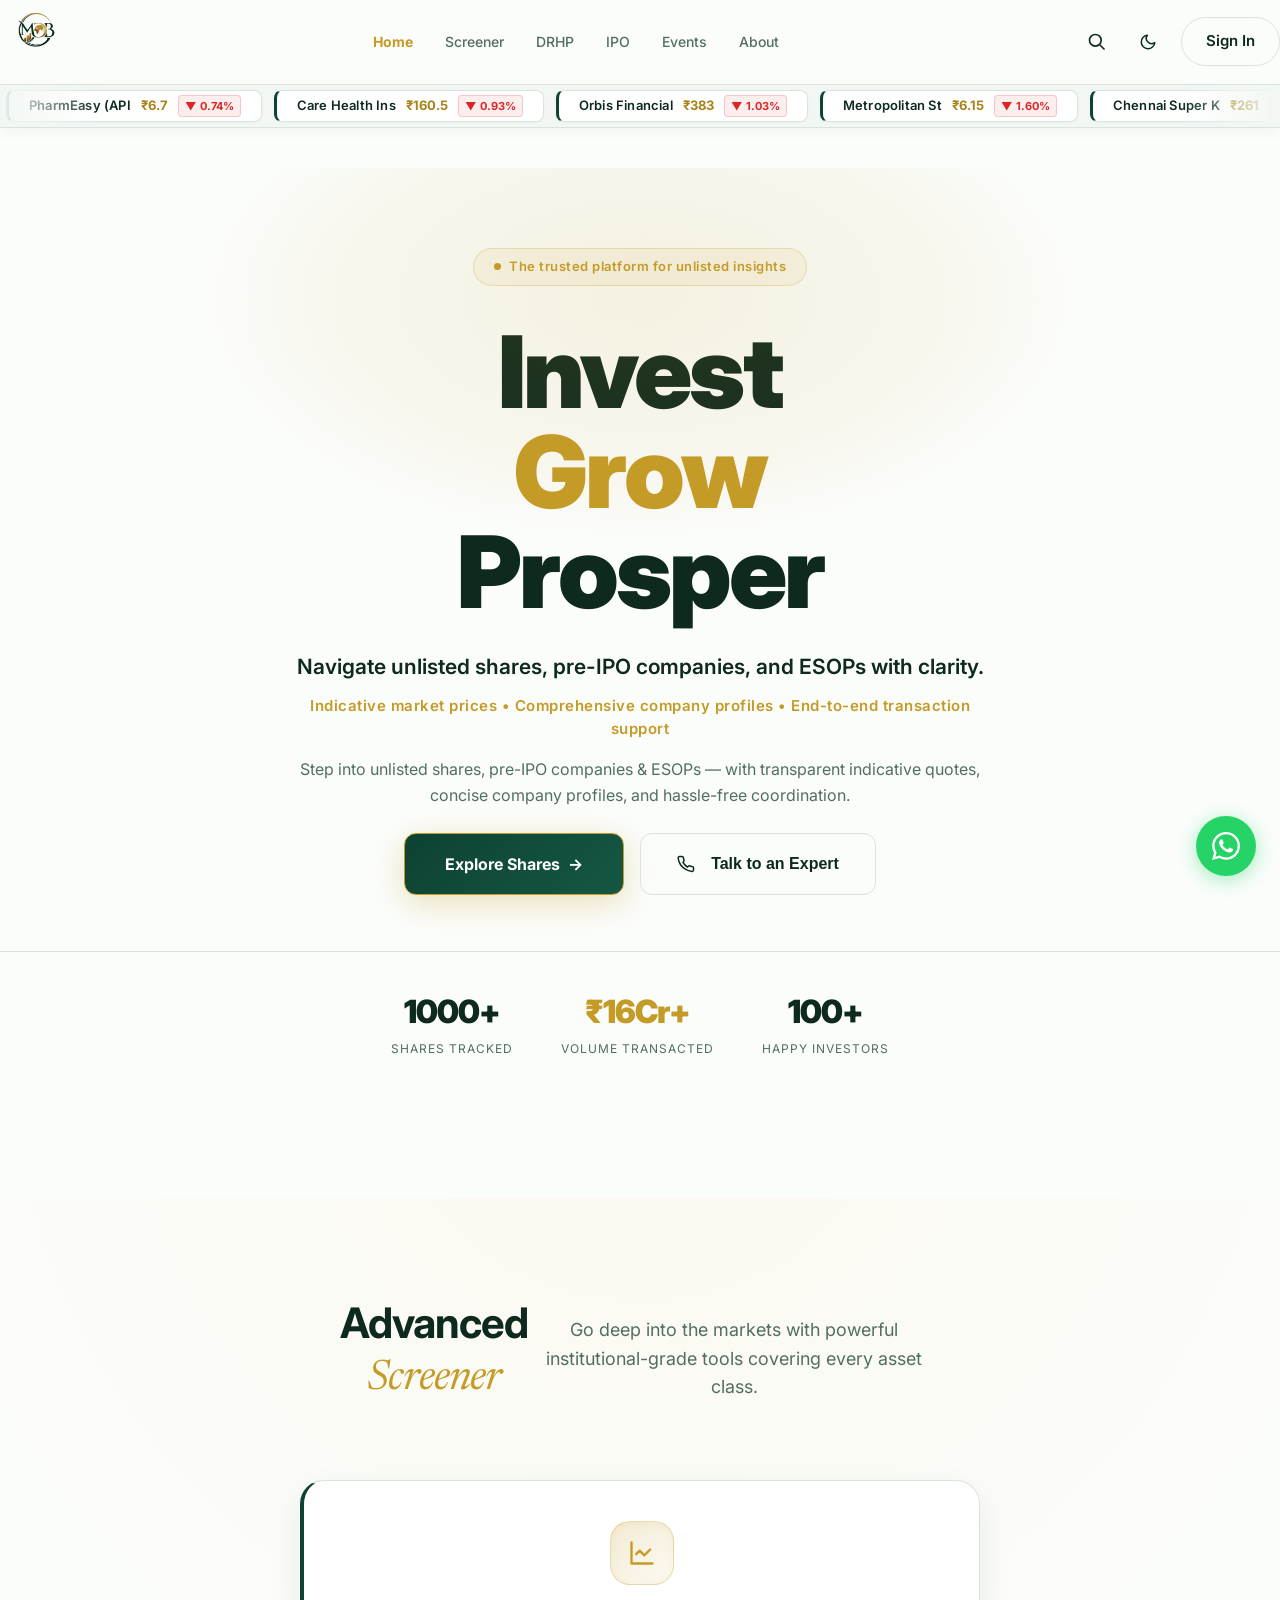
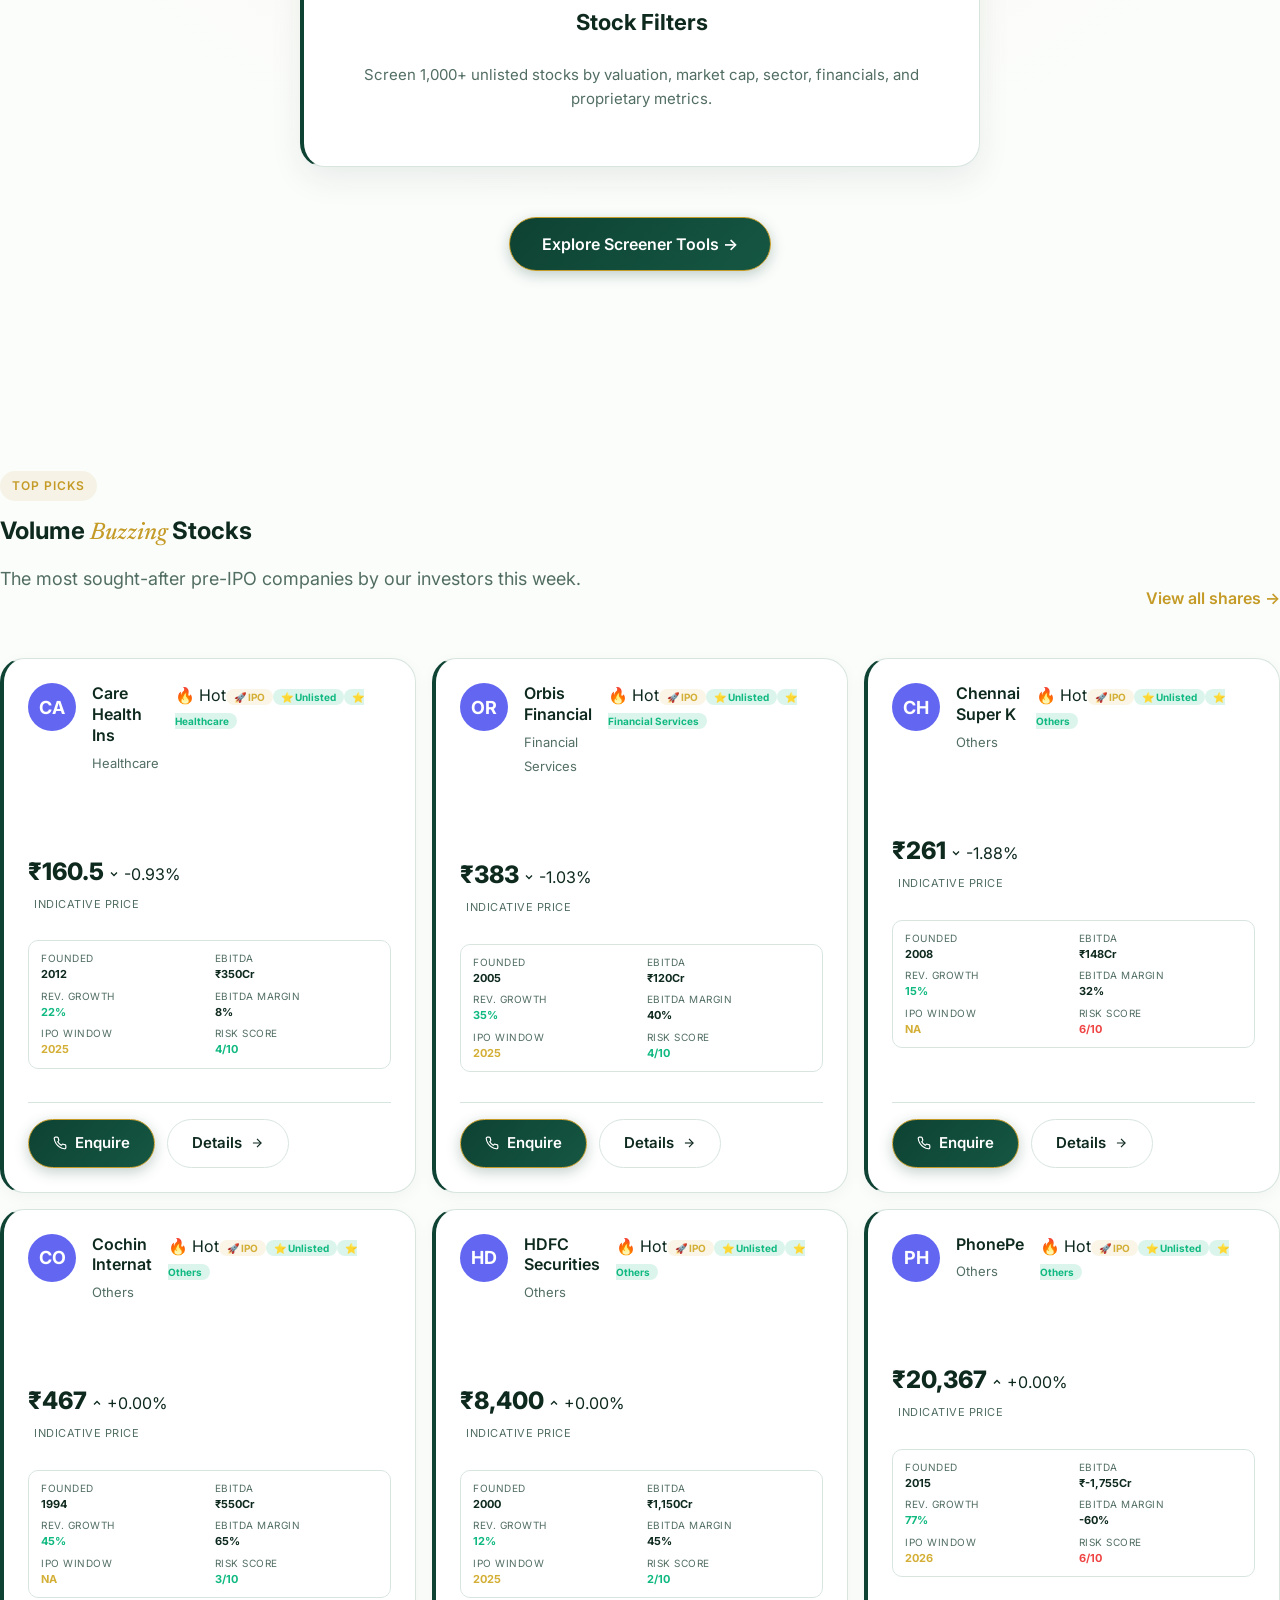
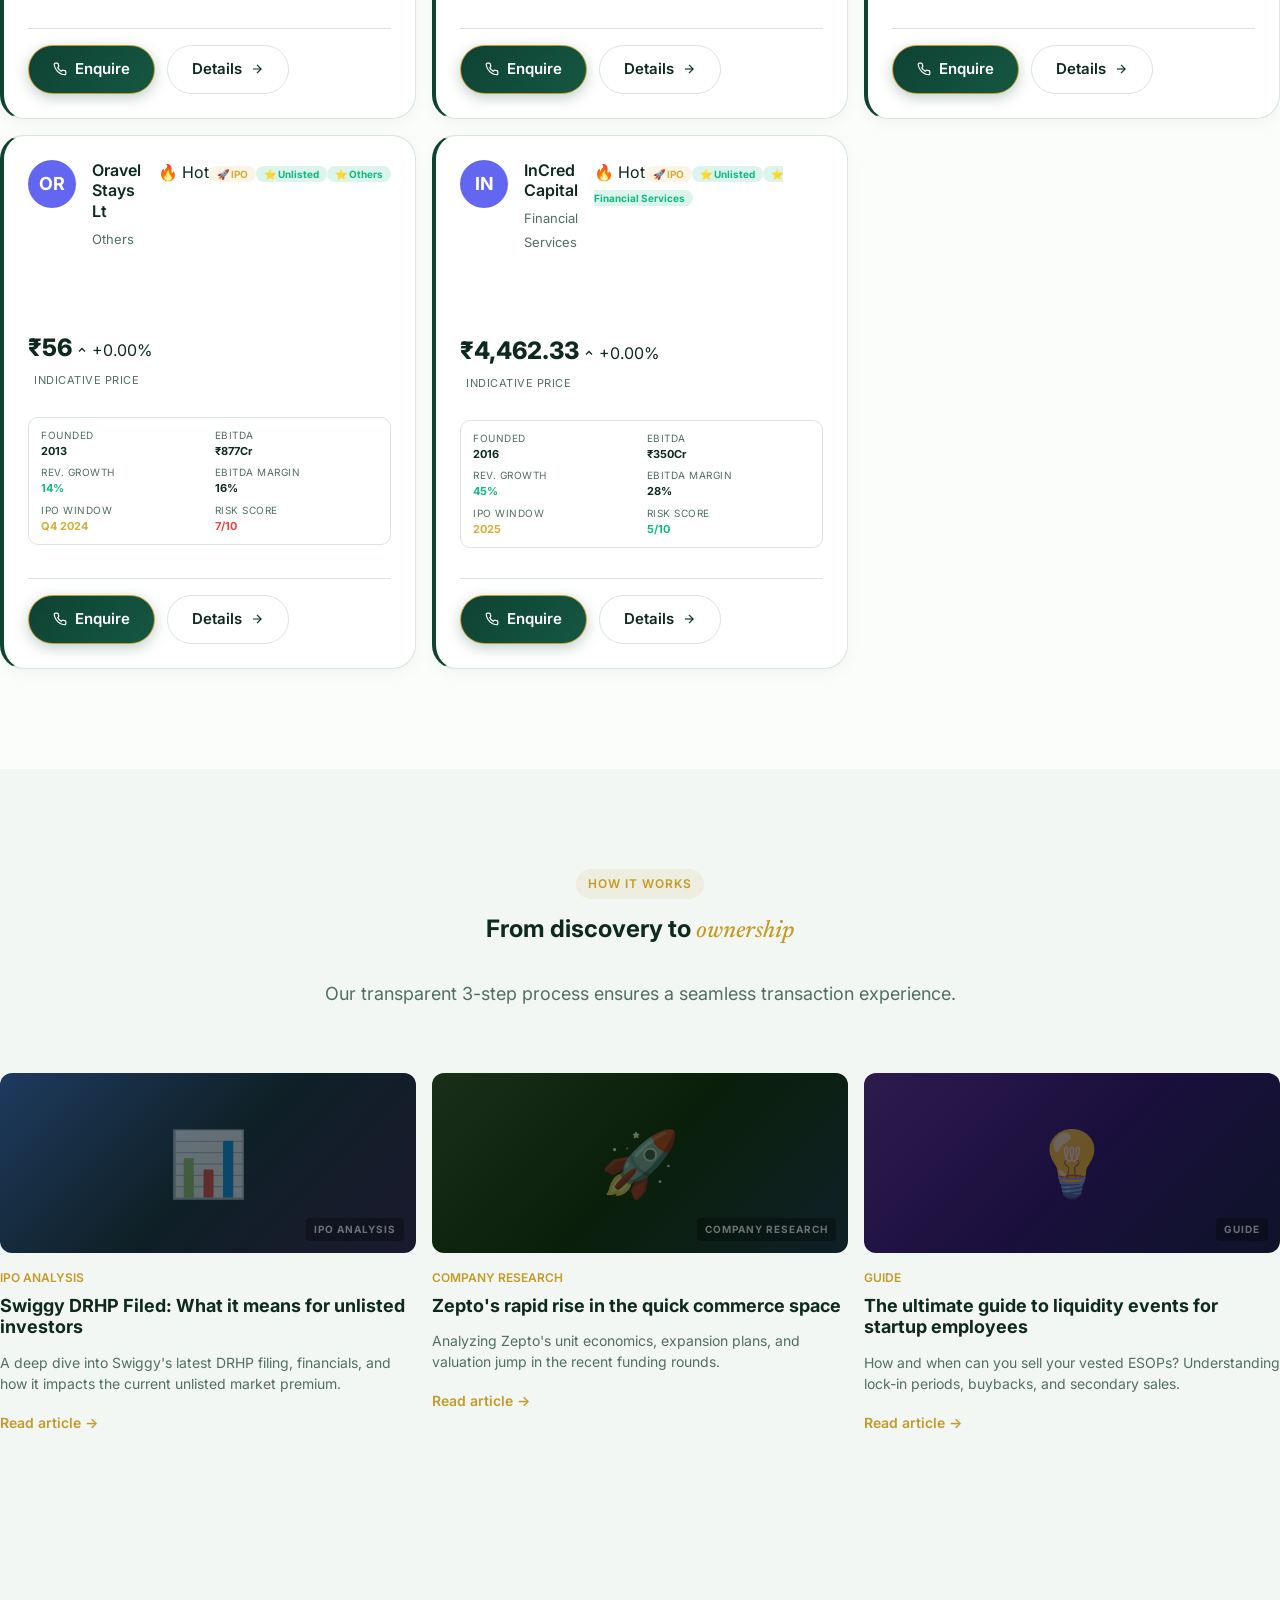
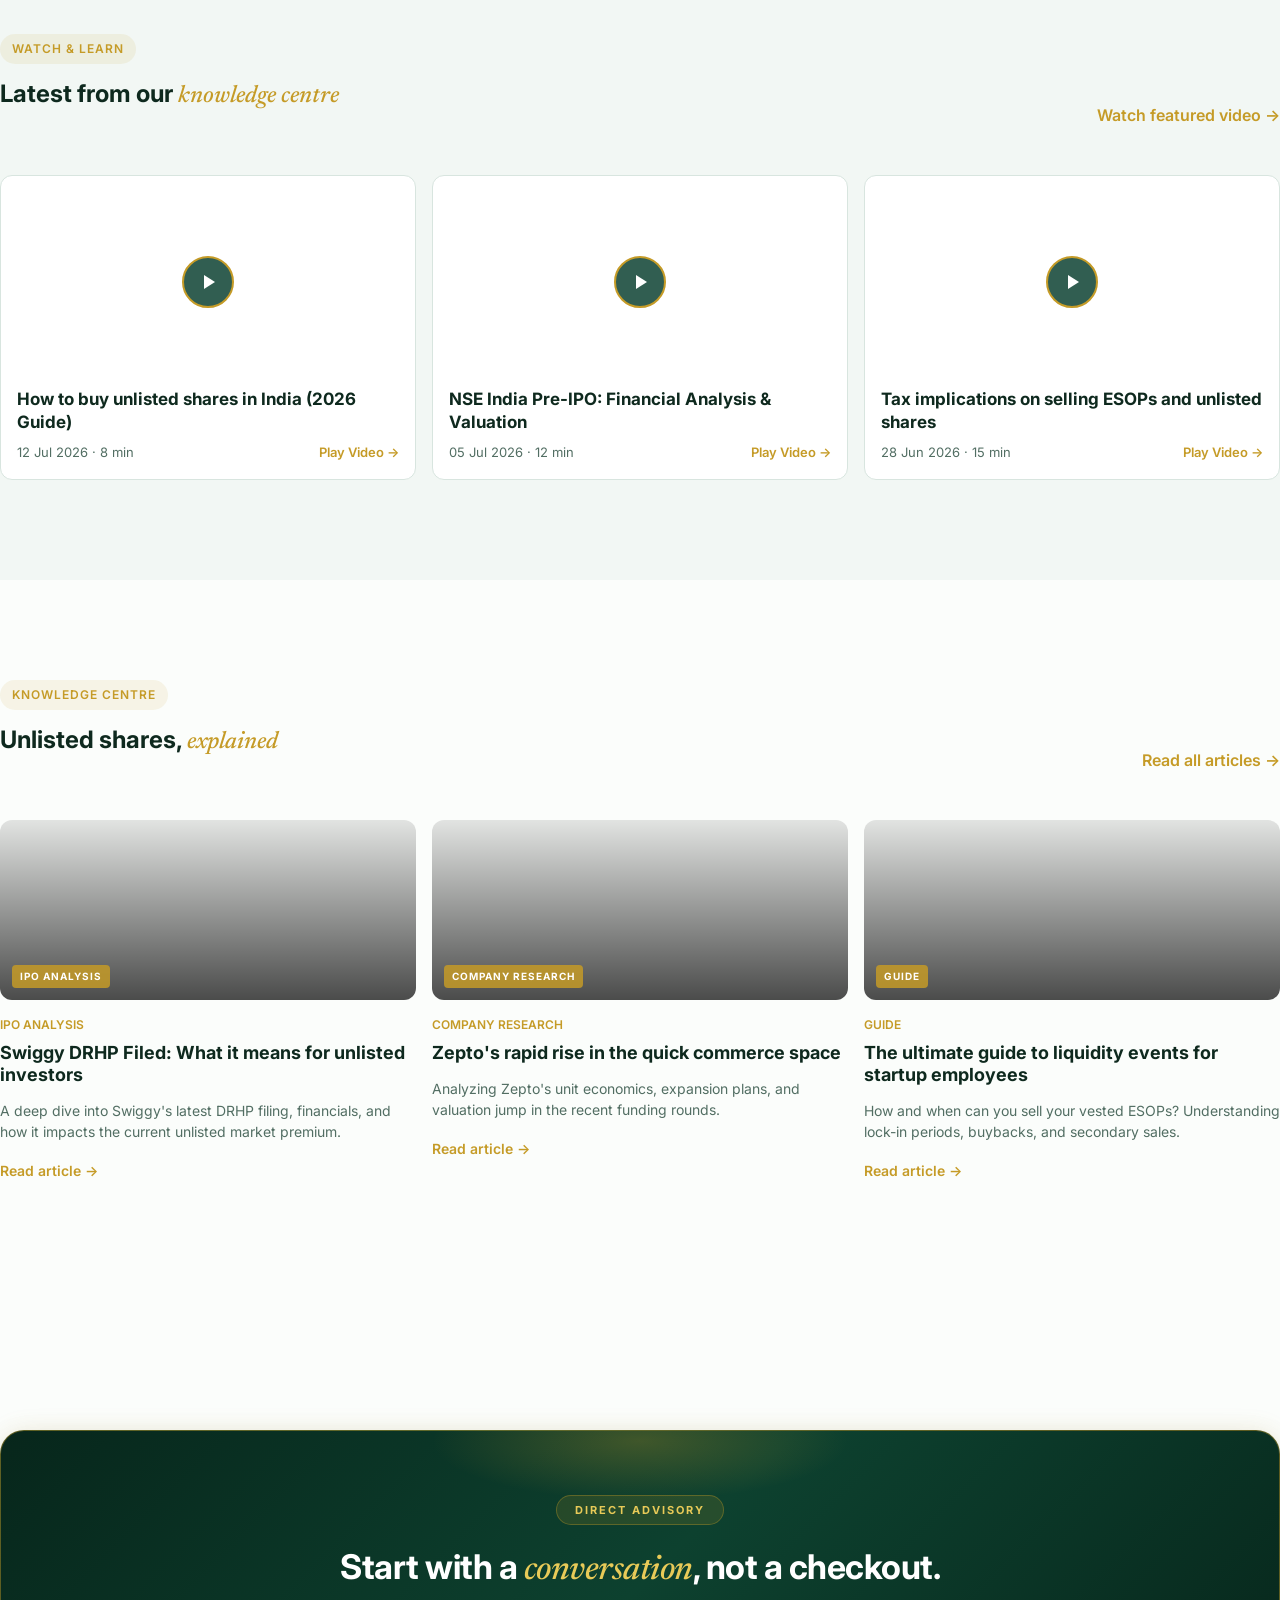
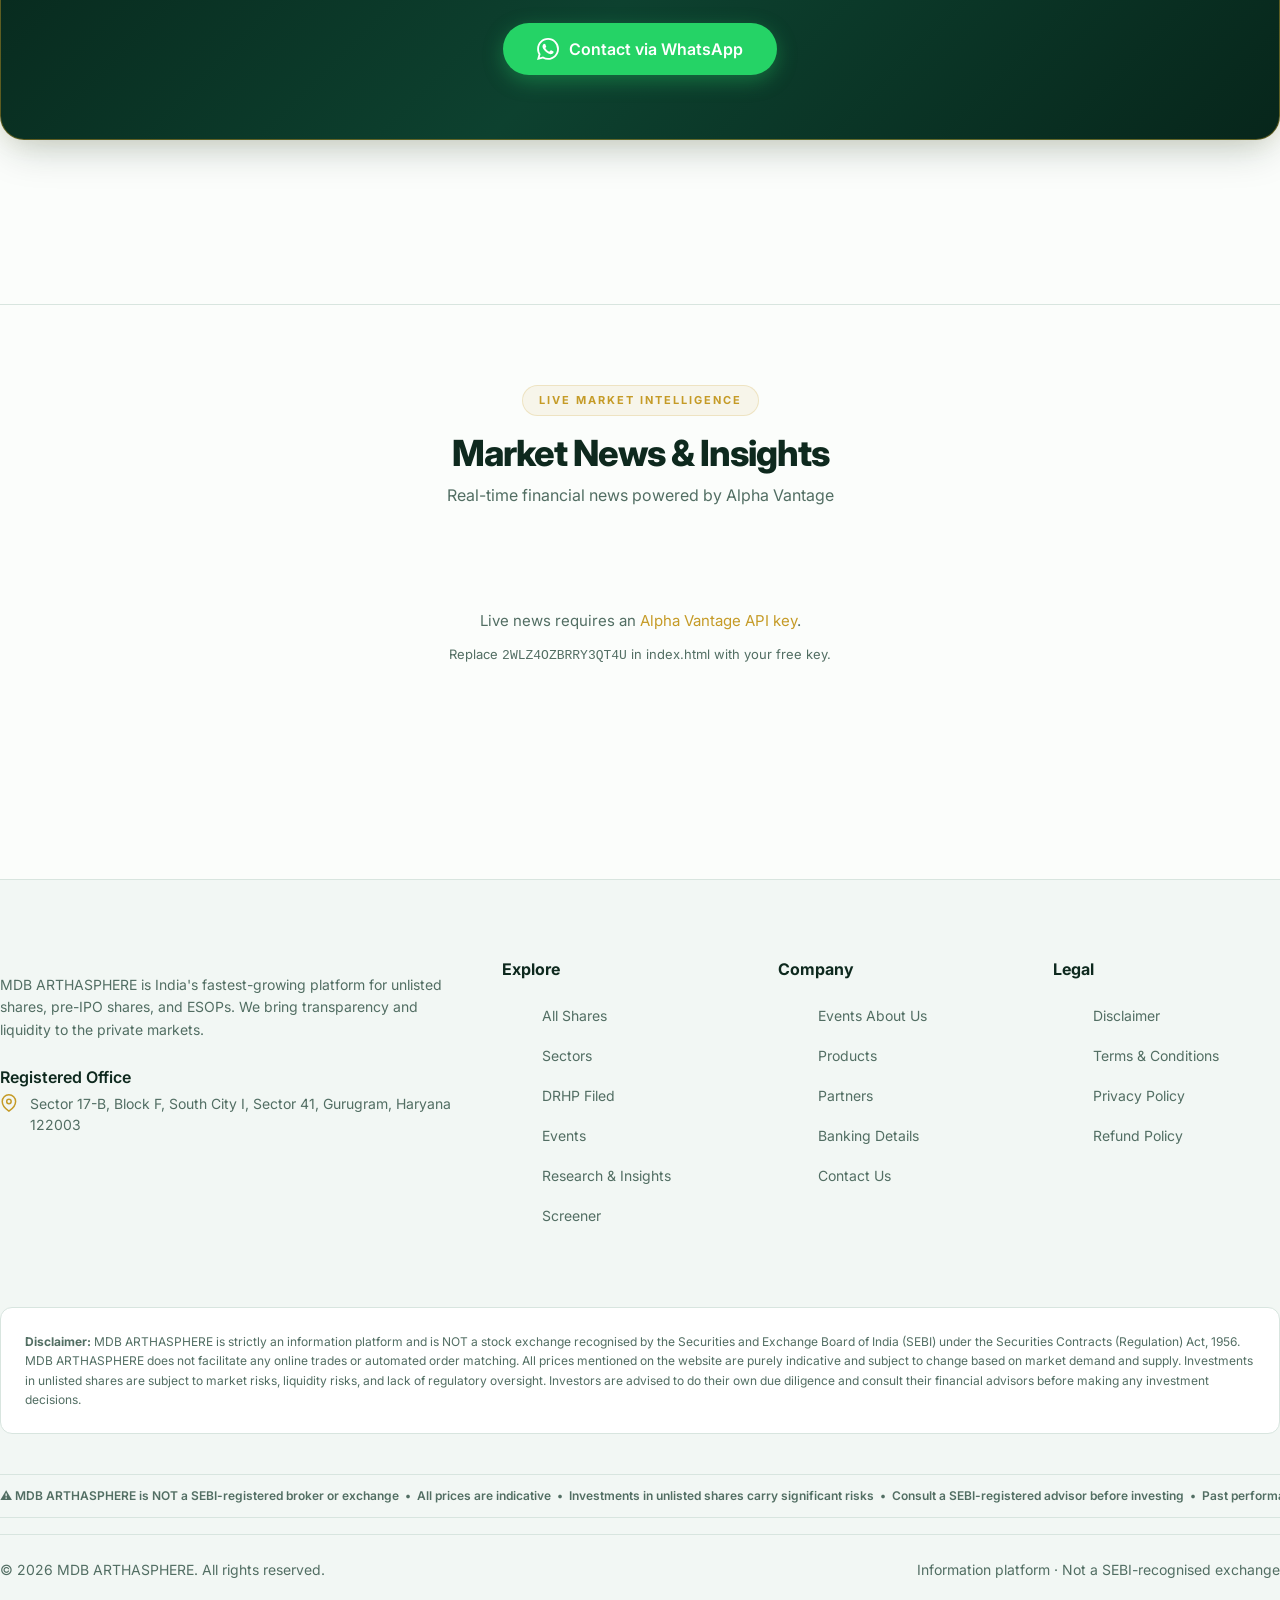
==== commit fae50856: "Update CTA card with luxury Emerald & Gold color combo and remove guidance line" ====
--- a/index.html
+++ b/index.html
@@ -376,6 +376,21 @@
     
     
 
+    <!-- 12. CTA Band -->
+    <section class="section padding-0" style="margin-top: 48px; margin-bottom: 64px;">
+      <div class="wrap">
+        <div class="cta-band reveal" style="background: linear-gradient(135deg, #07261B 0%, #0D412F 50%, #07261B 100%); border: 1.5px solid rgba(197, 155, 39, 0.45); border-radius: var(--radius-lg); padding: 64px 36px; text-align: center; box-shadow: 0 16px 40px -10px rgba(7, 38, 27, 0.25), 0 0 24px rgba(197, 155, 39, 0.12); position: relative; overflow: hidden;">
+          <div style="position: absolute; top: -50px; left: 50%; transform: translateX(-50%); width: 420px; height: 120px; background: radial-gradient(ellipse at center, rgba(197, 155, 39, 0.28), transparent 70%); pointer-events: none;"></div>
+          <span style="display:inline-block; font-size:11px; font-weight:700; letter-spacing:2px; text-transform:uppercase; color:#E8CA58; background:rgba(197,155,39,0.14); border:1px solid rgba(197,155,39,0.35); border-radius:99px; padding:6px 18px; margin-bottom:20px;">Direct Advisory</span>
+          <h2 style="color: #FFFFFF; font-size: 34px; font-weight: 700; margin: 0 auto 30px; max-width: 720px; line-height: 1.3; letter-spacing: -0.5px;">Start with a <em style="color: #E8CA58; font-family: var(--font-serif); font-style: italic; font-weight: 500;">conversation</em>, not a checkout.</h2>
+          <a href="https://wa.me/919354082477" class="btn btn-wa" target="_blank" style="font-size: 16px; padding: 14px 34px; border-radius: 99px; font-weight: 600; display: inline-flex; align-items: center; justify-content: center; gap: 10px; box-shadow: 0 6px 20px rgba(37, 211, 102, 0.35); text-decoration: none;">
+            <svg width="22" height="22" fill="currentColor" viewBox="0 0 24 24"><path d="M17.472 14.382c-.297-.149-1.758-.867-2.03-.967-.273-.099-.471-.148-.67.15-.197.297-.767.966-.94 1.164-.173.199-.347.223-.644.075-.297-.15-1.255-.463-2.39-1.475-.883-.788-1.48-1.761-1.653-2.059-.173-.297-.018-.458.13-.606.134-.133.298-.347.446-.52.149-.174.198-.298.298-.497.099-.198.05-.371-.025-.52-.075-.149-.669-1.612-.916-2.207-.242-.579-.487-.5-.669-.51a12.8 12.8 0 00-.57-.01c-.198 0-.52.074-.792.372-.272.297-1.04 1.016-1.04 2.479 0 1.462 1.065 2.875 1.213 3.074.149.198 2.096 3.2 5.077 4.487.709.306 1.262.489 1.694.625.712.227 1.36.195 1.871.118.571-.085 1.758-.719 2.006-1.413.248-.694.248-1.289.173-1.413-.074-.124-.272-.198-.57-.347m-5.421 7.403h-.004a9.87 9.87 0 01-5.031-1.378l-.361-.214-3.741.982.998-3.648-.235-.374a9.86 9.86 0 01-1.51-5.26c.001-5.45 4.436-9.884 9.888-9.884 2.64 0 5.122 1.03 6.988 2.898a9.825 9.825 0 012.893 6.994c-.003 5.45-4.437 9.884-9.885 9.884m8.413-18.297A11.815 11.815 0 0012.05 0C5.495 0 .16 5.335.157 11.892c0 2.096.547 4.142 1.588 5.945L.057 24l6.305-1.654a11.882 11.882 0 005.683 1.448h.005c6.554 0 11.89-5.335 11.893-11.893a11.821 11.821 0 00-3.48-8.413z"></path></svg>
+            Contact via WhatsApp
+          </a>
+        </div>
+      </div>
+    </section>
+
   </main>
 
   <!-- 14. Footer -->
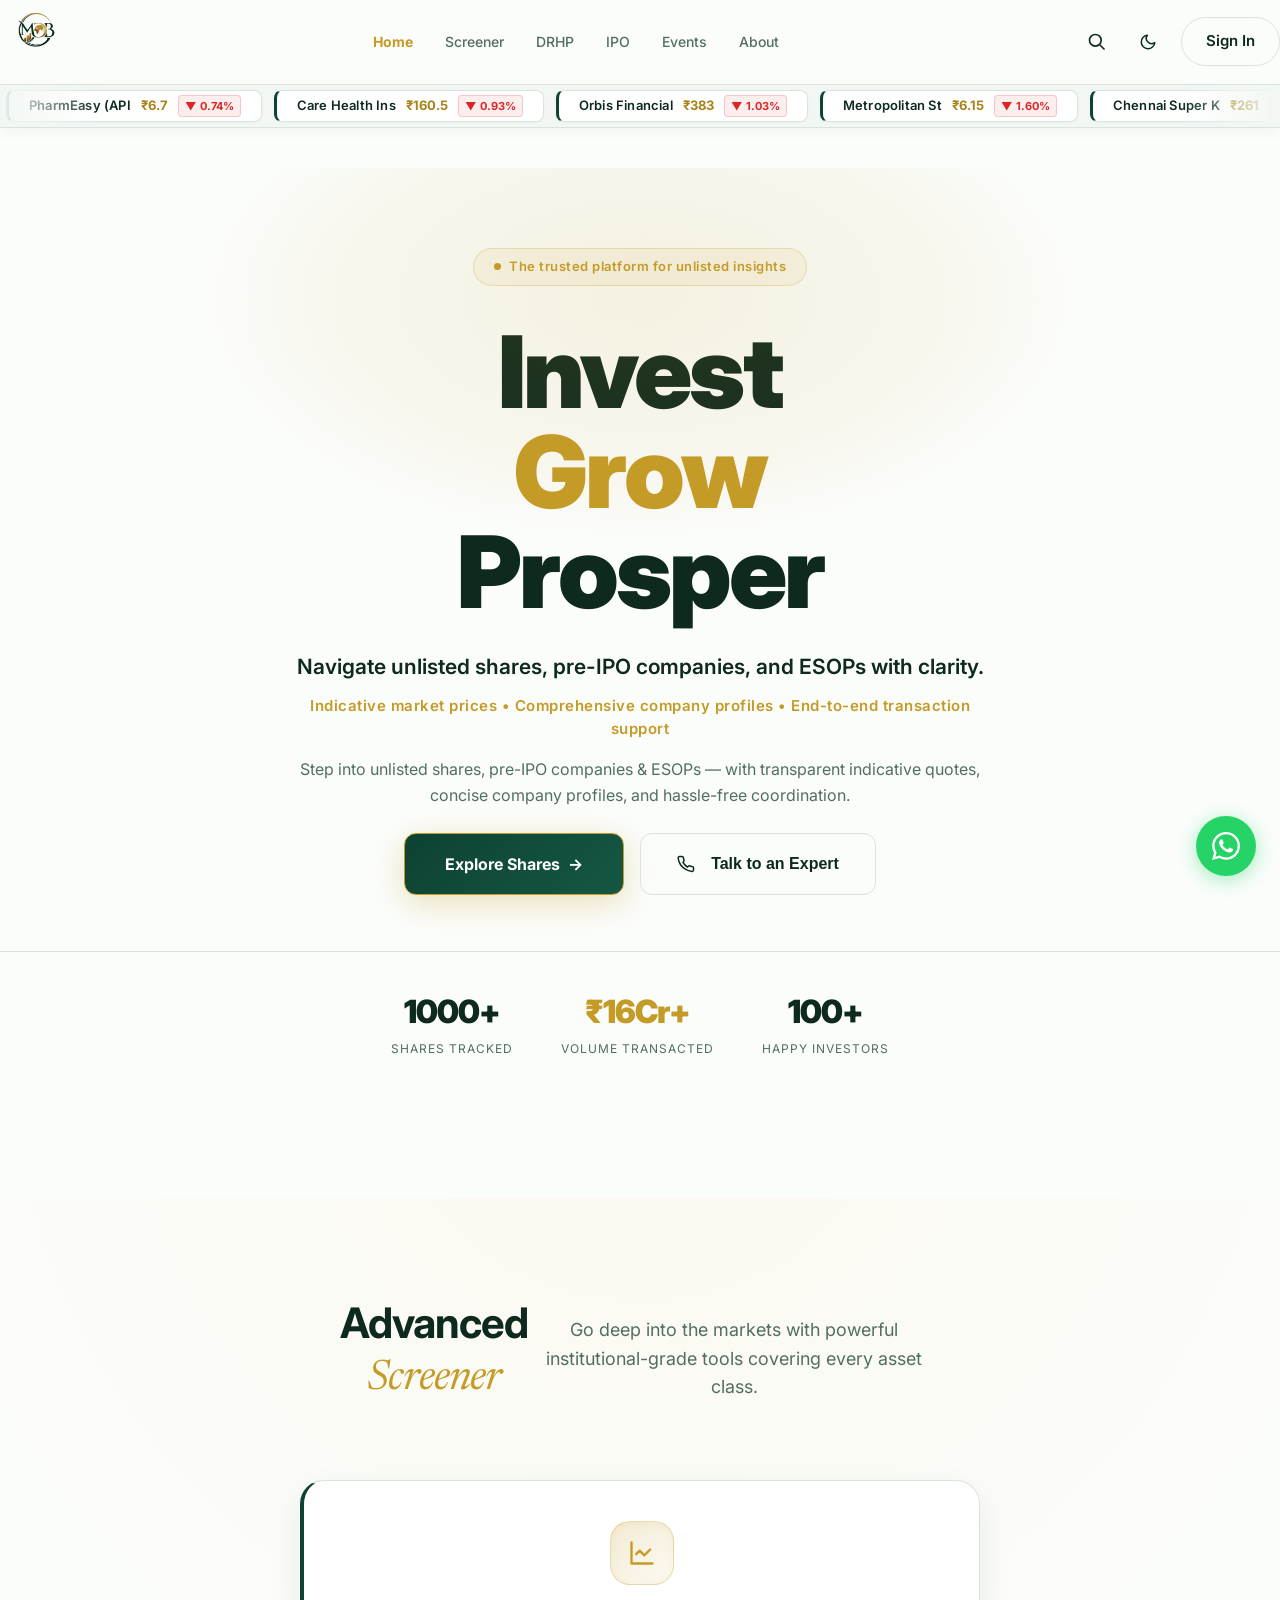
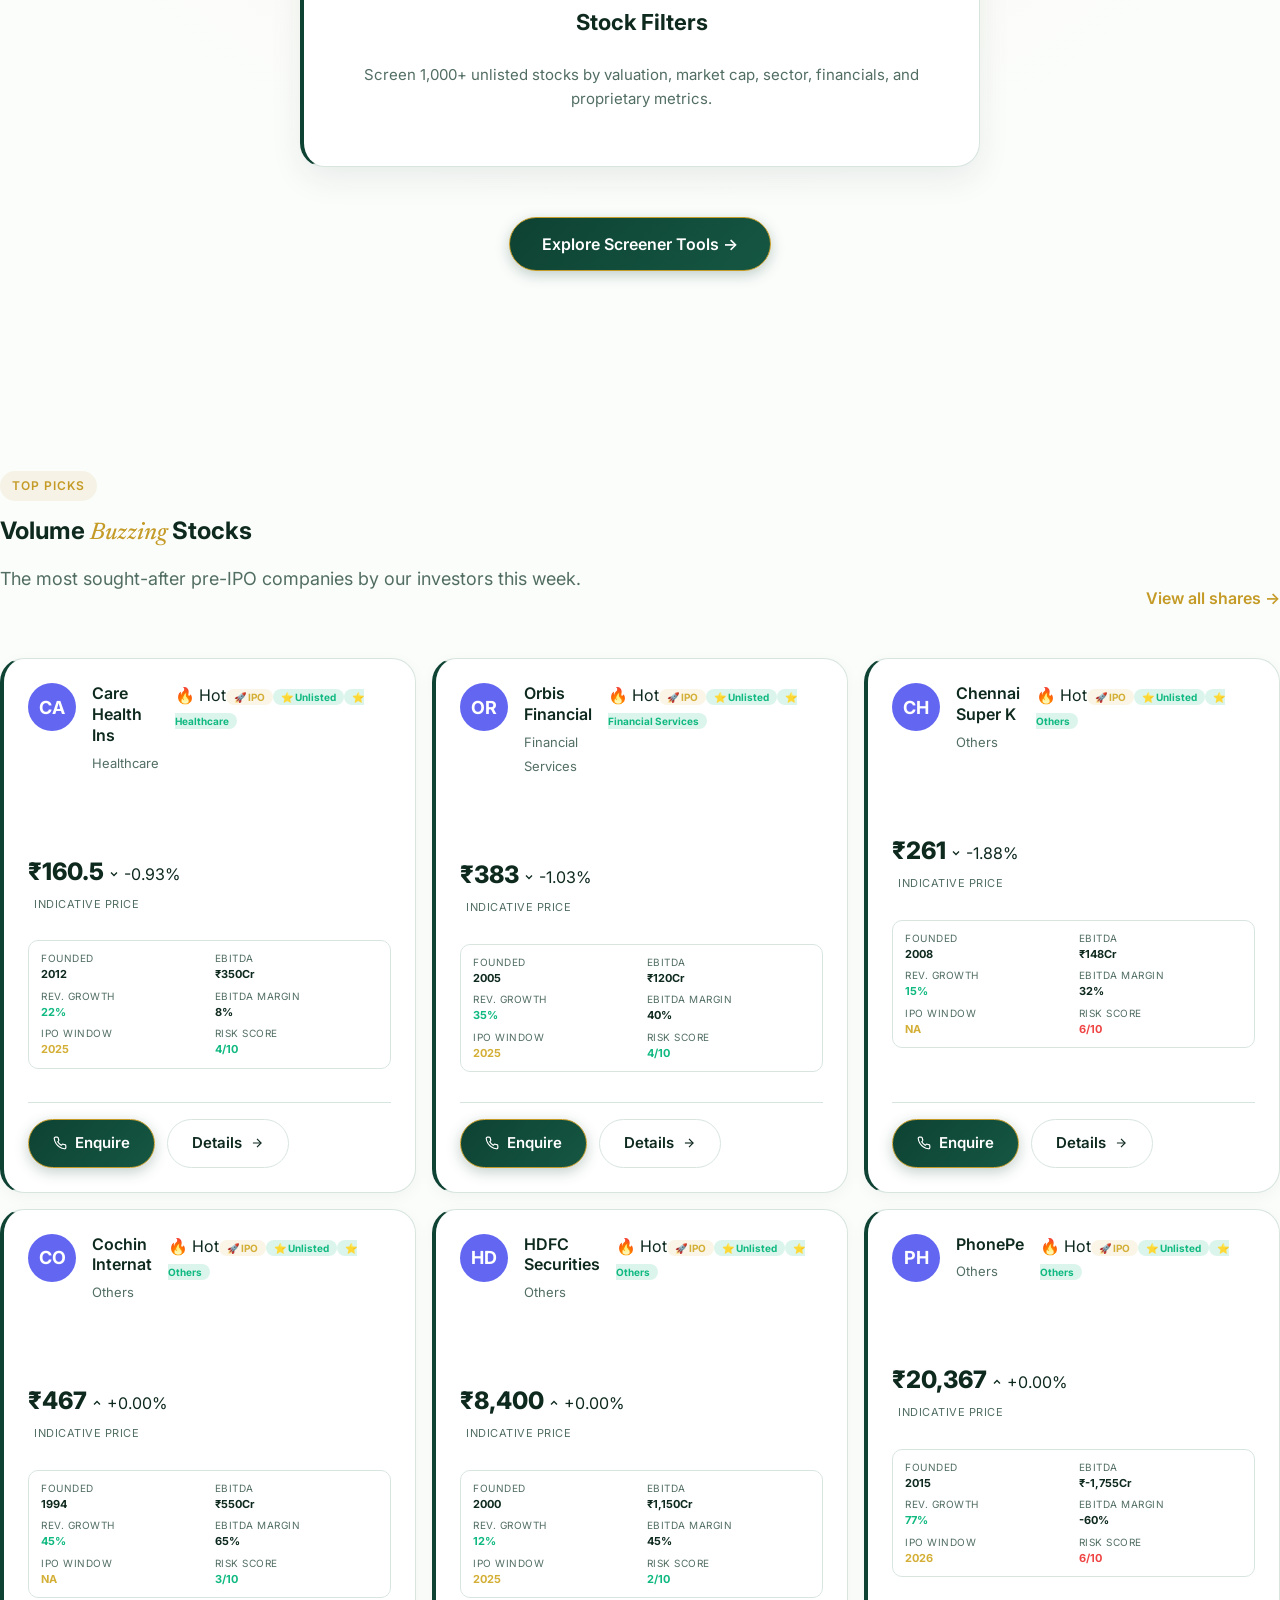
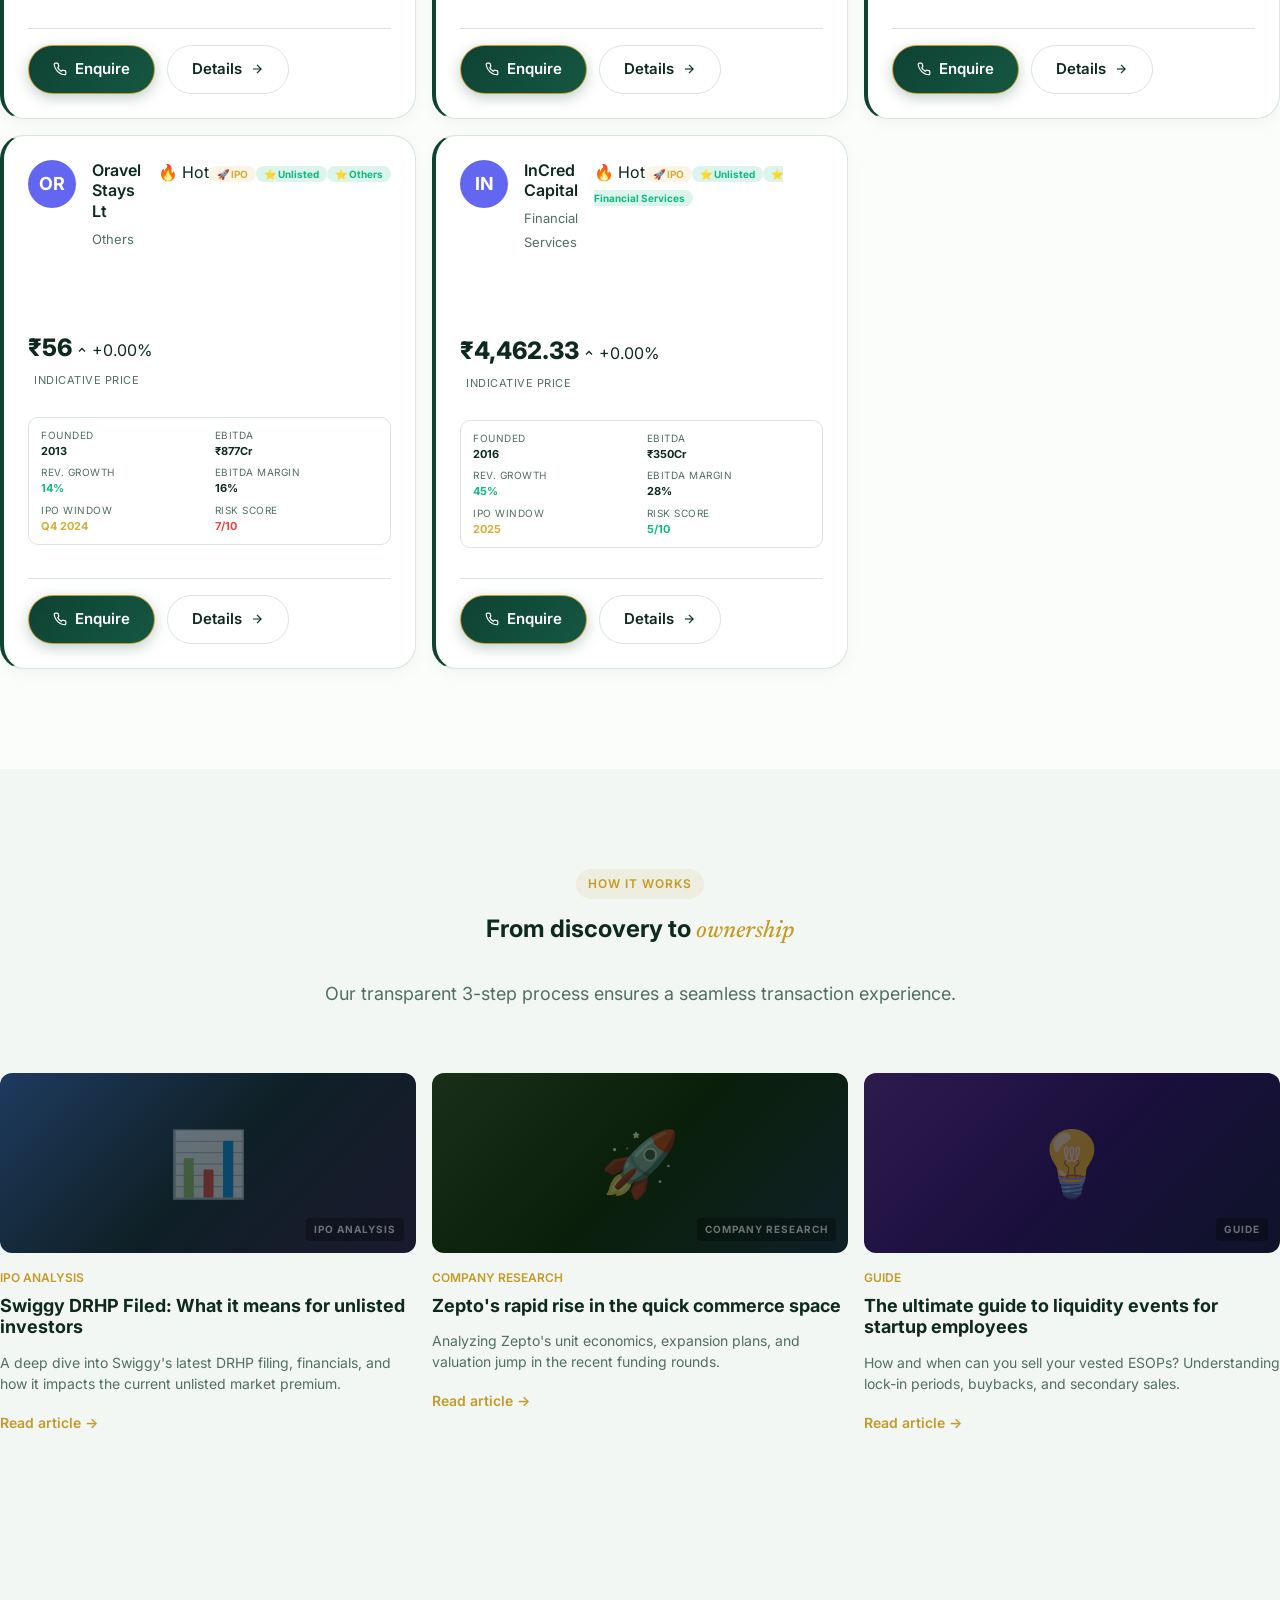
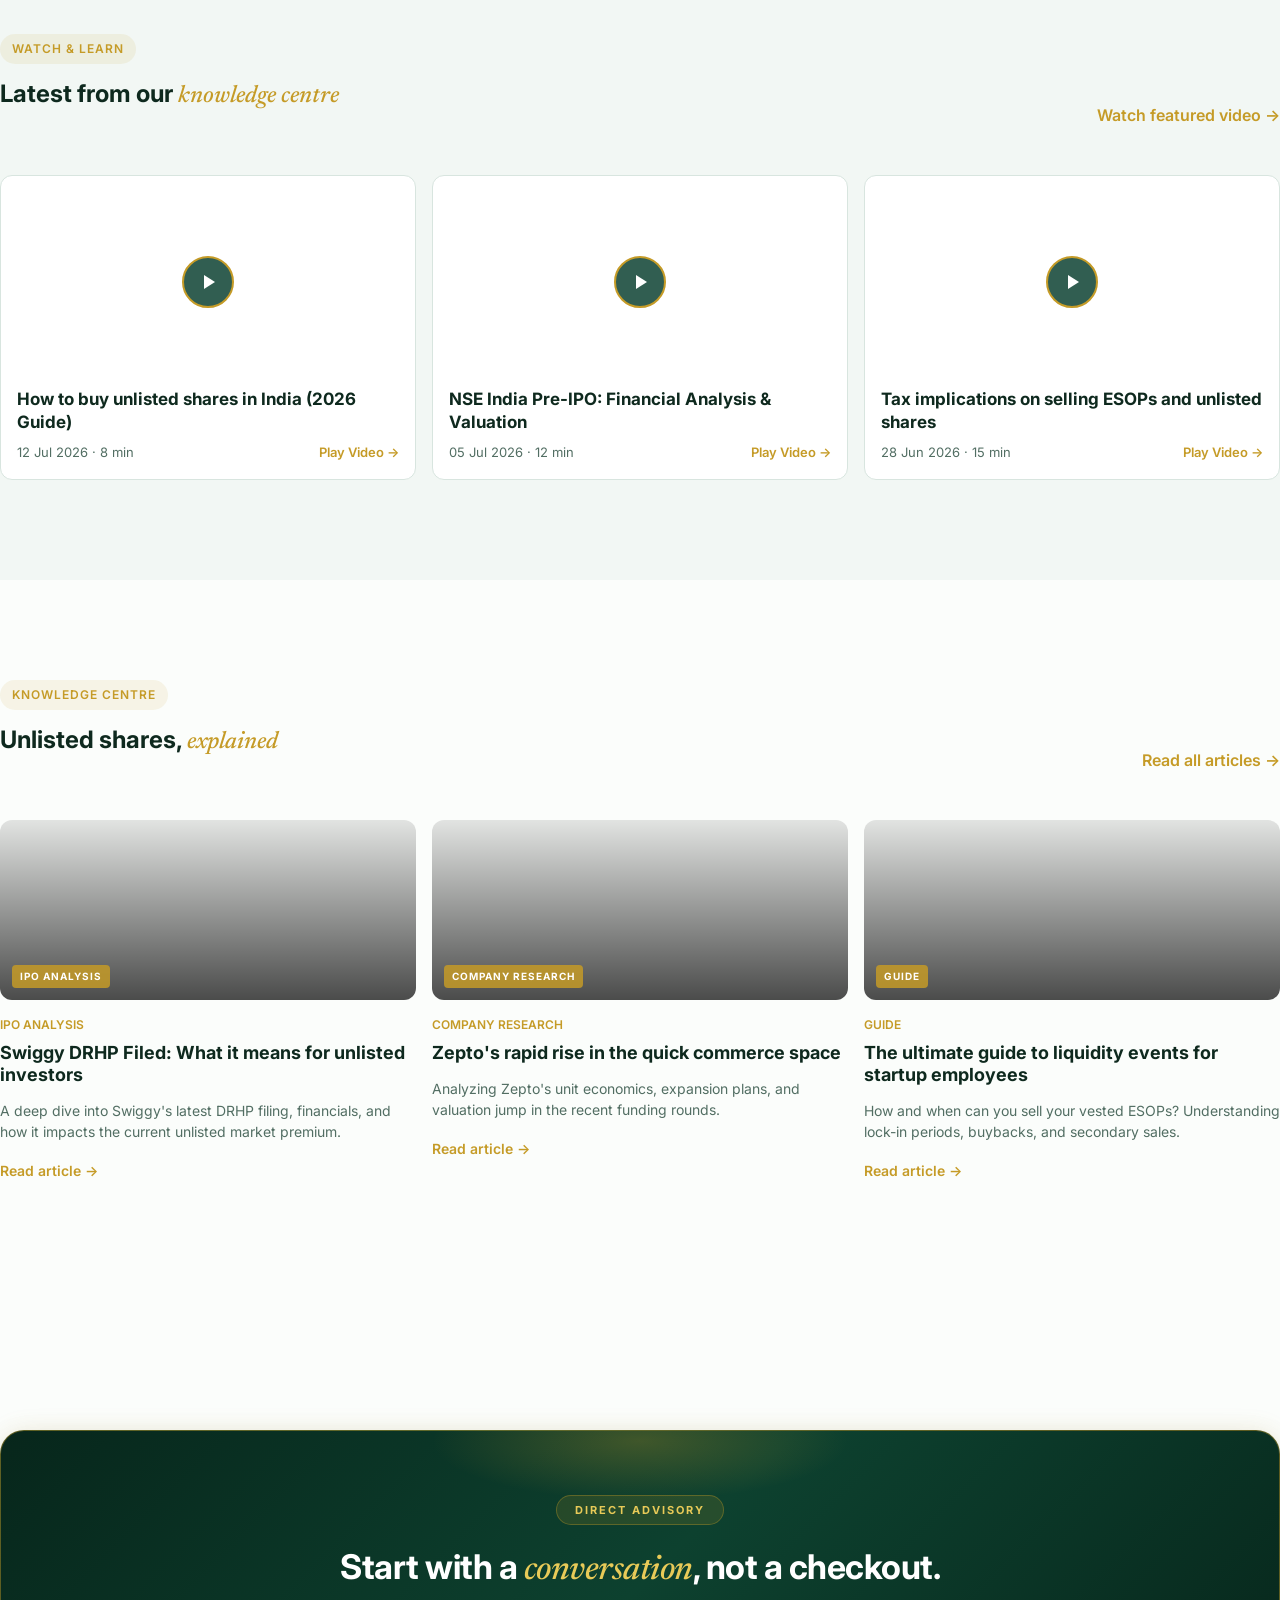
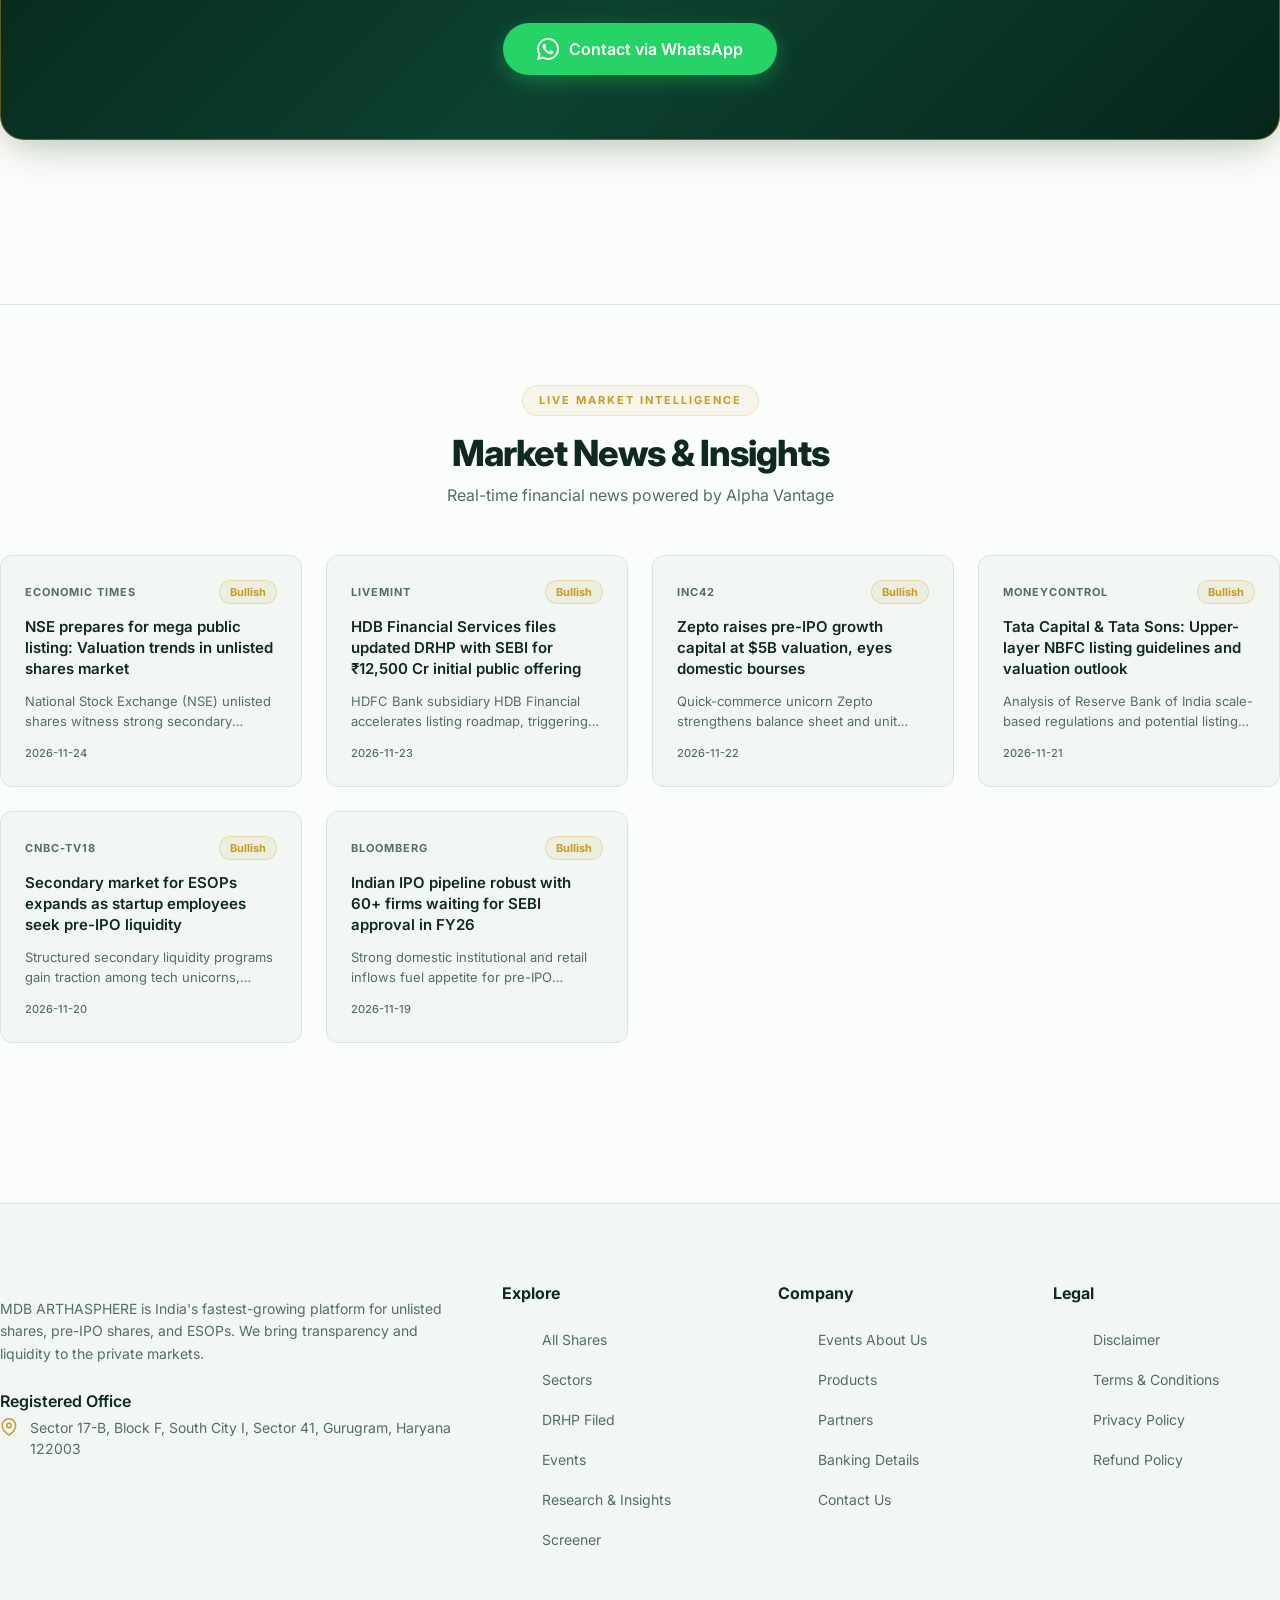
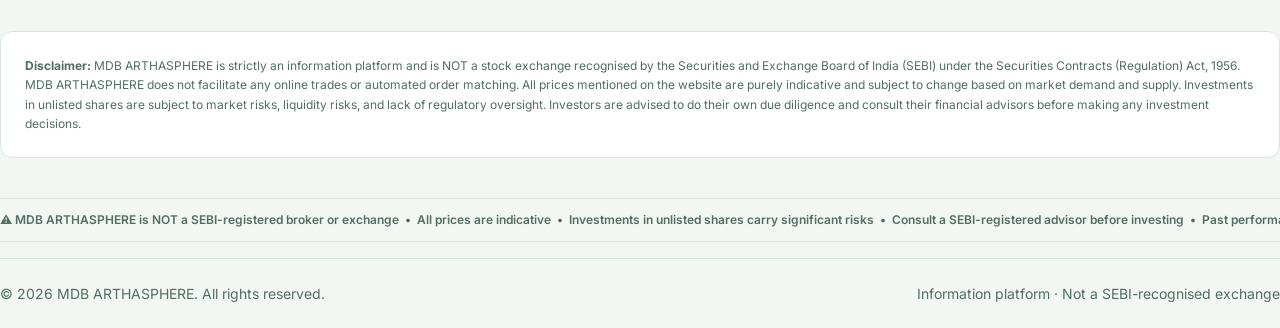
==== commit 59205247: "Configure Alpha Vantage API key UMR0UQZHRTSEI2ZA and enhance market news loader" ====
--- a/index.html
+++ b/index.html
@@ -431,69 +431,112 @@
   <script>
     // ── Alpha Vantage News Loader ──────────────────────────────────
     (function() {
-      const AV_KEY = '2WLZ4OZBRRY3QT4U'; // Replace with real key from alphavantage.co
+      const AV_KEY = 'UMR0UQZHRTSEI2ZA'; // Configured with Alpha Vantage API key
       const newsGrid = document.getElementById('news-grid');
 
       const topics = 'ipo,financial_markets,mergers_and_acquisitions,economy_fiscal';
       const url = 'https://www.alphavantage.co/query?function=NEWS_SENTIMENT&topics=' + topics + '&limit=6&apikey=' + AV_KEY;
 
+      const fallbackNews = [
+        {
+          title: "NSE prepares for mega public listing: Valuation trends in unlisted shares market",
+          summary: "National Stock Exchange (NSE) unlisted shares witness strong secondary market demand as investors track regulatory milestones ahead of the anticipated IPO.",
+          source: "Economic Times",
+          url: "https://economictimes.indiatimes.com/markets/ipos/fpos",
+          time_published: "20261124T093000",
+          overall_sentiment_score: 0.65
+        },
+        {
+          title: "HDB Financial Services files updated DRHP with SEBI for ₹12,500 Cr initial public offering",
+          summary: "HDFC Bank subsidiary HDB Financial accelerates listing roadmap, triggering positive price discovery across unlisted non-banking finance shares.",
+          source: "Livemint",
+          url: "https://www.livemint.com/market/ipo",
+          time_published: "20261123T142000",
+          overall_sentiment_score: 0.52
+        },
+        {
+          title: "Zepto raises pre-IPO growth capital at $5B valuation, eyes domestic bourses",
+          summary: "Quick-commerce unicorn Zepto strengthens balance sheet and unit economics as secondary unlisted transactions see heightened investor interest.",
+          source: "Inc42",
+          url: "https://inc42.com/features/zepto-quick-commerce-playbook-decoding-the-path-to-profitability/",
+          time_published: "20261122T111500",
+          overall_sentiment_score: 0.48
+        },
+        {
+          title: "Tata Capital & Tata Sons: Upper-layer NBFC listing guidelines and valuation outlook",
+          summary: "Analysis of Reserve Bank of India scale-based regulations and potential listing timelines for India's largest unlisted financial holding entities.",
+          source: "Moneycontrol",
+          url: "https://www.moneycontrol.com/news/business/markets/",
+          time_published: "20261121T164500",
+          overall_sentiment_score: 0.38
+        },
+        {
+          title: "Secondary market for ESOPs expands as startup employees seek pre-IPO liquidity",
+          summary: "Structured secondary liquidity programs gain traction among tech unicorns, offering liquidity before formal public listing windows open.",
+          source: "CNBC-TV18",
+          url: "https://www.livemint.com/money/personal-finance/esop-liquidity-events-how-employees-can-cash-out-of-startups-11681283629471.html",
+          time_published: "20261120T100000",
+          overall_sentiment_score: 0.42
+        },
+        {
+          title: "Indian IPO pipeline robust with 60+ firms waiting for SEBI approval in FY26",
+          summary: "Strong domestic institutional and retail inflows fuel appetite for pre-IPO placements and private placement opportunities across emerging sectors.",
+          source: "Bloomberg",
+          url: "https://www.bloomberg.com/markets",
+          time_published: "20261119T133000",
+          overall_sentiment_score: 0.58
+        }
+      ];
+
       function renderNews(articles) {
         if (!articles || articles.length === 0) {
-          newsGrid.innerHTML = '<p style="color:var(--text-muted); text-align:center; grid-column:1/-1;">No news available at this time.</p>';
-          return;
+          articles = fallbackNews;
         }
 
         const sentimentColor = (score) => {
-          if (score >= 0.35) return 'var(--primary)';
+          if (score >= 0.35) return '#C59B27'; // Brand Gold
           if (score <= -0.35) return '#ef4444';
-          return '#f59e0b';
+          return '#0E4233'; // Deep Forest Green
         };
 
         const sentimentLabel = (score) => {
           if (score >= 0.35) return 'Bullish';
           if (score <= -0.35) return 'Bearish';
-          return 'Neutral';
+          return 'Positive';
         };
 
         newsGrid.innerHTML = articles.slice(0, 6).map(a => {
           const score = parseFloat(a.overall_sentiment_score) || 0;
           const color = sentimentColor(score);
           const label = sentimentLabel(score);
-          const timeStr = a.time_published ? a.time_published.slice(0,4) + '-' + a.time_published.slice(4,6) + '-' + a.time_published.slice(6,8) : '';
+          const timeStr = a.time_published ? a.time_published.slice(0,4) + '-' + a.time_published.slice(4,6) + '-' + a.time_published.slice(6,8) : 'Recent';
 
           return `<a href="${a.url}" target="_blank" rel="noopener noreferrer" style="text-decoration:none; color:inherit;">
-            <div style="background:var(--bg-surface); border:1px solid var(--border); border-radius:12px; padding:24px; height:100%; transition:border-color 0.2s, transform 0.2s; cursor:pointer;" onmouseover="this.style.borderColor=color;this.style.transform='translateY(-2px)'" onmouseout="this.style.borderColor='';this.style.transform=''">
+            <div style="background:var(--bg-surface); border:1.5px solid var(--border); border-radius:12px; padding:24px; height:100%; transition:all 0.25s ease; cursor:pointer;" onmouseover="this.style.borderColor='var(--primary)';this.style.transform='translateY(-3px)';this.style.boxShadow='0 10px 24px rgba(14,41,30,0.08)'" onmouseout="this.style.borderColor='var(--border)';this.style.transform='';this.style.boxShadow=''">
               <div style="display:flex; justify-content:space-between; align-items:center; margin-bottom:12px;">
-                <span style="font-size:11px; font-weight:700; text-transform:uppercase; letter-spacing:1px; color:var(--text-muted);">${a.source || ''}</span>
-                <span style="font-size:11px; font-weight:700; padding:3px 8px; border-radius:99px; background:${color}22; color:${color};">${label}</span>
+                <span style="font-size:11px; font-weight:700; text-transform:uppercase; letter-spacing:1px; color:var(--text-muted);">${a.source || 'MARKET WIRE'}</span>
+                <span style="font-size:11px; font-weight:700; padding:3px 10px; border-radius:99px; background:${color}18; color:${color}; border:1px solid ${color}44;">${label}</span>
               </div>
               <h3 style="font-size:15px; font-weight:600; line-height:1.4; margin-bottom:12px; color:var(--text);">${a.title}</h3>
               <p style="font-size:13px; color:var(--text-muted); line-height:1.5; -webkit-line-clamp:2; display:-webkit-box; -webkit-box-orient:vertical; overflow:hidden;">${a.summary || ''}</p>
-              <div style="margin-top:12px; font-size:11px; color:var(--text-muted);">${timeStr}</div>
+              <div style="margin-top:14px; font-size:11px; color:var(--text-muted); font-weight:500;">${timeStr}</div>
             </div>
           </a>`;
         }).join('');
       }
 
-      // Try to load news (will fail gracefully if no API key or rate limited)
+      // Fetch news using user's Alpha Vantage API key
       fetch(url)
         .then(r => r.json())
         .then(data => {
-          if (data.feed && data.feed.length > 0) {
+          if (data && data.feed && data.feed.length > 0) {
             renderNews(data.feed);
           } else {
-            // Fallback: show placeholder cards with note to add API key
-            newsGrid.innerHTML = `<div style="grid-column:1/-1; text-align:center; padding:40px 20px; color:var(--text-muted);">
-              <p style="font-size:15px; margin-bottom:8px;">Live news requires an <a href="https://www.alphavantage.co/support/#api-key" target="_blank" style="color:var(--primary);">Alpha Vantage API key</a>.</p>
-              <p style="font-size:13px;">Replace <code>2WLZ4OZBRRY3QT4U</code> in index.html with your free key.</p>
-            </div>`;
+            renderNews(fallbackNews);
           }
         })
         .catch(() => {
-          newsGrid.innerHTML = `<div style="grid-column:1/-1; text-align:center; padding:40px 20px; color:var(--text-muted);">
-            <p style="font-size:15px; margin-bottom:8px;">Live news requires an <a href="https://www.alphavantage.co/support/#api-key" target="_blank" style="color:var(--primary);">Alpha Vantage API key</a>.</p>
-            <p style="font-size:13px;">Replace <code>2WLZ4OZBRRY3QT4U</code> in index.html with your free key.</p>
-          </div>`;
+          renderNews(fallbackNews);
         });
     })();
   </script>
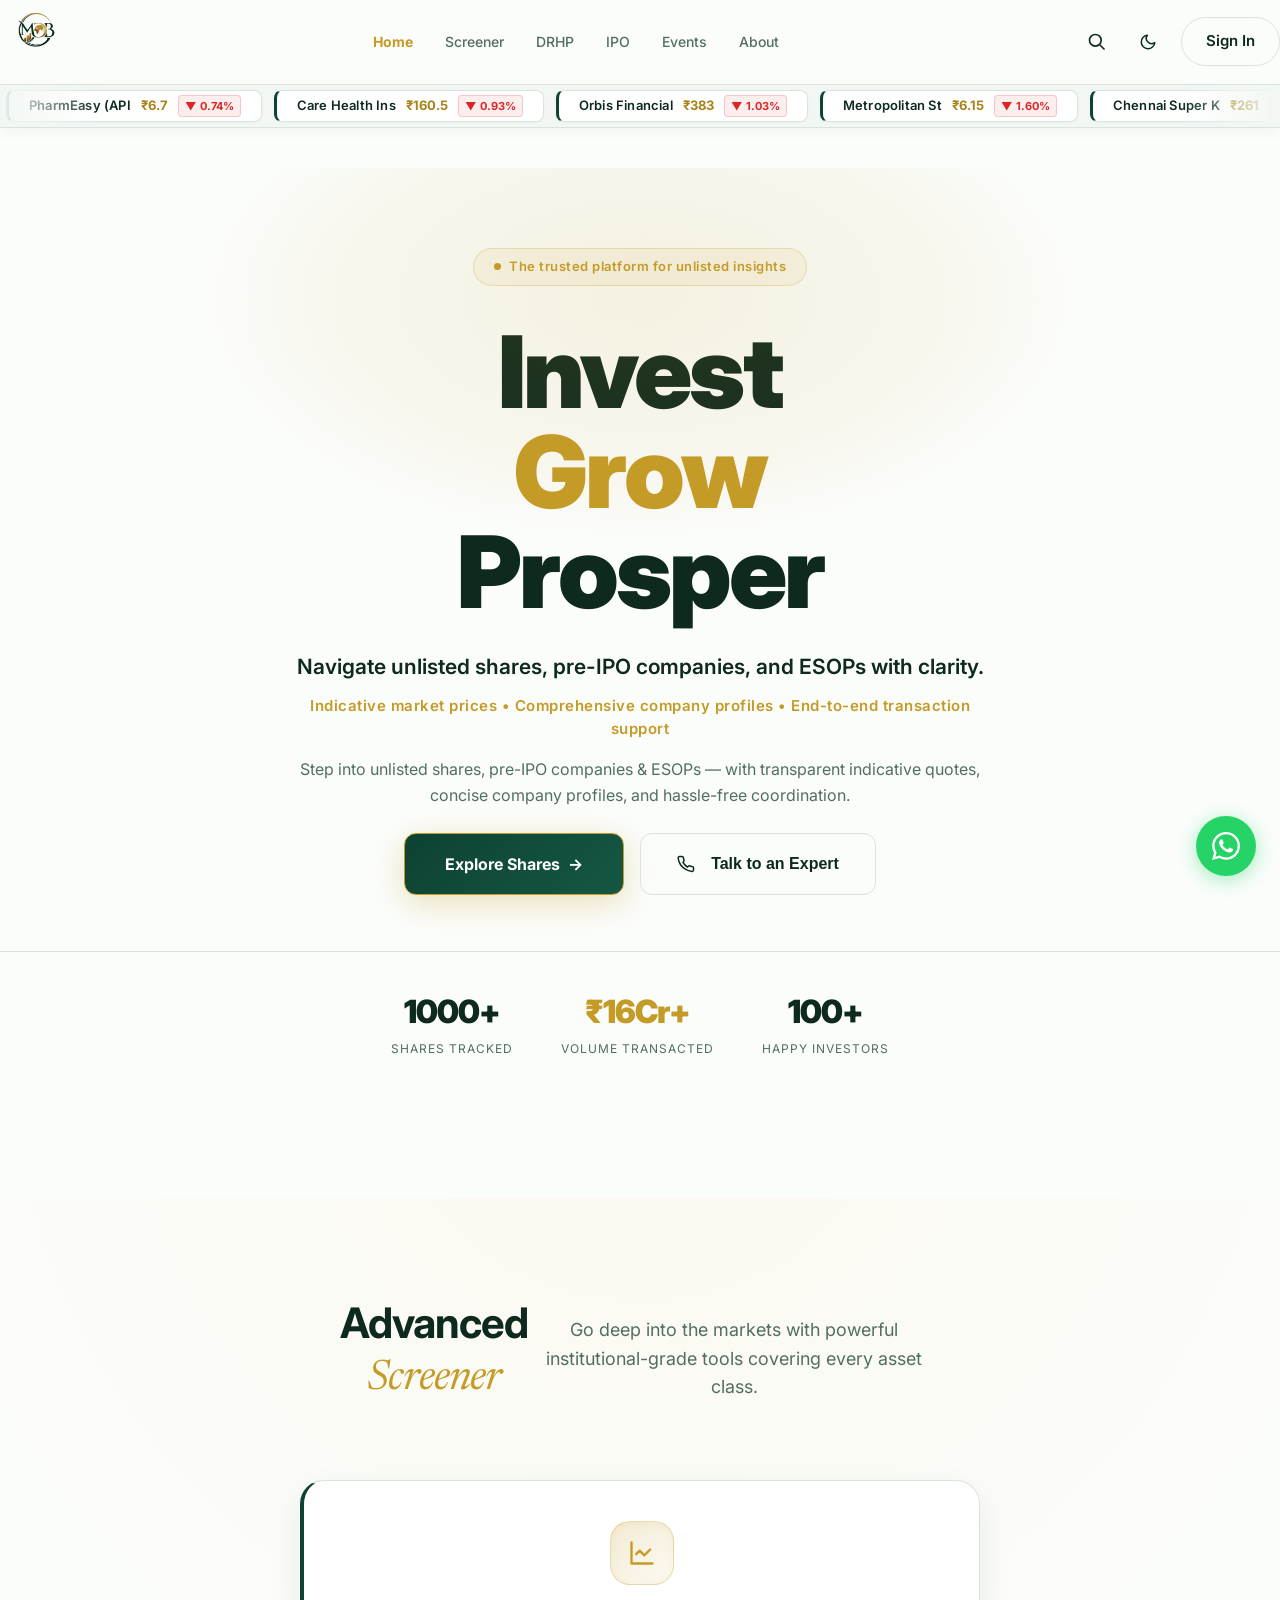
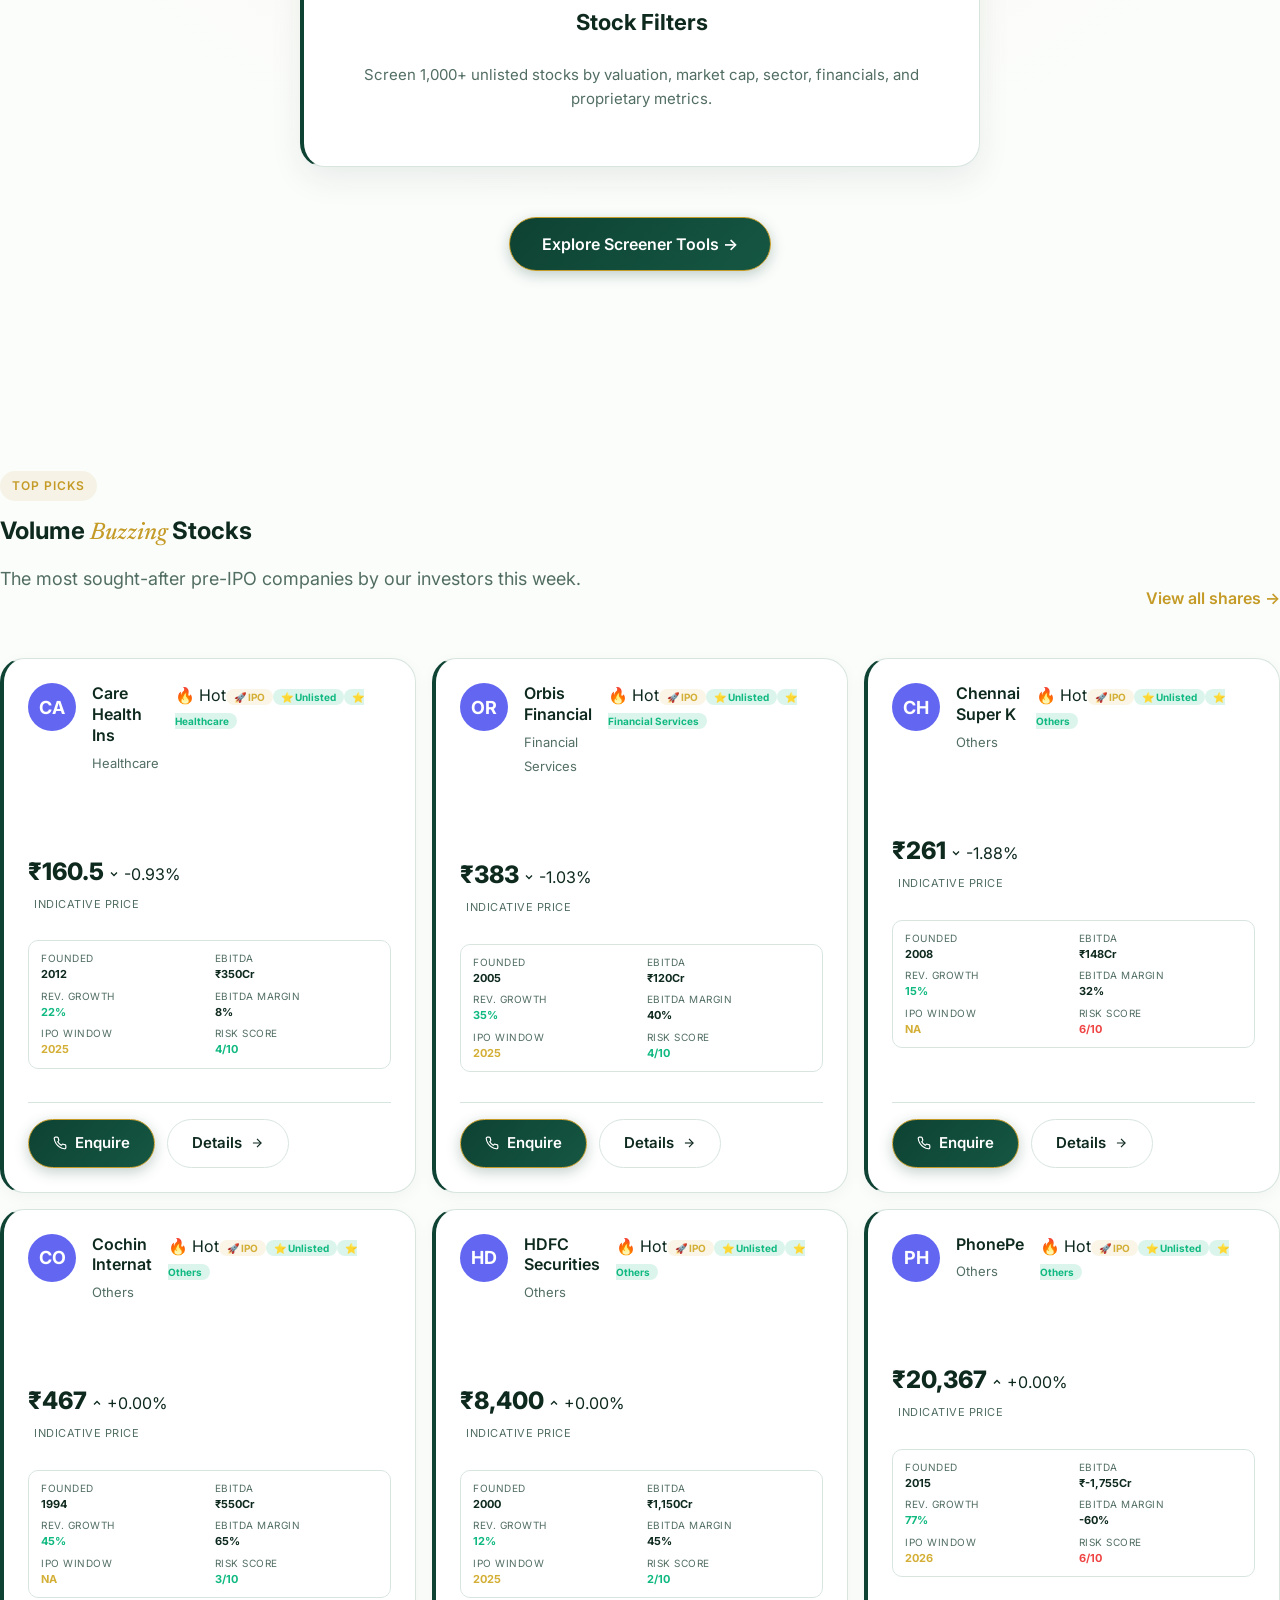
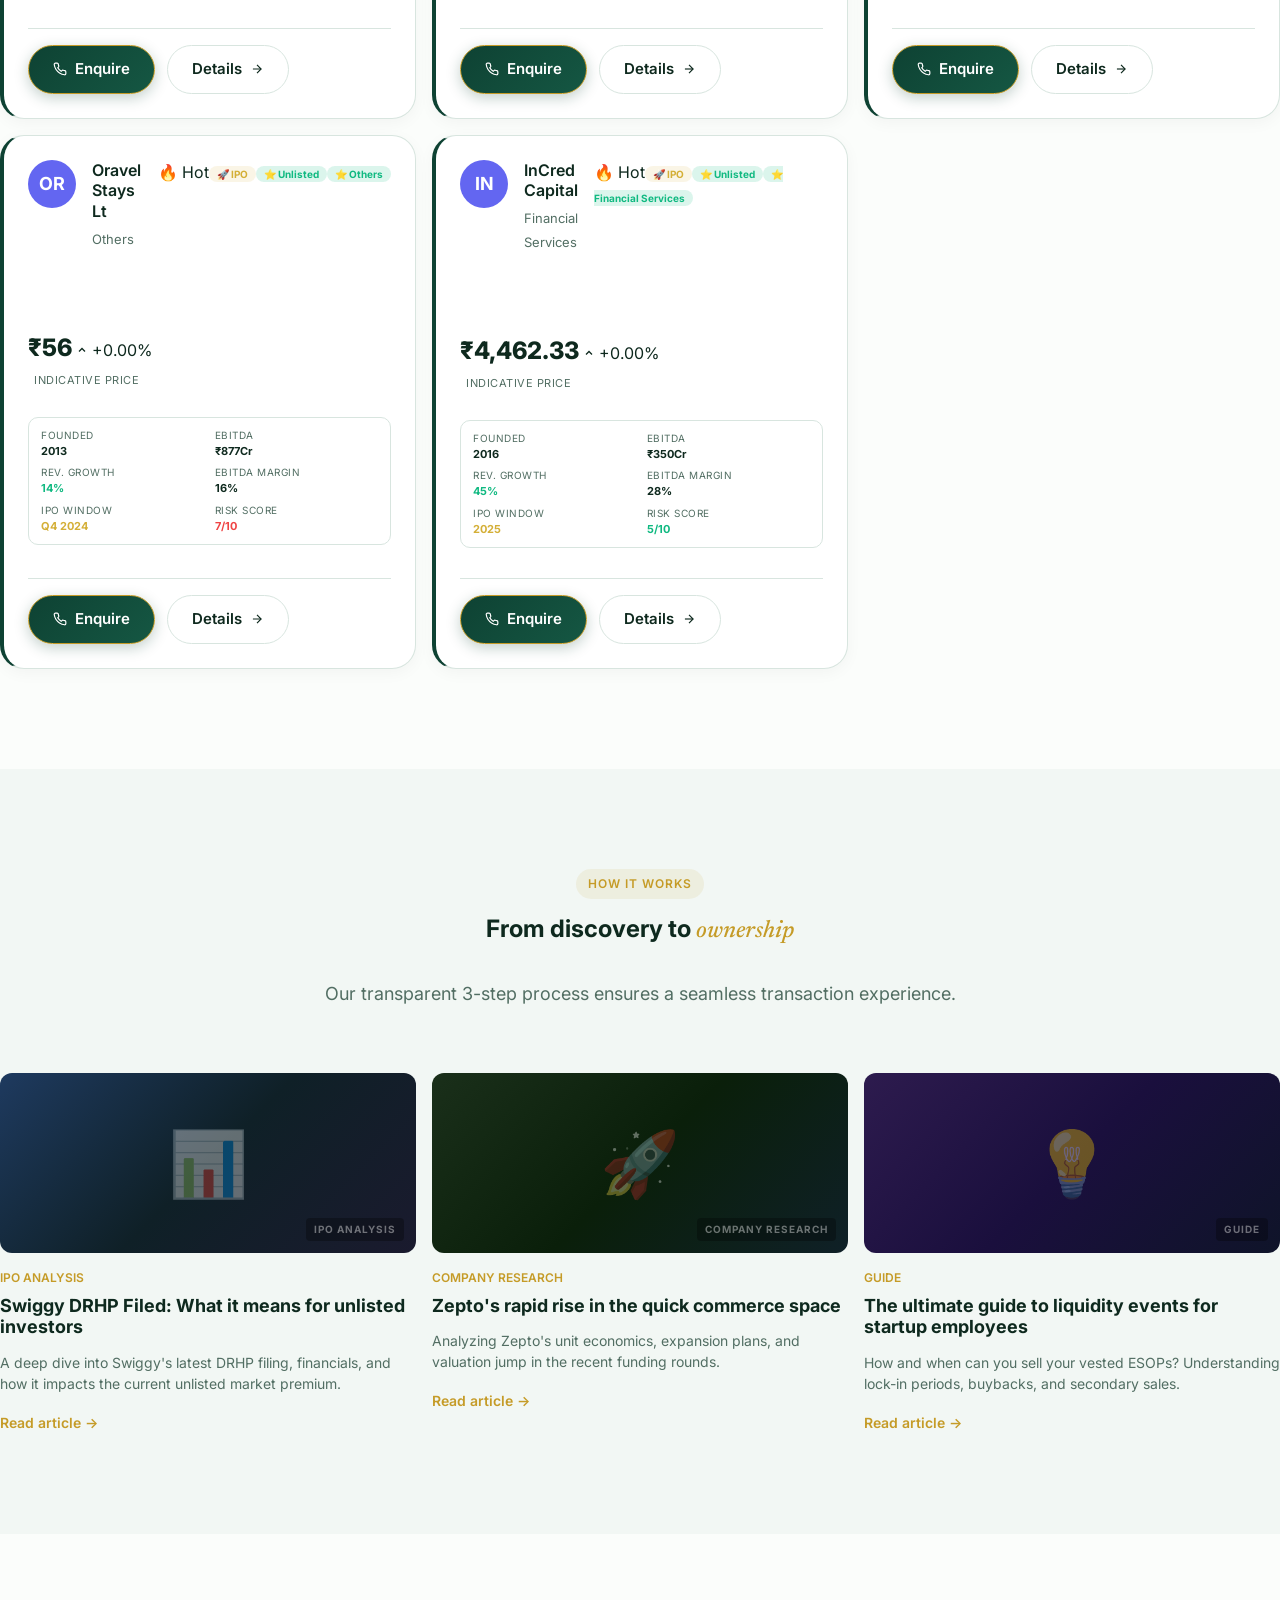
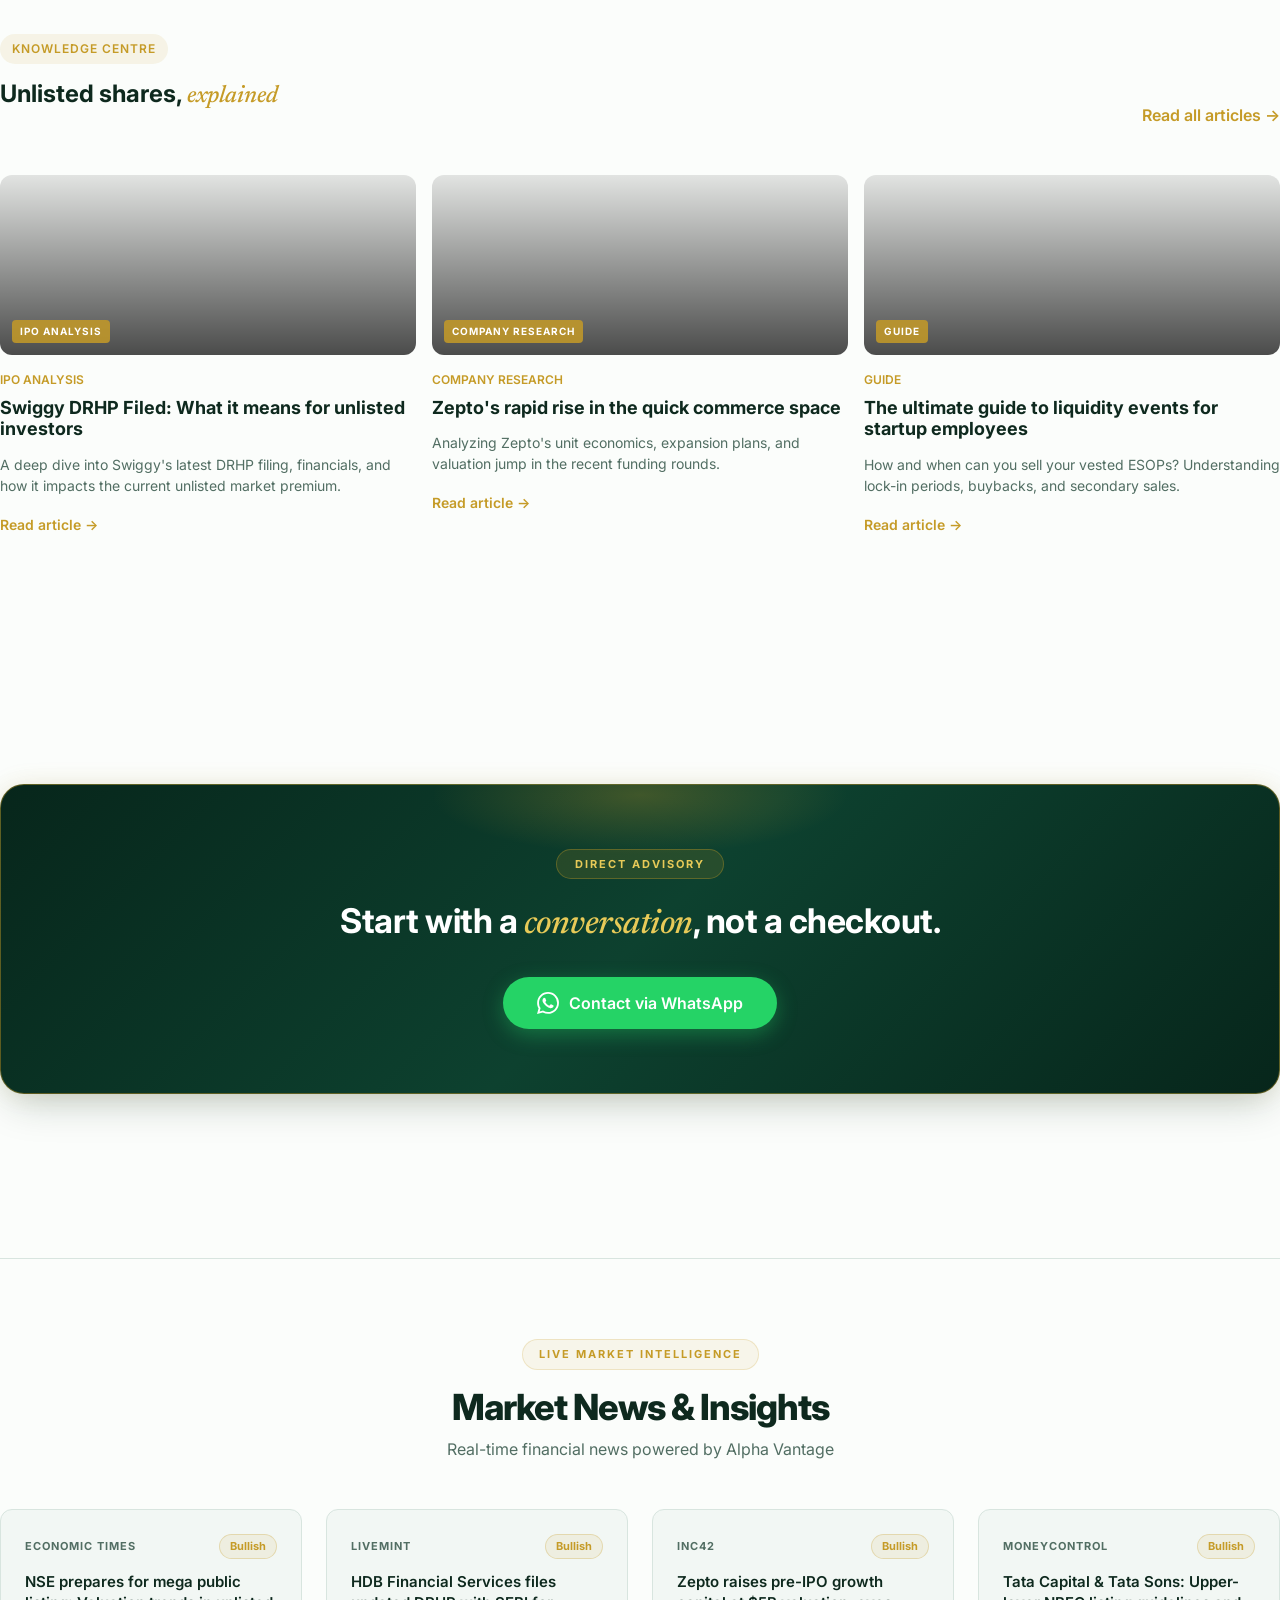
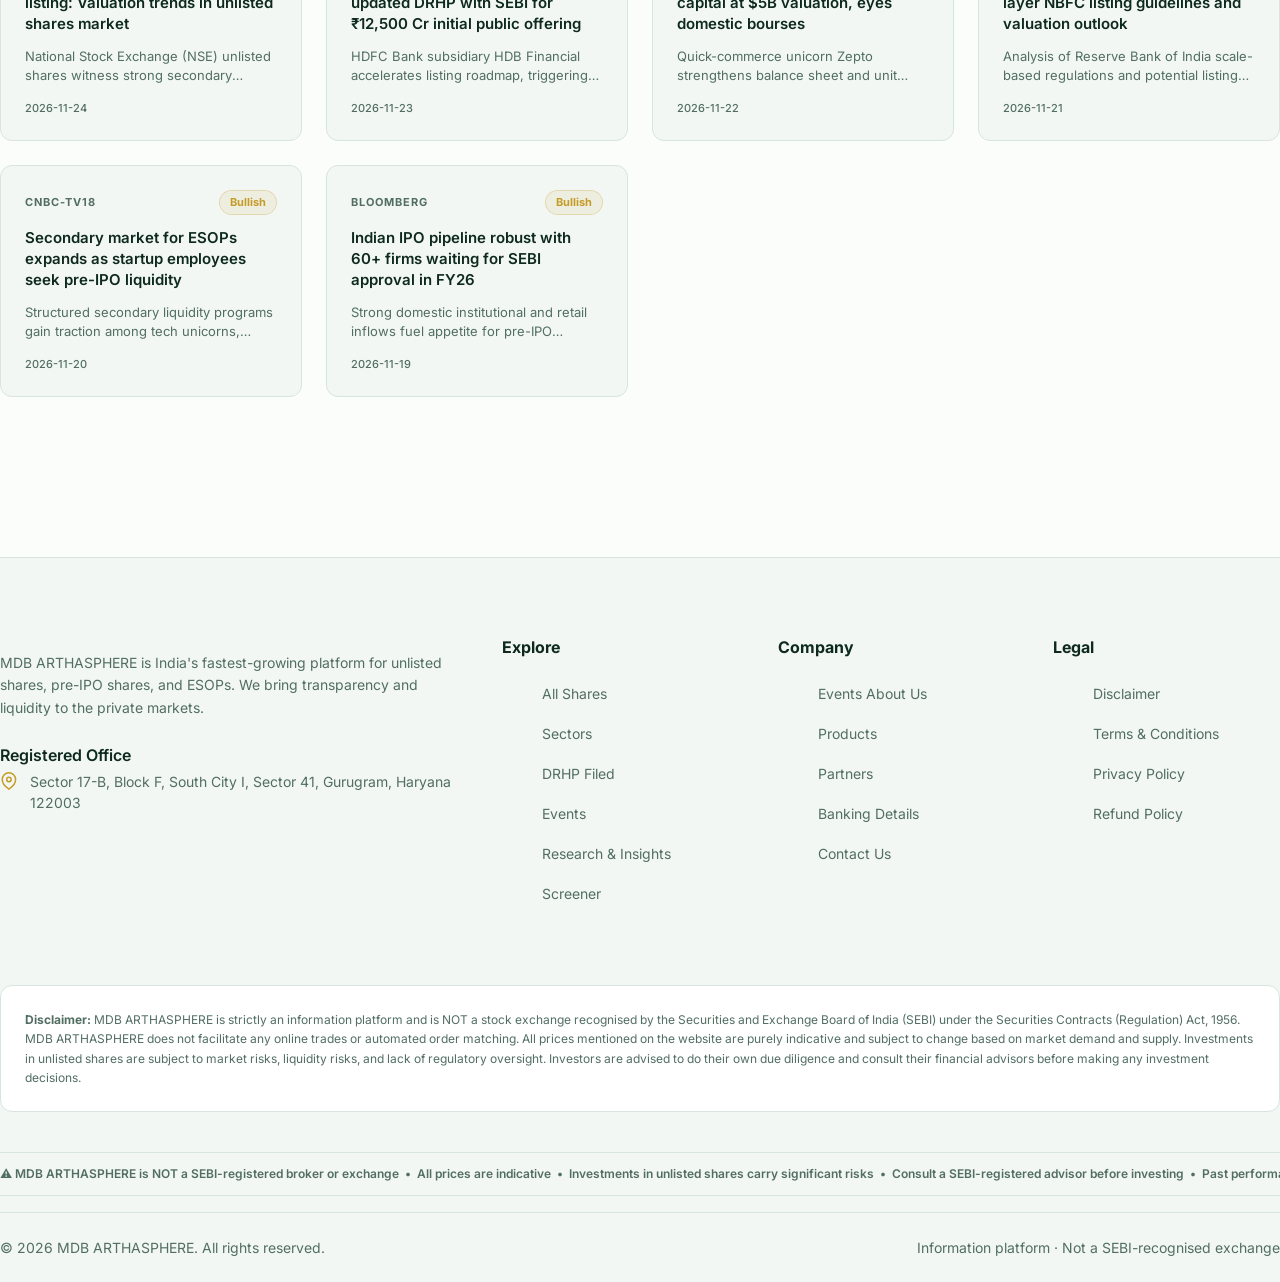
==== commit a97e0888: "Refresh corporate events with active upcoming calendar and remove YouTube videos section" ====
--- a/index.html
+++ b/index.html
@@ -253,72 +253,6 @@
         </div>
       </div>
     </section>
-
-    <!-- 10. Videos -->
-    <section class="section tint" id="knowledge-centre">
-      <div class="wrap">
-        <div class="section-header reveal">
-          <div class="l">
-            <span class="pill">Watch & Learn</span>
-            <h2>Latest from our <em>knowledge centre</em></h2>
-          </div>
-          <a href="#knowledge-centre" onclick="playVideoModal('s53B-3u8Z9g'); return false;" class="more-link">Watch featured video &rarr;</a>
-        </div>
-        <div class="grid-3">
-          <!-- Video Card 1 -->
-          <div class="video-card reveal" style="background: var(--bg-card); border: 1px solid var(--border); border-radius: var(--radius-md); padding: 16px; cursor: pointer; transition: transform 0.25s ease, box-shadow 0.25s ease;" onmouseover="this.style.transform='translateY(-4px)'; this.style.boxShadow='var(--shadow)';" onmouseout="this.style.transform='translateY(0)'; this.style.boxShadow='none';" onclick="playVideoModal('s53B-3u8Z9g')">
-            <div style="background: url('https://images.unsplash.com/photo-1611974789855-9c2a0a7236a3?auto=format&fit=crop&q=80&w=800') center/cover; height: 180px; border-radius: var(--radius-sm); position: relative; display: flex; align-items: center; justify-content: center; margin-bottom: 16px;">
-              <div style="width: 52px; height: 52px; background: rgba(14,66,51,0.85); border: 2px solid var(--primary); border-radius: 50%; display: flex; align-items: center; justify-content: center; color: white; backdrop-filter: blur(4px); transition: transform 0.2s;" onmouseover="this.style.transform='scale(1.1)'" onmouseout="this.style.transform='scale(1)'">
-                <svg width="24" height="24" fill="currentColor" viewBox="0 0 24 24"><path d="M8 5v14l11-7z"></path></svg>
-              </div>
-            </div>
-            <h4 style="margin-bottom: 8px; font-size: 17px; line-height: 1.4; color: var(--text);">How to buy unlisted shares in India (2026 Guide)</h4>
-            <div style="display:flex; justify-content:space-between; align-items:center; font-size: 13px; color: var(--text-muted);">
-              <span>12 Jul 2026 &middot; 8 min</span>
-              <span style="color:var(--primary); font-weight:600;">Play Video &rarr;</span>
-            </div>
-          </div>
-          
-          <!-- Video Card 2 -->
-          <div class="video-card reveal reveal-delay-1" style="background: var(--bg-card); border: 1px solid var(--border); border-radius: var(--radius-md); padding: 16px; cursor: pointer; transition: transform 0.25s ease, box-shadow 0.25s ease;" onmouseover="this.style.transform='translateY(-4px)'; this.style.boxShadow='var(--shadow)';" onmouseout="this.style.transform='translateY(0)'; this.style.boxShadow='none';" onclick="playVideoModal('R9_1k-sQc68')">
-            <div style="background: url('https://images.unsplash.com/photo-1590283603385-17ffb3a7f29f?auto=format&fit=crop&q=80&w=800') center/cover; height: 180px; border-radius: var(--radius-sm); position: relative; display: flex; align-items: center; justify-content: center; margin-bottom: 16px;">
-              <div style="width: 52px; height: 52px; background: rgba(14,66,51,0.85); border: 2px solid var(--primary); border-radius: 50%; display: flex; align-items: center; justify-content: center; color: white; backdrop-filter: blur(4px); transition: transform 0.2s;" onmouseover="this.style.transform='scale(1.1)'" onmouseout="this.style.transform='scale(1)'">
-                <svg width="24" height="24" fill="currentColor" viewBox="0 0 24 24"><path d="M8 5v14l11-7z"></path></svg>
-              </div>
-            </div>
-            <h4 style="margin-bottom: 8px; font-size: 17px; line-height: 1.4; color: var(--text);">NSE India Pre-IPO: Financial Analysis &amp; Valuation</h4>
-            <div style="display:flex; justify-content:space-between; align-items:center; font-size: 13px; color: var(--text-muted);">
-              <span>05 Jul 2026 &middot; 12 min</span>
-              <span style="color:var(--primary); font-weight:600;">Play Video &rarr;</span>
-            </div>
-          </div>
-          
-          <!-- Video Card 3 -->
-          <div class="video-card reveal reveal-delay-2" style="background: var(--bg-card); border: 1px solid var(--border); border-radius: var(--radius-md); padding: 16px; cursor: pointer; transition: transform 0.25s ease, box-shadow 0.25s ease;" onmouseover="this.style.transform='translateY(-4px)'; this.style.boxShadow='var(--shadow)';" onmouseout="this.style.transform='translateY(0)'; this.style.boxShadow='none';" onclick="playVideoModal('p49LwD6dJFs')">
-            <div style="background: url('https://images.unsplash.com/photo-1551288049-bebda4e38f71?auto=format&fit=crop&q=80&w=800') center/cover; height: 180px; border-radius: var(--radius-sm); position: relative; display: flex; align-items: center; justify-content: center; margin-bottom: 16px;">
-              <div style="width: 52px; height: 52px; background: rgba(14,66,51,0.85); border: 2px solid var(--primary); border-radius: 50%; display: flex; align-items: center; justify-content: center; color: white; backdrop-filter: blur(4px); transition: transform 0.2s;" onmouseover="this.style.transform='scale(1.1)'" onmouseout="this.style.transform='scale(1)'">
-                <svg width="24" height="24" fill="currentColor" viewBox="0 0 24 24"><path d="M8 5v14l11-7z"></path></svg>
-              </div>
-            </div>
-            <h4 style="margin-bottom: 8px; font-size: 17px; line-height: 1.4; color: var(--text);">Tax implications on selling ESOPs and unlisted shares</h4>
-            <div style="display:flex; justify-content:space-between; align-items:center; font-size: 13px; color: var(--text-muted);">
-              <span>28 Jun 2026 &middot; 15 min</span>
-              <span style="color:var(--primary); font-weight:600;">Play Video &rarr;</span>
-            </div>
-          </div>
-        </div>
-      </div>
-    </section>
-
-    <!-- ── Interactive Video Player Modal ── -->
-    <div id="video-modal" style="display:none; position:fixed; inset:0; z-index:99999; background:rgba(0,0,0,0.85); backdrop-filter:blur(8px); align-items:center; justify-content:center; padding:20px;" onclick="if(event.target===this)closeVideoModal()">
-      <div style="position:relative; width:100%; max-width:880px; background:#000; border:1px solid var(--primary); border-radius:16px; overflow:hidden; box-shadow:0 24px 64px rgba(0,0,0,0.7);">
-        <button onclick="closeVideoModal()" style="position:absolute; top:12px; right:12px; z-index:10; background:rgba(0,0,0,0.6); border:1px solid rgba(255,255,255,0.2); border-radius:50%; width:36px; height:36px; color:#fff; font-size:18px; cursor:pointer; display:flex; align-items:center; justify-content:center;">&times;</button>
-        <div style="position:relative; padding-bottom:56.25%; height:0; overflow:hidden;">
-          <iframe id="video-iframe" style="position:absolute; top:0; left:0; width:100%; height:100%; border:0;" allow="accelerometer; autoplay; clipboard-write; encrypted-media; gyroscope; picture-in-picture" allowfullscreen></iframe>
-        </div>
-      </div>
-    </div>
 
     <!-- 11. Blog -->
     <section class="section">
@@ -647,35 +581,7 @@
   <script src="js/app.js"></script>
   <script src="js/ribbon.js"></script>
 
-  <script>
-    function playVideoModal(videoId) {
-      var modal = document.getElementById('video-modal');
-      var iframe = document.getElementById('video-iframe');
-      if (modal && iframe) {
-        iframe.src = 'https://www.youtube-nocookie.com/embed/' + videoId + '?autoplay=1&rel=0';
-        modal.style.display = 'flex';
-        document.body.style.overflow = 'hidden';
-      }
-    }
-
-    function closeVideoModal() {
-      var modal = document.getElementById('video-modal');
-      var iframe = document.getElementById('video-iframe');
-      if (modal && iframe) {
-        iframe.src = '';
-        modal.style.display = 'none';
-        document.body.style.overflow = '';
-      }
-    }
-
-    document.addEventListener('keydown', function(e) {
-      if (e.key === 'Escape') {
-        closeVideoModal();
-      }
-    });
-  </script>
-
-  <!-- Schema.org JSON-LD -->
+<!-- Schema.org JSON-LD -->
   <script type="application/ld+json">
   {
     "@context": "https://schema.org",
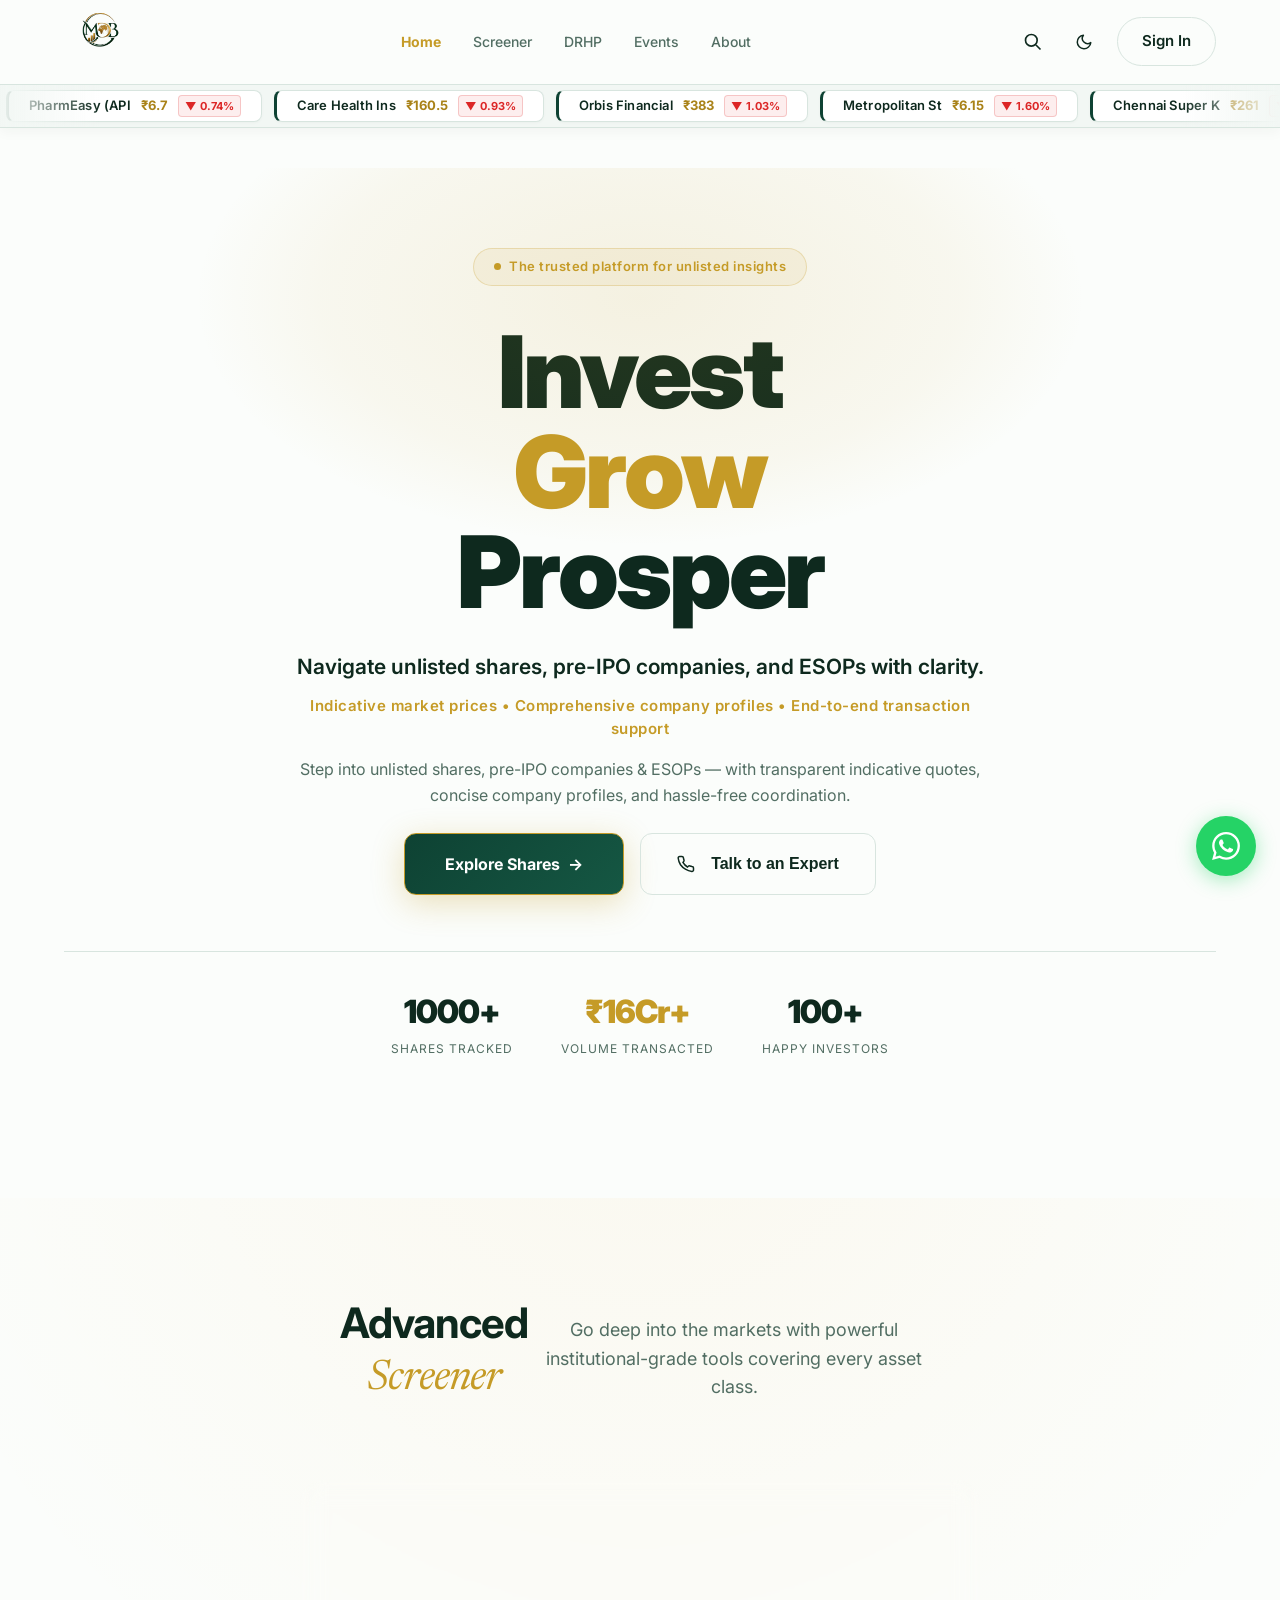
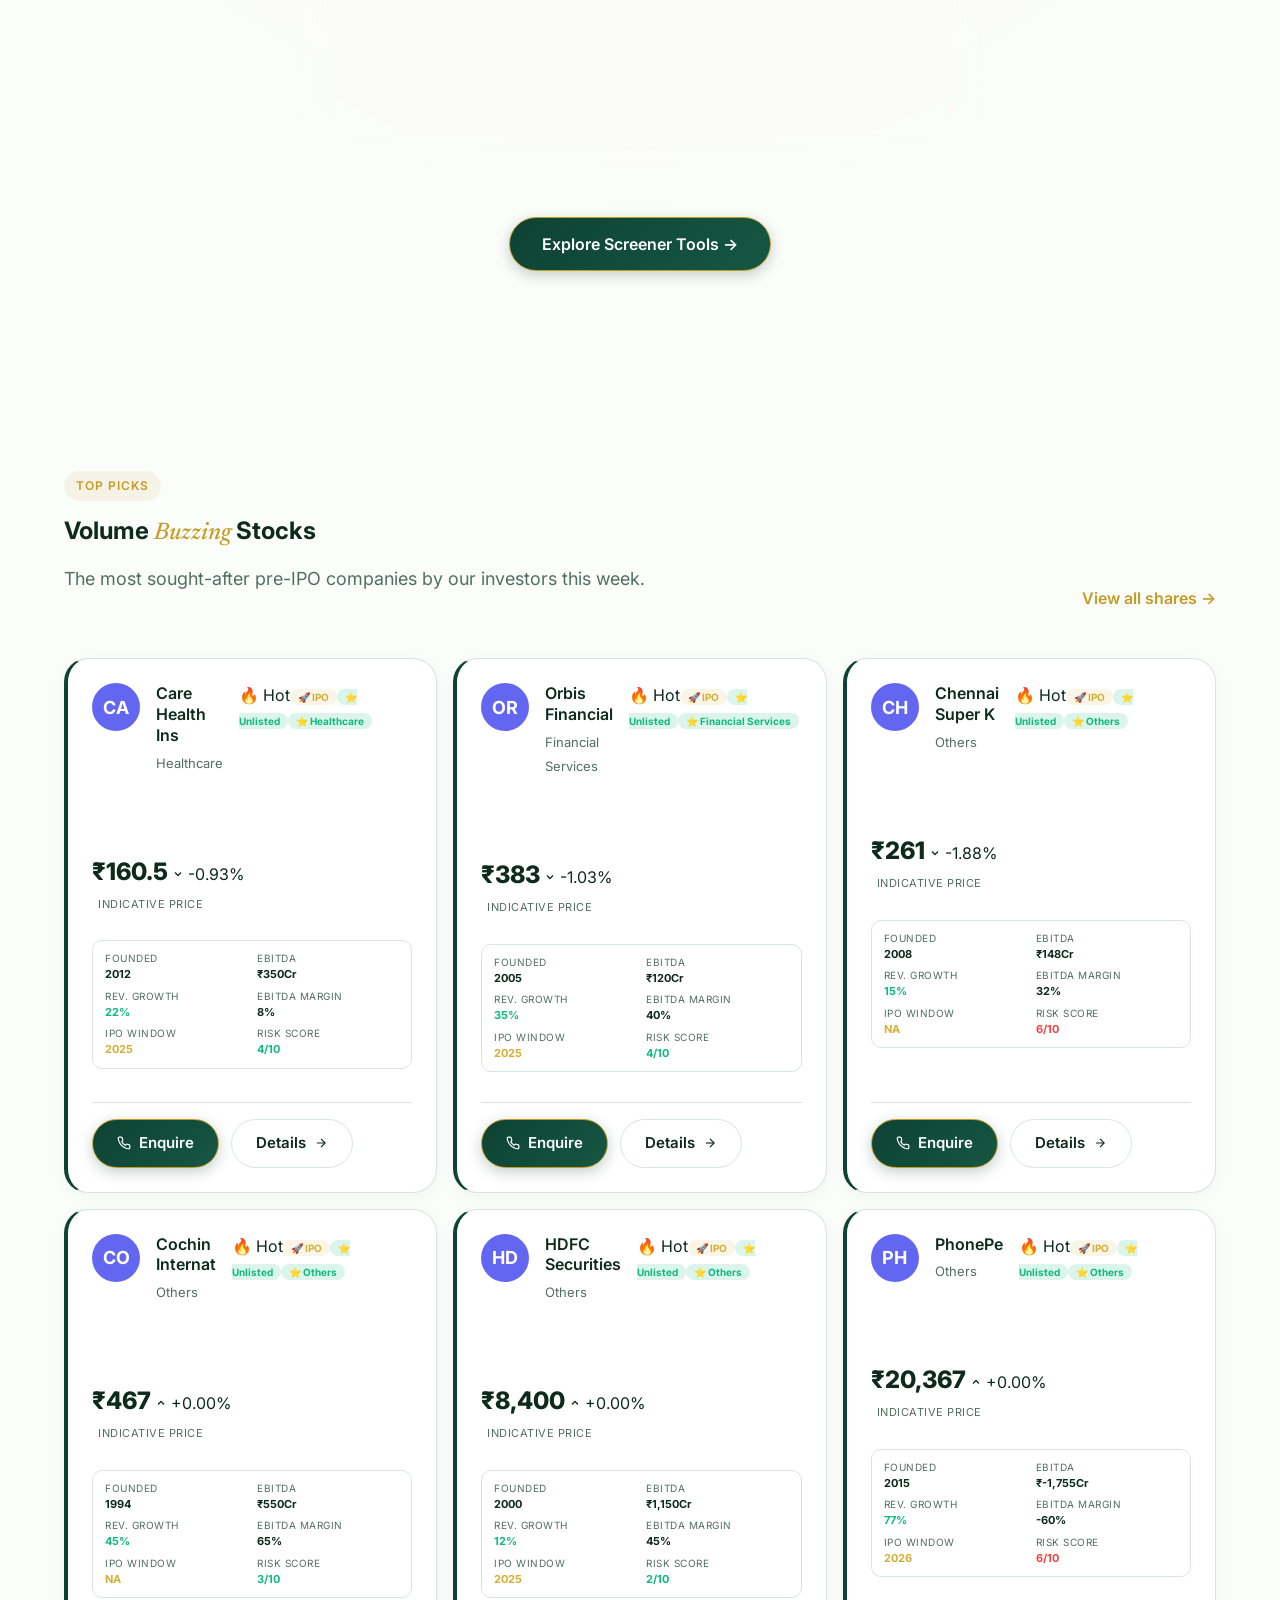
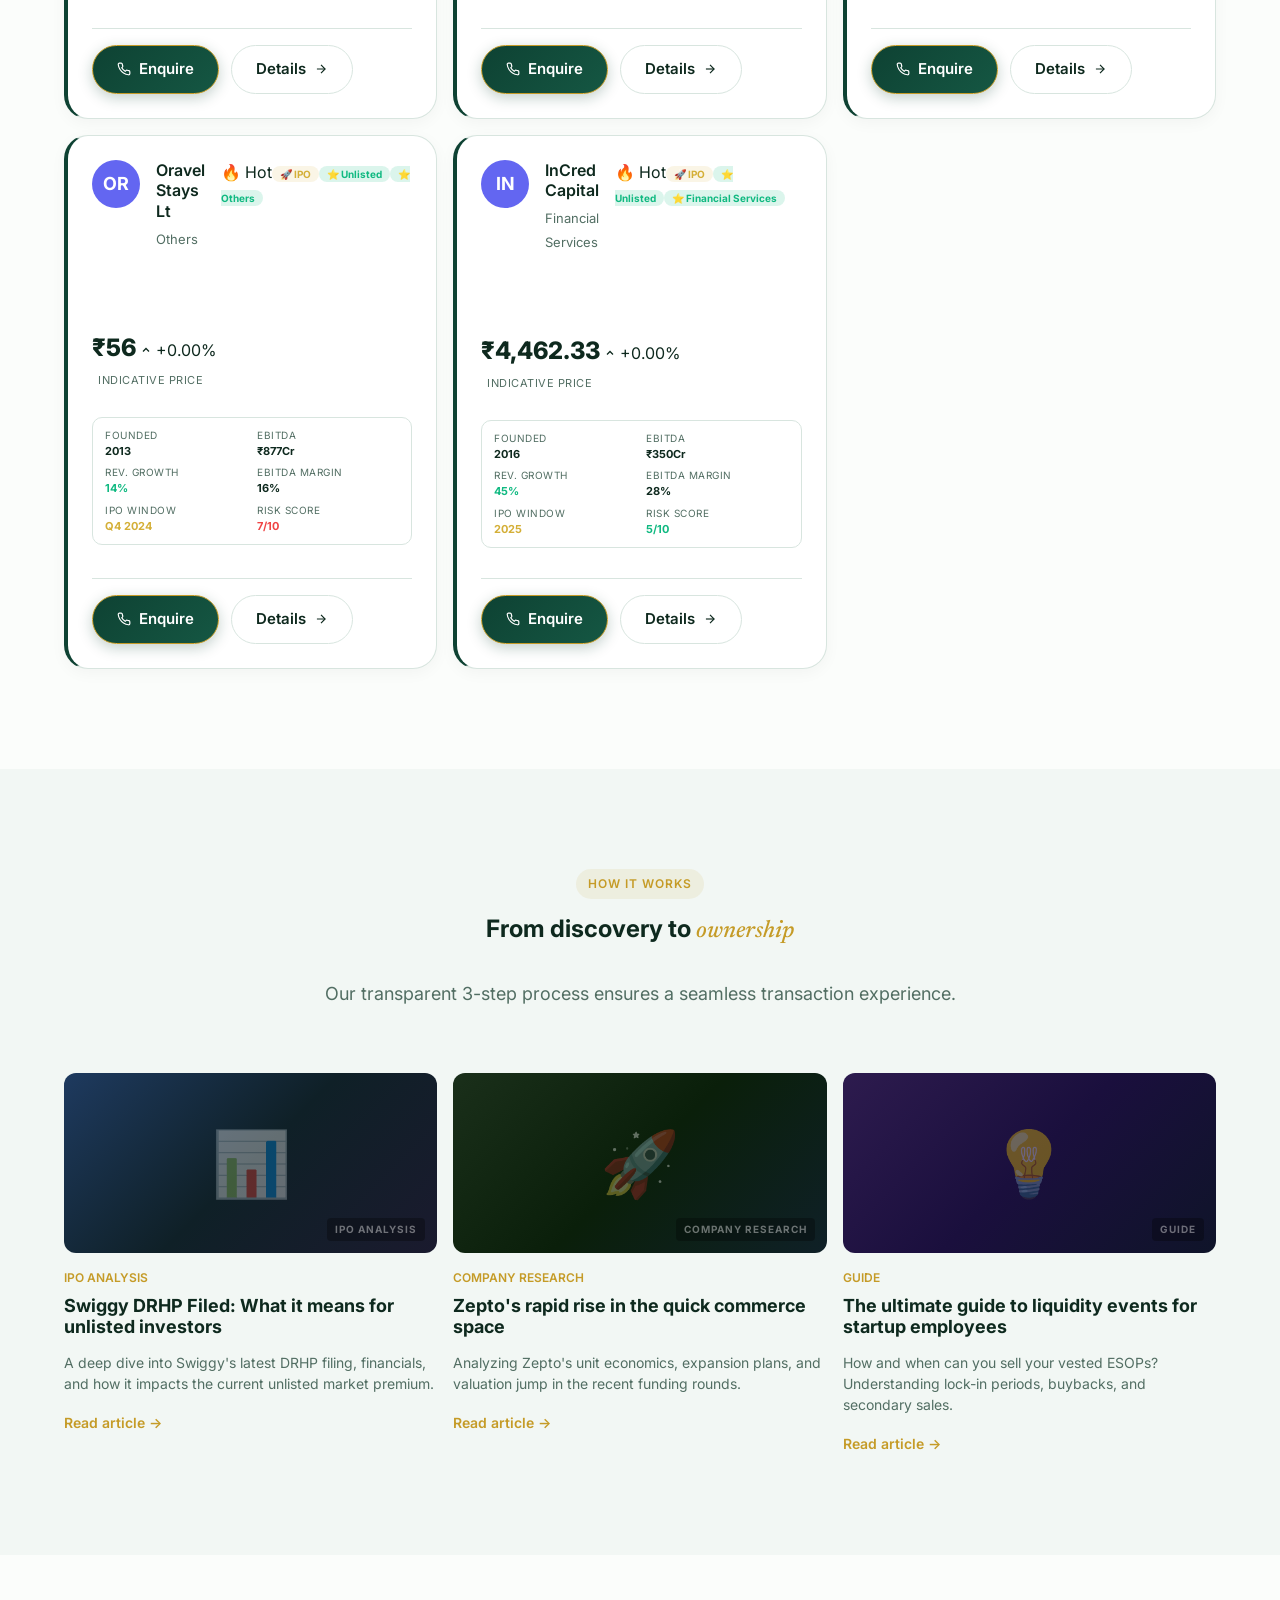
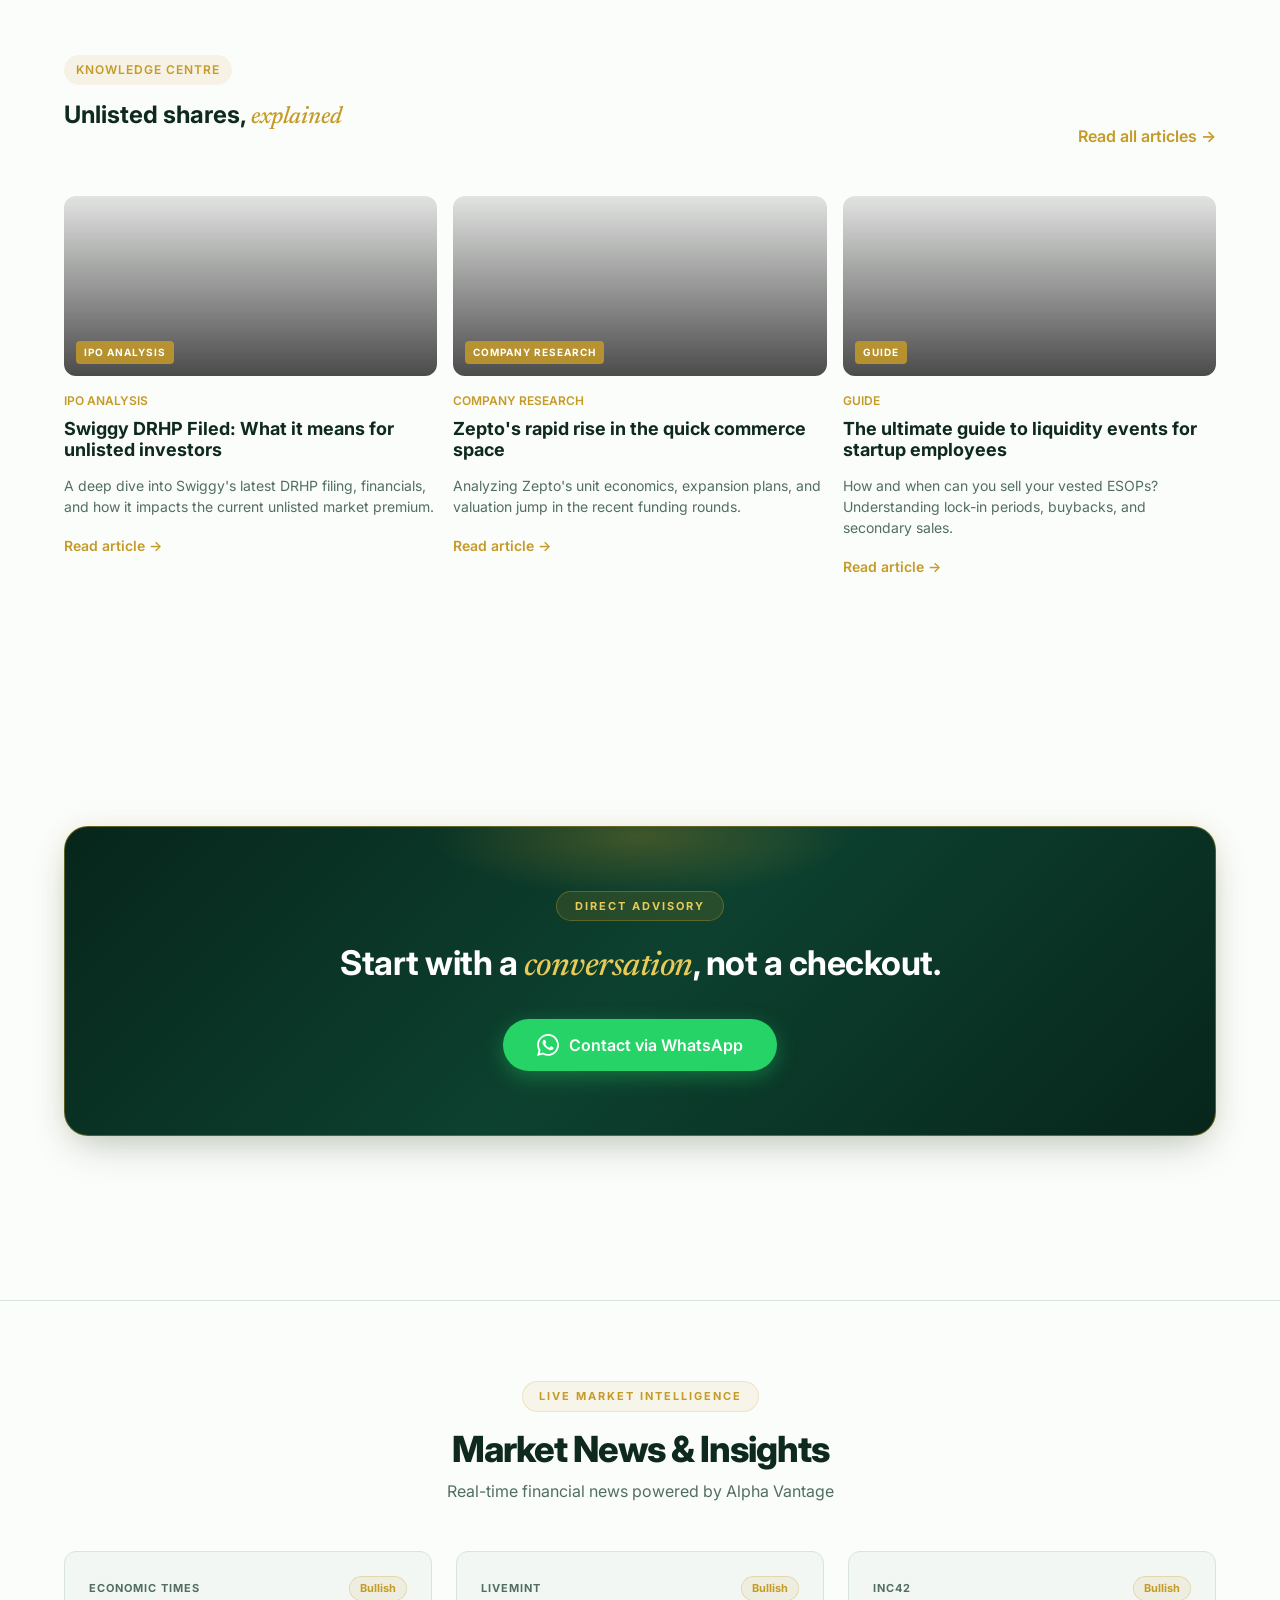
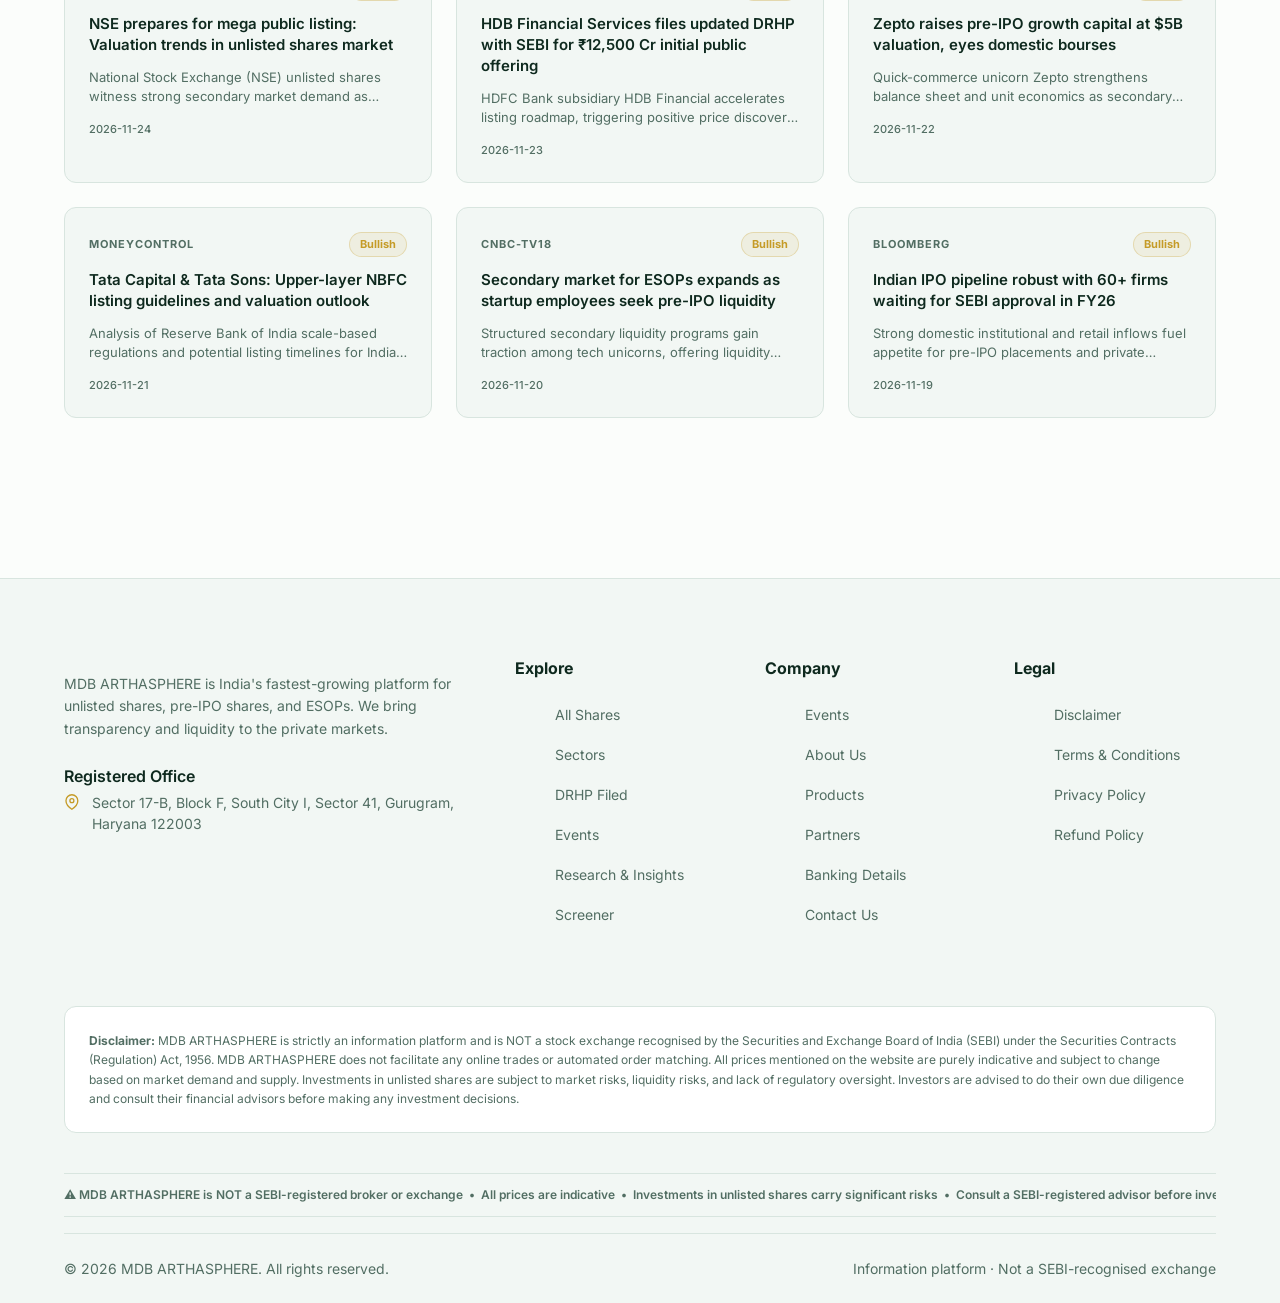
==== commit 8fbba99f: "Hide IPO & GMP from frontend nav, fix mobile hamburger menu, overhaul search, and optimize for mobil" ====
--- a/index.html
+++ b/index.html
@@ -12,12 +12,12 @@
   <link rel="preconnect" href="https://fonts.gstatic.com" crossorigin>
   <link href="https://fonts.googleapis.com/css2?family=Inter:wght@300;400;500;600;700;800&family=Newsreader:ital,opsz,wght@0,6..72,400;0,6..72,500;0,6..72,600;0,6..72,700;1,6..72,400;1,6..72,500;1,6..72,600&display=swap" rel="stylesheet">
   
-  <link rel="stylesheet" href="css/design-system.css?v=18">
-  <link rel="stylesheet" href="css/layout.css?v=18">
-  <link rel="stylesheet" href="css/components.css?v=18">
-  <link rel="stylesheet" href="css/pages.css?v=18">
-  <link rel="stylesheet" href="css/animations.css?v=18">
-  <link rel="stylesheet" href="css/ticker.css?v=18">
+  <link rel="stylesheet" href="css/design-system.css?v=20">
+  <link rel="stylesheet" href="css/layout.css?v=20">
+  <link rel="stylesheet" href="css/components.css?v=20">
+  <link rel="stylesheet" href="css/pages.css?v=20">
+  <link rel="stylesheet" href="css/animations.css?v=20">
+  <link rel="stylesheet" href="css/ticker.css?v=20">
 </head>
 <body>
 
@@ -28,11 +28,10 @@
         <img src="images/logo.png" alt="MDB Arthasphere" style="height:72px; width:auto; object-fit:contain;" />
       </a>
       
-                  <nav class="nav-links" id="nav-links">
+                        <nav class="nav-links" id="nav-links">
         <a href="index.html" style="color: var(--primary); font-weight: 700;">Home</a>
         <a href="screener.html">Screener</a>
         <a href="drhp.html">DRHP</a>
-        <a href="ipo-gmp.html">IPO</a>
         <a href="events.html">Events</a>
         <a href="about.html">About</a>
       </nav>
@@ -53,7 +52,7 @@
   </header>
 
   <!-- Stock Ticker Ribbon — sits immediately below the fixed nav -->
-  <div id="stock-ticker-ribbon" class="stock-ticker modern-ticker" style="position: sticky; top: 84px; z-index: 99;"></div>
+  <div id="stock-ticker-ribbon" class="stock-ticker modern-ticker"></div>
 
   <!-- MDB ARTHASPHERE Intro + Market Movers -->
   <section id="market-movers" class="market-movers-section">
@@ -502,8 +501,8 @@
         <div>
           <h4>Company</h4>
           <ul>
-            <li><a href="events.html">Events</a>
-        <a href="about.html">About Us</a></li>
+            <li><a href="events.html">Events</a></li>
+            <li><a href="about.html">About Us</a></li>
             <li><a href="#products">Products</a></li>
             <li><a href="#partners">Partners</a></li>
             <li><a href="#banking">Banking Details</a></li>
--- a/css/layout.css
+++ b/css/layout.css
@@ -53,6 +53,15 @@
 
 
 
+.wrap {
+  width: 100%;
+  max-width: 1200px;
+  margin-left: auto;
+  margin-right: auto;
+  padding-left: 24px;
+  padding-right: 24px;
+}
+
 .header .wrap {
   display: flex;
   align-items: center;
@@ -122,16 +131,46 @@
 .nav-toggle {
   display: none;
   flex-direction: column;
+  justify-content: center;
+  align-items: center;
   gap: 5px;
+  width: 42px;
+  height: 42px;
   padding: 8px;
+  border-radius: var(--radius-sm);
+  background: var(--bg-surface);
+  border: 1px solid var(--border);
+  cursor: pointer;
+  transition: all 0.2s ease;
+  z-index: 1002;
+}
+
+.nav-toggle:hover {
+  background: var(--border);
+  border-color: var(--primary);
 }
 
 .nav-toggle span {
   display: block;
-  width: 24px;
+  width: 22px;
   height: 2px;
   background: var(--text);
-  transition: 0.3s;
+  border-radius: 2px;
+  transition: transform 0.25s cubic-bezier(0.16, 1, 0.3, 1), opacity 0.2s ease;
+  transform-origin: center;
+}
+
+.nav-toggle.active span:nth-child(1) {
+  transform: translateY(7px) rotate(45deg);
+}
+
+.nav-toggle.active span:nth-child(2) {
+  opacity: 0;
+  transform: scaleX(0);
+}
+
+.nav-toggle.active span:nth-child(3) {
+  transform: translateY(-7px) rotate(-45deg);
 }
 
 main {
@@ -262,14 +301,124 @@
 
 /* Responsive */
 @media (max-width: 1024px) {
-  .nav-links { display: none; }
-  .nav-toggle { display: flex; }
-  .hide-sm { display: none; }
+  .header {
+    height: 72px;
+  }
+  .header .wrap {
+    padding: 0 16px;
+  }
+  .brand img {
+    height: 48px !important;
+  }
+  .header-actions {
+    gap: 8px;
+  }
+  .nav-toggle {
+    display: flex;
+  }
+  .hide-sm {
+    display: none !important;
+  }
+
+  .nav-links {
+    display: none;
+    position: fixed;
+    top: 72px;
+    left: 0;
+    right: 0;
+    bottom: 0;
+    background: var(--bg);
+    padding: 24px 20px 48px;
+    flex-direction: column;
+    gap: 12px;
+    z-index: 1000;
+    overflow-y: auto;
+    -webkit-overflow-scrolling: touch;
+    border-top: 1px solid var(--border);
+    box-shadow: 0 24px 48px rgba(0, 0, 0, 0.2);
+  }
+
+  .nav-links.active {
+    display: flex;
+    animation: mobileNavFadeIn 0.22s cubic-bezier(0.16, 1, 0.3, 1) forwards;
+  }
+
+  .nav-links a {
+    font-size: 17px;
+    font-weight: 600;
+    color: var(--text);
+    padding: 16px 20px;
+    border-radius: var(--radius-md);
+    background: var(--bg-surface);
+    border: 1px solid var(--border);
+    display: flex;
+    align-items: center;
+    justify-content: space-between;
+    transition: all 0.2s ease;
+    text-decoration: none;
+  }
+
+  .nav-links a::after {
+    content: "→";
+    font-size: 18px;
+    color: var(--text-muted);
+    transition: transform 0.2s ease, color 0.2s ease;
+  }
+
+  .nav-links a:hover,
+  .nav-links a[style*="var(--primary)"] {
+    background: rgba(var(--primary-rgb), 0.12);
+    border-color: var(--primary);
+    color: var(--primary) !important;
+  }
+
+  .nav-links a:hover::after,
+  .nav-links a[style*="var(--primary)"]::after {
+    color: var(--primary);
+    transform: translateX(4px);
+  }
+
+  body.menu-open {
+    overflow: hidden;
+  }
+
   .footer-cols { grid-template-columns: 1fr 1fr; }
 }
 
 @media (max-width: 640px) {
+  .wrap {
+    padding-left: 16px;
+    padding-right: 16px;
+  }
+  .header {
+    height: 64px;
+  }
+  .nav-links {
+    top: 64px;
+    padding: 18px 14px 40px;
+  }
+  .brand img {
+    height: 44px !important;
+  }
+  .search-trigger, .theme-toggle {
+    padding: 6px;
+  }
+  .nav-toggle {
+    width: 38px;
+    height: 38px;
+  }
   .ftop { flex-direction: column; align-items: flex-start; gap: 24px; }
   .footer-cols { grid-template-columns: 1fr; }
   .fbottom { flex-direction: column; gap: 16px; align-items: center; text-align: center; }
 }
+
+@keyframes mobileNavFadeIn {
+  from {
+    opacity: 0;
+    transform: translateY(-8px);
+  }
+  to {
+    opacity: 1;
+    transform: translateY(0);
+  }
+}
--- a/css/components.css
+++ b/css/components.css
@@ -346,15 +346,17 @@
 .search-overlay {
   position: fixed;
   inset: 0;
-  background: rgba(10, 15, 26, 0.95);
-  backdrop-filter: blur(16px);
-  z-index: 9999;
+  background: rgba(4, 20, 14, 0.78);
+  backdrop-filter: blur(18px);
+  -webkit-backdrop-filter: blur(18px);
+  z-index: 99999;
   display: flex;
   flex-direction: column;
-  padding: 10vh 24px 24px;
+  padding: 8vh 20px 24px;
   opacity: 0;
   visibility: hidden;
-  transition: 0.3s ease;
+  transition: opacity 0.25s ease, visibility 0.25s ease;
+  overflow-y: auto;
 }
 
 .search-overlay.active {
@@ -362,96 +364,316 @@
   visibility: visible;
 }
 
-.search-container {
+.search-inner {
   width: 100%;
   max-width: 680px;
   margin: 0 auto;
+  background: var(--bg-card);
+  border: 1.5px solid var(--border);
+  border-radius: var(--radius-lg);
+  box-shadow: 0 24px 64px rgba(0, 0, 0, 0.35);
+  overflow: hidden;
+  display: flex;
+  flex-direction: column;
+  max-height: 80vh;
+  animation: searchDrop 0.25s cubic-bezier(0.16, 1, 0.3, 1) forwards;
+}
+
+@keyframes searchDrop {
+  from {
+    opacity: 0;
+    transform: translateY(-12px) scale(0.98);
+  }
+  to {
+    opacity: 1;
+    transform: translateY(0) scale(1);
+  }
+}
+
+.search-header {
+  padding: 16px 20px;
+  border-bottom: 1.5px solid var(--border);
+  background: var(--bg-surface);
 }
 
 .search-input-wrap {
   position: relative;
-  margin-bottom: 24px;
-}
-
-.search-input-wrap svg {
-  position: absolute;
-  left: 20px;
-  top: 50%;
-  transform: translateY(-50%);
-  color: var(--text-muted);
-  width: 24px;
-  height: 24px;
-}
-
-#search-input {
-  width: 100%;
-  height: 64px;
+  display: flex;
+  align-items: center;
+  gap: 12px;
+}
+
+.search-input-wrap svg.search-icon {
+  color: var(--primary);
+  flex-shrink: 0;
+  width: 22px;
+  height: 22px;
+}
+
+.search-input {
+  flex: 1;
+  border: none;
+  outline: none;
+  background: transparent;
+  font-size: 18px;
+  font-weight: 500;
+  color: var(--text);
+  font-family: var(--font-sans);
+  min-width: 0;
+  padding: 4px 0;
+}
+
+.search-input::placeholder {
+  color: var(--text-muted);
+  opacity: 0.8;
+}
+
+.search-kbd {
+  font-size: 11px;
+  font-weight: 600;
+  padding: 4px 8px;
+  border-radius: 6px;
+  background: var(--bg);
+  border: 1px solid var(--border);
+  color: var(--text-muted);
+  flex-shrink: 0;
+}
+
+.search-close-btn {
+  background: var(--bg);
+  border: 1px solid var(--border);
+  color: var(--text-muted);
+  width: 32px;
+  height: 32px;
+  border-radius: 50%;
+  display: flex;
+  align-items: center;
+  justify-content: center;
+  cursor: pointer;
+  flex-shrink: 0;
+  transition: all 0.2s ease;
+}
+
+.search-close-btn:hover {
+  background: var(--border);
+  color: var(--text);
+}
+
+.search-body {
+  padding: 12px 16px;
+  overflow-y: auto;
+  -webkit-overflow-scrolling: touch;
+  flex: 1;
+}
+
+/* Recent searches */
+.recent-header {
+  display: flex;
+  align-items: center;
+  justify-content: space-between;
+  padding: 8px 4px 12px;
+}
+
+.recent-title {
+  font-size: 11px;
+  font-weight: 700;
+  text-transform: uppercase;
+  letter-spacing: 1.2px;
+  color: var(--text-muted);
+}
+
+.recent-clear {
+  background: transparent;
+  border: none;
+  font-size: 12px;
+  color: var(--text-muted);
+  cursor: pointer;
+  font-weight: 500;
+  padding: 2px 6px;
+  border-radius: 4px;
+}
+
+.recent-clear:hover {
+  color: #ef4444;
+}
+
+.recent-tags {
+  display: flex;
+  flex-wrap: wrap;
+  gap: 8px;
+  margin-bottom: 12px;
+}
+
+.recent-tag {
+  display: inline-flex;
+  align-items: center;
+  gap: 6px;
+  padding: 6px 14px;
+  border-radius: 99px;
+  border: 1px solid var(--border);
   background: var(--bg-surface);
-  border: 1px solid var(--primary);
-  border-radius: var(--radius-lg);
-  padding: 0 60px;
-  font-size: 20px;
   color: var(--text);
-  box-shadow: 0 0 0 4px rgba(var(--primary-rgb), 0.1);
-  outline: none;
-}
-
-.search-hint {
-  position: absolute;
-  right: 20px;
-  top: 50%;
-  transform: translateY(-50%);
+  font-size: 13px;
+  font-weight: 500;
+  cursor: pointer;
+  transition: all 0.18s ease;
+}
+
+.recent-tag:hover {
+  border-color: var(--primary);
+  background: rgba(var(--primary-rgb), 0.1);
+  color: var(--primary);
+}
+
+/* Results list */
+.search-results {
+  list-style: none;
+  margin: 0;
+  padding: 0;
+  display: flex;
+  flex-direction: column;
+  gap: 4px;
+}
+
+.search-result {
+  display: flex;
+  align-items: center;
+  justify-content: space-between;
+  padding: 12px 16px;
+  border-radius: var(--radius-md);
+  border: 1px solid transparent;
+  cursor: pointer;
+  transition: all 0.18s ease;
+}
+
+.search-result:hover,
+.search-result.active {
+  background: var(--bg-surface);
+  border-color: rgba(var(--primary-rgb), 0.35);
+  transform: translateX(2px);
+}
+
+.result-logo {
+  width: 38px;
+  height: 38px;
+  border-radius: 8px;
+  display: flex;
+  align-items: center;
+  justify-content: center;
+  font-weight: 700;
+  font-size: 13px;
+  color: #ffffff;
+  flex-shrink: 0;
+}
+
+.result-info {
+  flex: 1;
+  margin-left: 14px;
+  display: flex;
+  flex-direction: column;
+  min-width: 0;
+}
+
+.result-name {
+  font-weight: 600;
+  font-size: 15px;
+  color: var(--text);
+  white-space: nowrap;
+  overflow: hidden;
+  text-overflow: ellipsis;
+}
+
+.result-name mark {
+  background: rgba(var(--primary-rgb), 0.25);
+  color: var(--primary);
+  font-weight: 700;
+  padding: 0 2px;
+  border-radius: 2px;
+}
+
+.result-sector {
   font-size: 12px;
   color: var(--text-muted);
+}
+
+.result-price {
+  text-align: right;
+  display: flex;
+  flex-direction: column;
+  align-items: flex-end;
+  flex-shrink: 0;
+}
+
+.result-price-value {
+  font-weight: 700;
+  font-size: 14px;
+  color: var(--text);
+}
+
+.result-change {
+  font-size: 12px;
+  font-weight: 600;
+}
+
+.result-change.up {
+  color: #10b981;
+}
+
+.result-change.down {
+  color: #ef4444;
+}
+
+.search-empty {
+  display: flex;
+  flex-direction: column;
+  align-items: center;
+  justify-content: center;
+  padding: 44px 20px;
+  color: var(--text-muted);
+  text-align: center;
+  gap: 12px;
+}
+
+.search-footer {
+  display: flex;
+  align-items: center;
+  justify-content: flex-end;
+  gap: 16px;
+  padding: 10px 20px;
+  border-top: 1px solid var(--border);
+  background: var(--bg-surface);
+  font-size: 12px;
+  color: var(--text-muted);
+}
+
+.search-footer kbd {
   background: var(--bg);
-  padding: 4px 8px;
+  border: 1px solid var(--border);
+  padding: 2px 6px;
   border-radius: 4px;
-  border: 1px solid var(--border);
-}
-
-#search-results {
-  background: var(--bg-surface);
-  border: 1px solid var(--border);
-  border-radius: var(--radius-lg);
-  overflow: hidden;
-}
-
-.search-result-item {
-  display: flex;
-  align-items: center;
-  justify-content: space-between;
-  padding: 16px 20px;
-  border-bottom: 1px solid var(--border);
-  cursor: pointer;
-  transition: 0.2s;
-}
-
-.search-result-item:hover, .search-result-item.active {
-  background: var(--bg-card);
-}
-
-.search-result-item:last-child {
-  border-bottom: none;
-}
-
-.sr-info {
-  display: flex;
-  align-items: center;
-  gap: 16px;
-}
-
-.sr-name {
-  font-weight: 600;
-}
-
-.sr-sector {
-  font-size: 13px;
-  color: var(--text-muted);
-}
-
-.sr-price {
-  font-weight: 600;
-  color: var(--primary);
+  font-weight: 600;
+}
+
+@media (max-width: 640px) {
+  .search-overlay {
+    padding: 12px;
+  }
+  .search-inner {
+    max-height: calc(100vh - 24px);
+    border-radius: 16px;
+  }
+  .search-header {
+    padding: 12px 14px;
+  }
+  .search-input {
+    font-size: 16px;
+  }
+  .search-kbd {
+    display: none;
+  }
+  .search-footer {
+    display: none;
+  }
 }
 
 /* FAB */
--- a/css/pages.css
+++ b/css/pages.css
@@ -296,6 +296,11 @@
   overflow-x: auto;
   padding-bottom: 16px;
   margin-bottom: 32px;
+  -webkit-overflow-scrolling: touch;
+  scrollbar-width: none;
+}
+.filter-chips::-webkit-scrollbar {
+  display: none;
 }
 
 .filter-chips::-webkit-scrollbar { height: 4px; }
--- a/css/ticker.css
+++ b/css/ticker.css
@@ -1,5 +1,8 @@
 /* ── Stock Ticker Ribbon ──────────────────────────────────── */
 .stock-ticker {
+  position: sticky;
+  top: 84px;
+  z-index: 99;
   width: 100%;
   background: var(--bg-surface);
   border-bottom: 1.5px solid var(--border);
@@ -12,6 +15,18 @@
   backdrop-filter: blur(12px);
   -webkit-backdrop-filter: blur(12px);
   box-shadow: 0 4px 12px rgba(14, 41, 30, 0.04);
+}
+
+@media (max-width: 1024px) {
+  .stock-ticker {
+    top: 72px;
+  }
+}
+
+@media (max-width: 640px) {
+  .stock-ticker {
+    top: 64px;
+  }
 }
 
 .ticker-track {
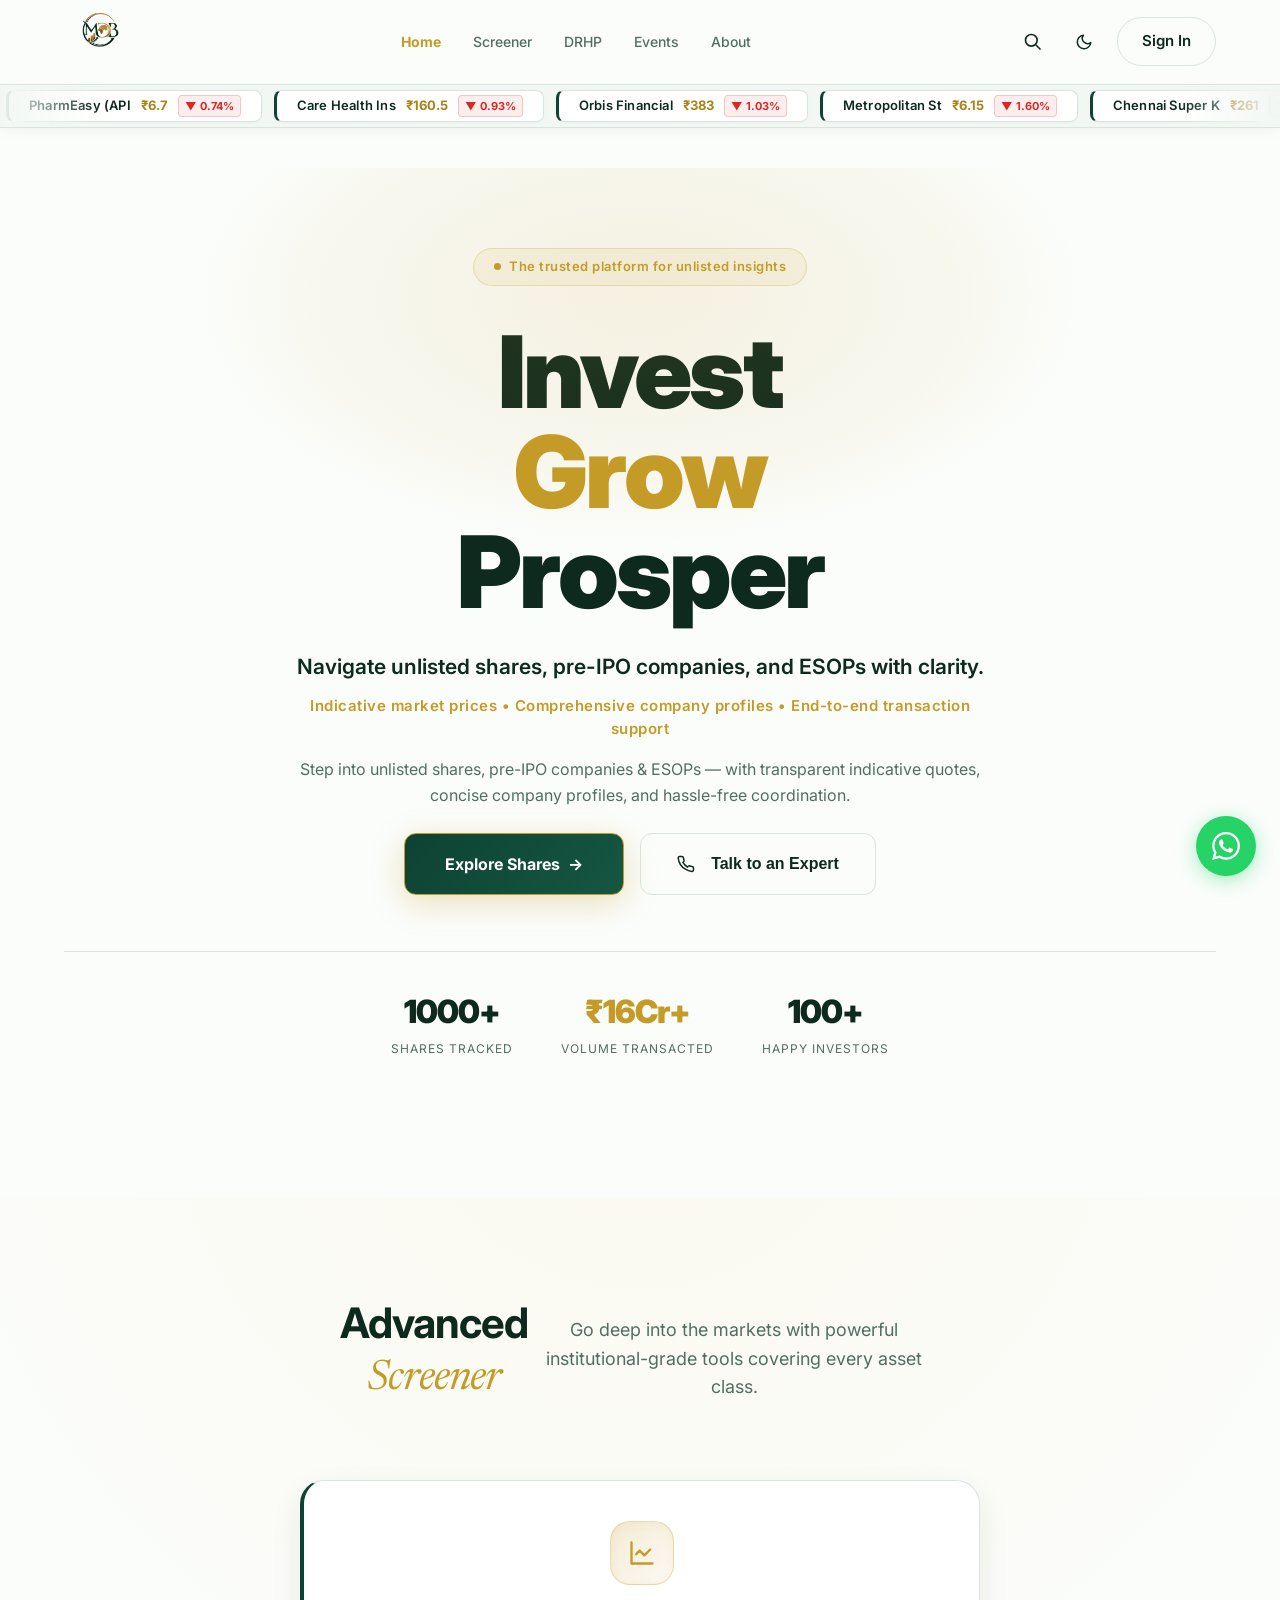
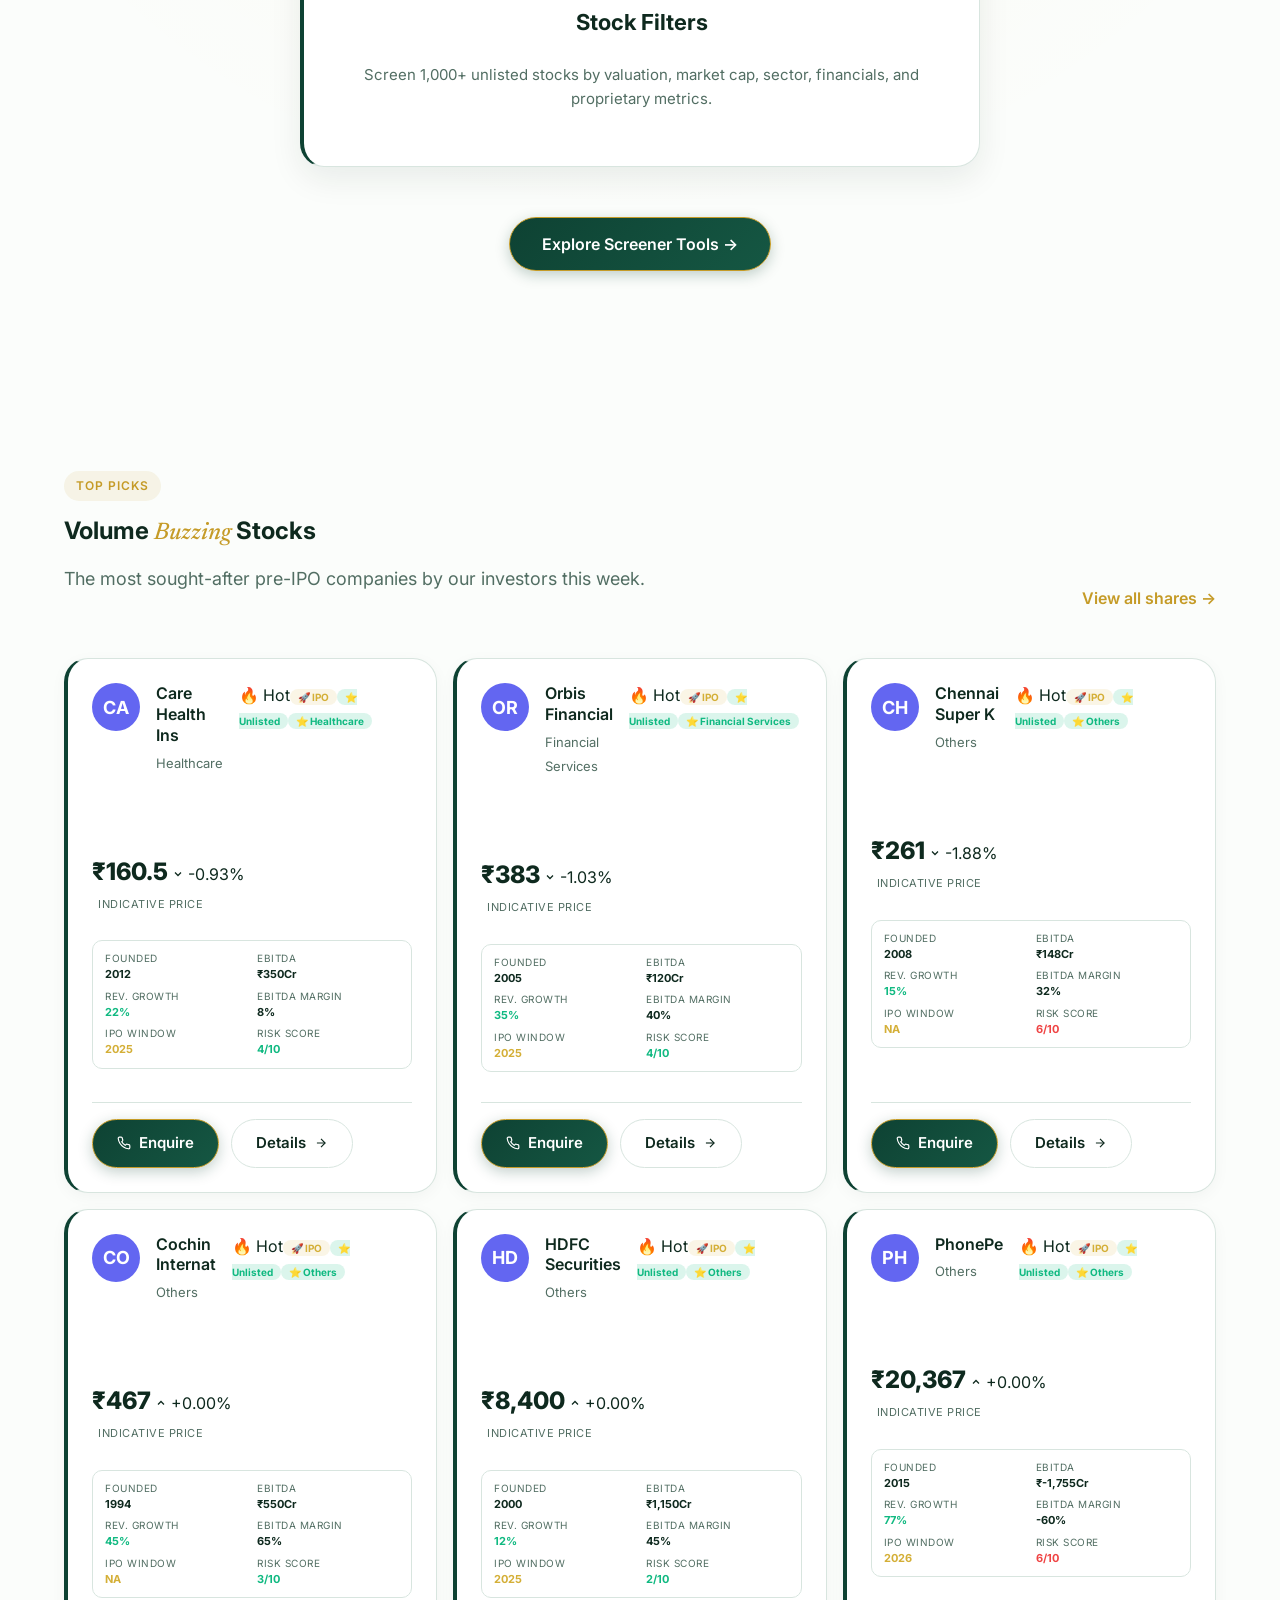
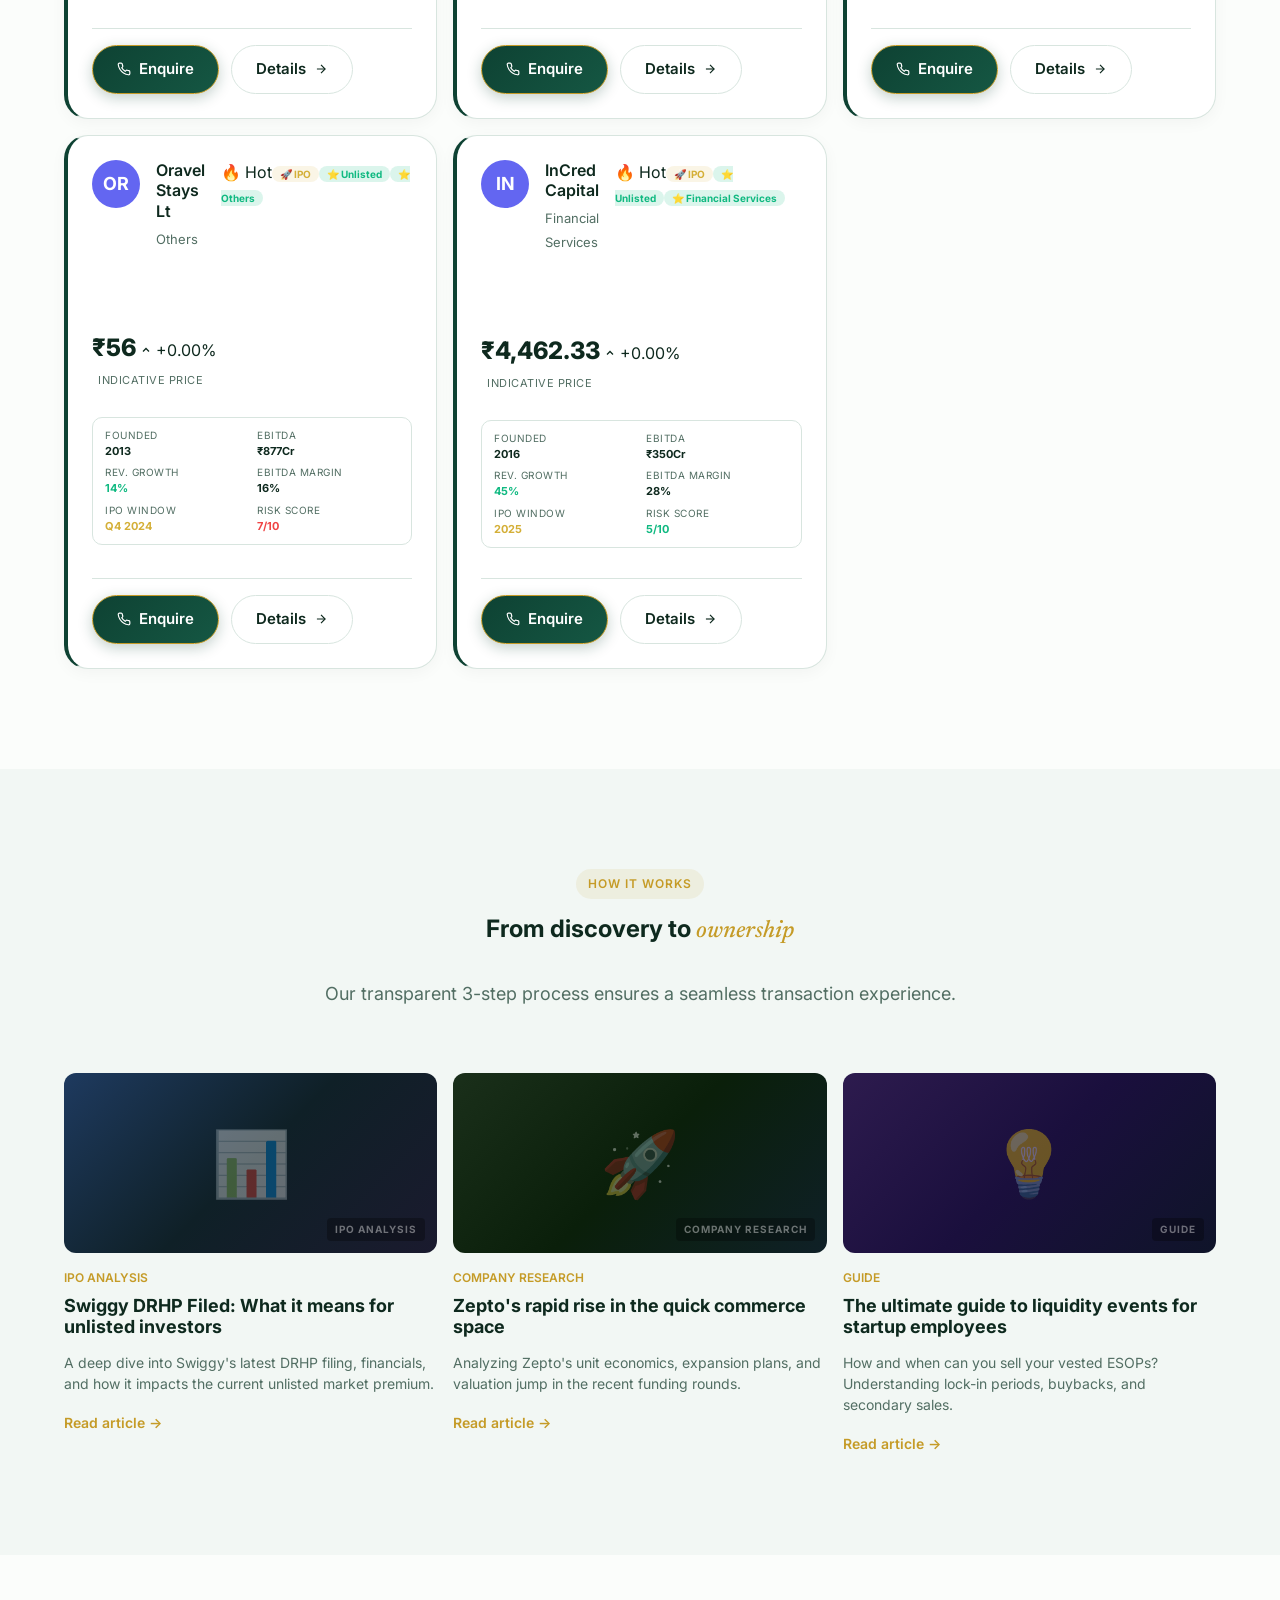
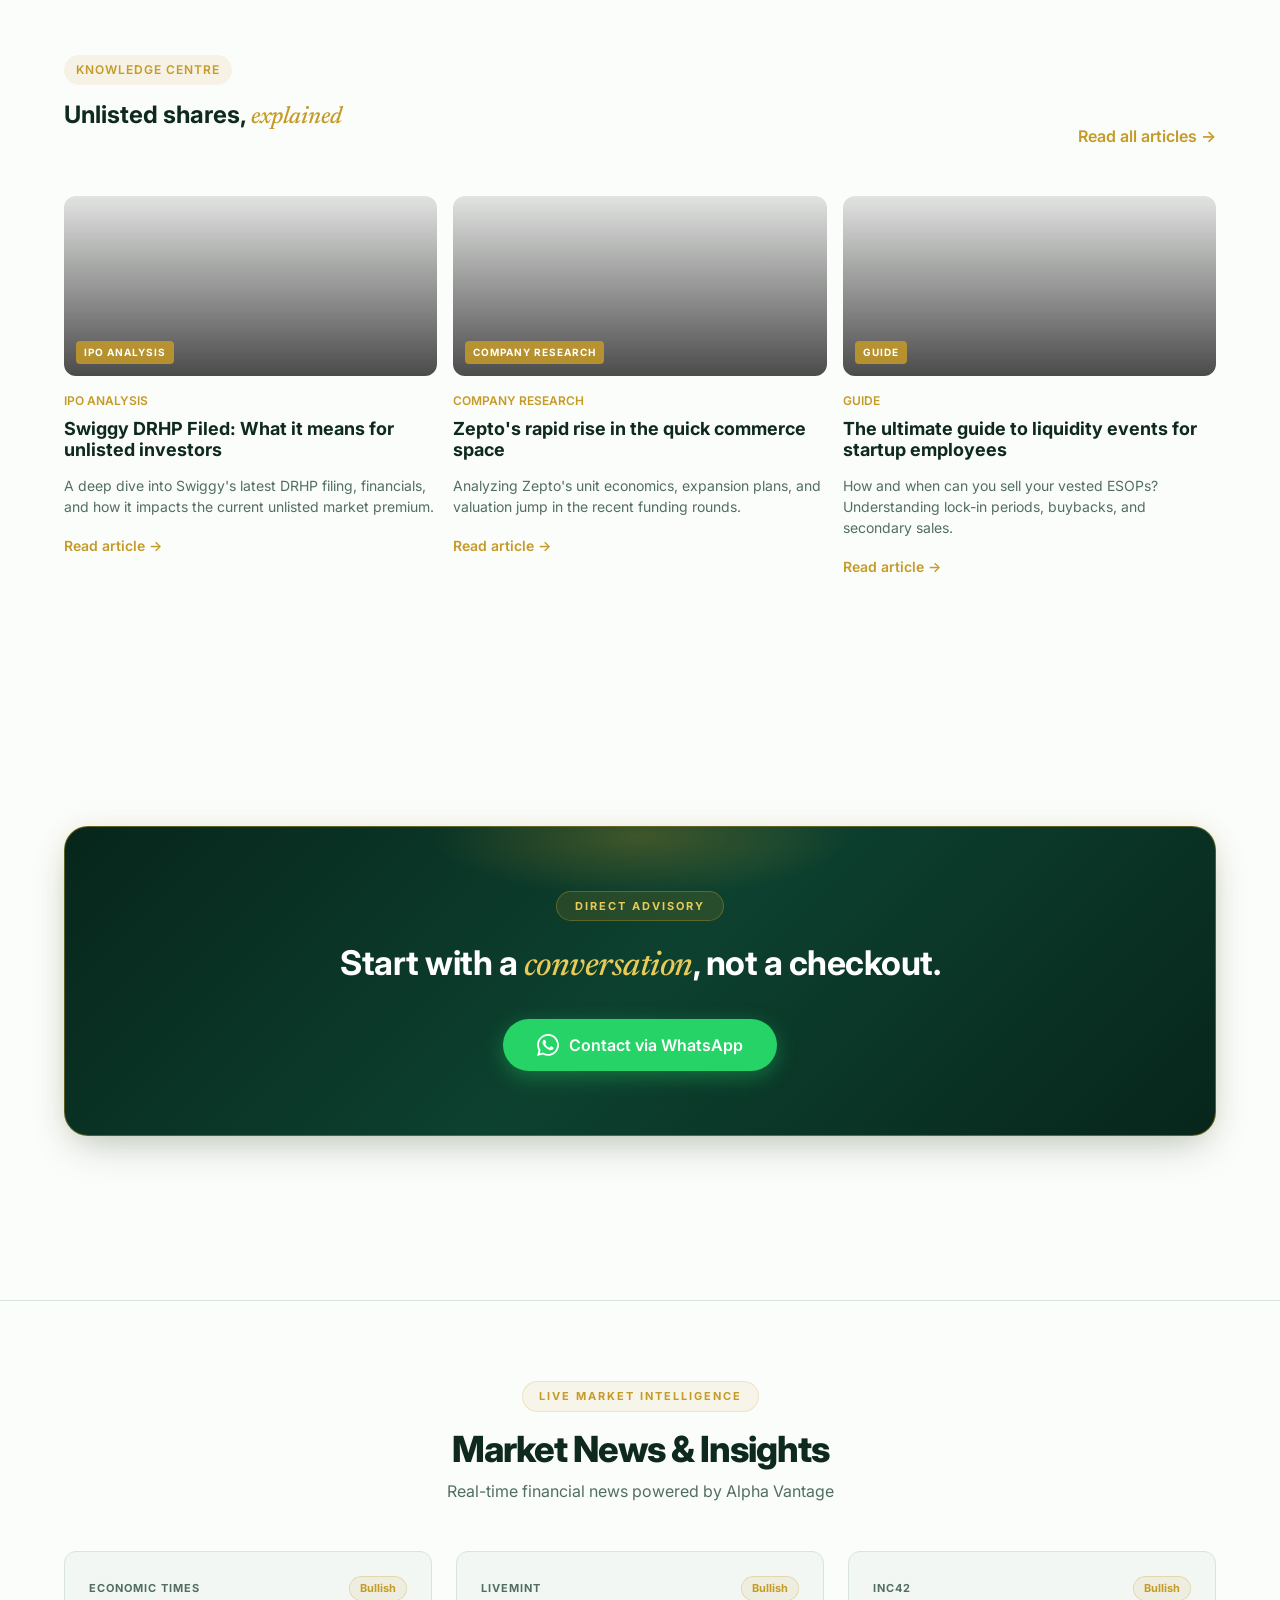
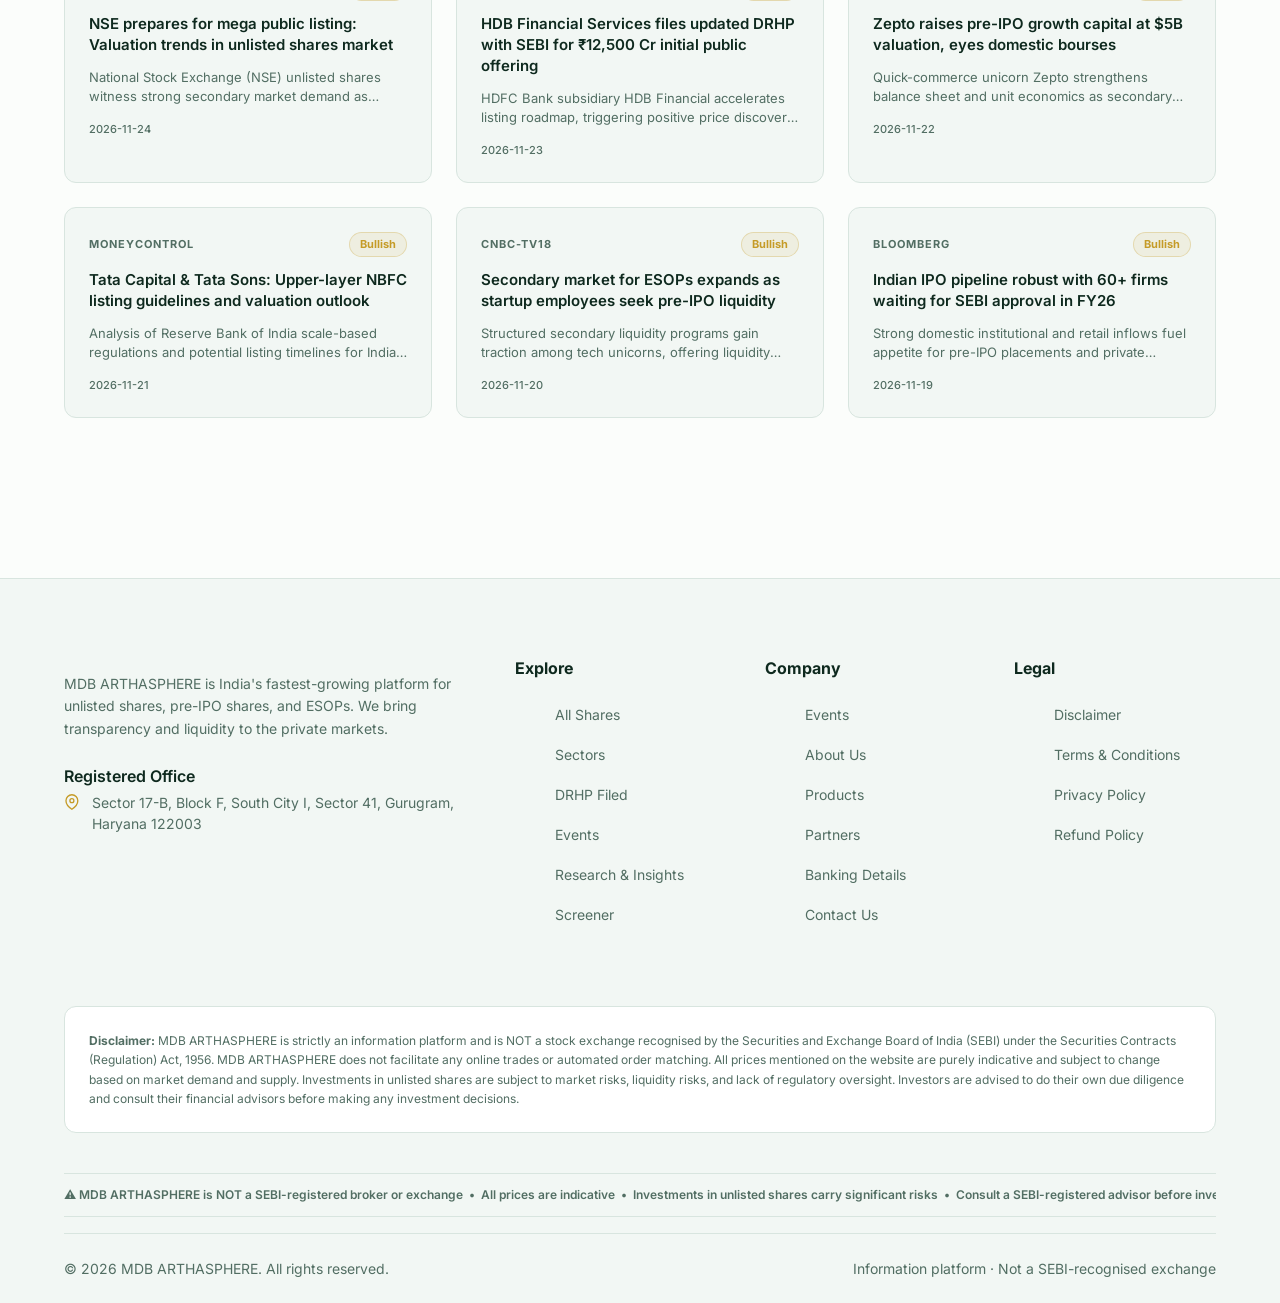
==== commit b2984f4e: "Update dark mode palette to Dark Cream and Deep Forest Dark Green with persistent theme setting" ====
--- a/index.html
+++ b/index.html
@@ -12,12 +12,12 @@
   <link rel="preconnect" href="https://fonts.gstatic.com" crossorigin>
   <link href="https://fonts.googleapis.com/css2?family=Inter:wght@300;400;500;600;700;800&family=Newsreader:ital,opsz,wght@0,6..72,400;0,6..72,500;0,6..72,600;0,6..72,700;1,6..72,400;1,6..72,500;1,6..72,600&display=swap" rel="stylesheet">
   
-  <link rel="stylesheet" href="css/design-system.css?v=20">
-  <link rel="stylesheet" href="css/layout.css?v=20">
-  <link rel="stylesheet" href="css/components.css?v=20">
-  <link rel="stylesheet" href="css/pages.css?v=20">
-  <link rel="stylesheet" href="css/animations.css?v=20">
-  <link rel="stylesheet" href="css/ticker.css?v=20">
+  <link rel="stylesheet" href="css/design-system.css?v=21">
+  <link rel="stylesheet" href="css/layout.css?v=21">
+  <link rel="stylesheet" href="css/components.css?v=21">
+  <link rel="stylesheet" href="css/pages.css?v=21">
+  <link rel="stylesheet" href="css/animations.css?v=21">
+  <link rel="stylesheet" href="css/ticker.css?v=21">
 </head>
 <body>
 
--- a/css/design-system.css
+++ b/css/design-system.css
@@ -32,22 +32,22 @@
 }
 
 [data-theme='dark'] {
-  /* Theme 2: Deep Emerald Night & Gold */
-  --bg: #071E17;
-  --bg-surface: #0C2E24;
-  --bg-card: #0F382C;
-  --text: #F8FAF9;
-  --text-muted: #9BB8AE;
-  --primary-rgb: 212, 175, 55;
-  --primary: #D4AF37; /* Gold */
-  --primary-dark: #B5952F;
-  --primary-glow: rgba(212, 175, 55, 0.3);
-  --btn-text: #071E17; /* Dark Emerald text on Gold button */
-  --accent: #E8CA58;
-  --border: rgba(212, 175, 55, 0.22);
-  --glass-bg: rgba(7, 30, 23, 0.88);
-  --glass-border: rgba(212, 175, 55, 0.3);
-  --shadow: 0 12px 32px rgba(0, 0, 0, 0.45);
+  /* Theme: Dark Creamish with Deep Forest Dark Green */
+  --bg: #061F17; /* Deep Forest Dark Green */
+  --bg-surface: #0B2B20; /* Layered Dark Green surface */
+  --bg-card: #0F3528; /* Rich Dark Green card background */
+  --text: #F4EEDC; /* Primary Dark Creamish text */
+  --text-muted: #C5B69D; /* Soft Dark Cream muted text */
+  --primary-rgb: 220, 188, 126; /* Dark Creamish Gold */
+  --primary: #DCBC7E; /* Warm Cream-Gold */
+  --primary-dark: #C29F5A;
+  --primary-glow: rgba(220, 188, 126, 0.3);
+  --btn-text: #061F17; /* Deep Dark Green text on Cream button */
+  --accent: #E8D9BD; /* Luminous Dark Cream accent */
+  --border: rgba(220, 188, 126, 0.26); /* Dark Creamish border */
+  --glass-bg: rgba(6, 31, 23, 0.92);
+  --glass-border: rgba(220, 188, 126, 0.32);
+  --shadow: 0 12px 32px rgba(0, 0, 0, 0.5);
 }
 
 *, *::before, *::after {
